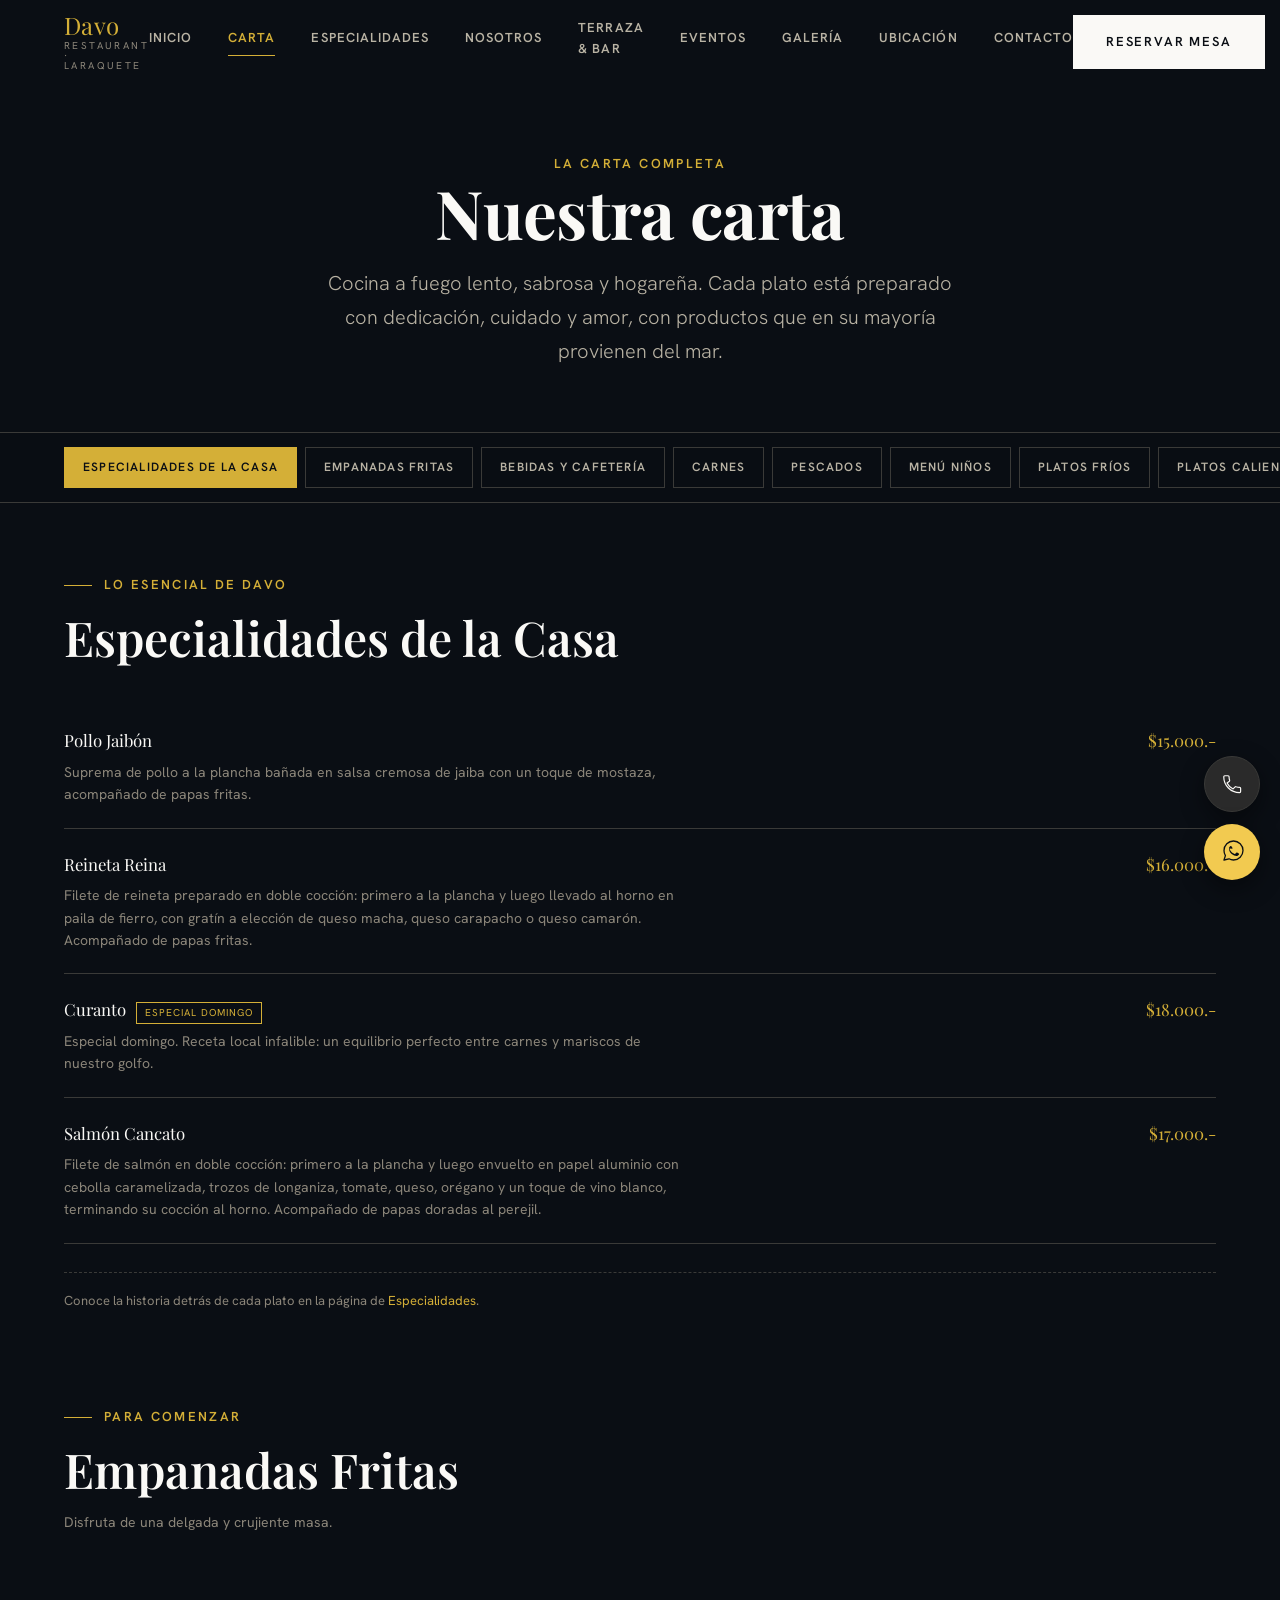
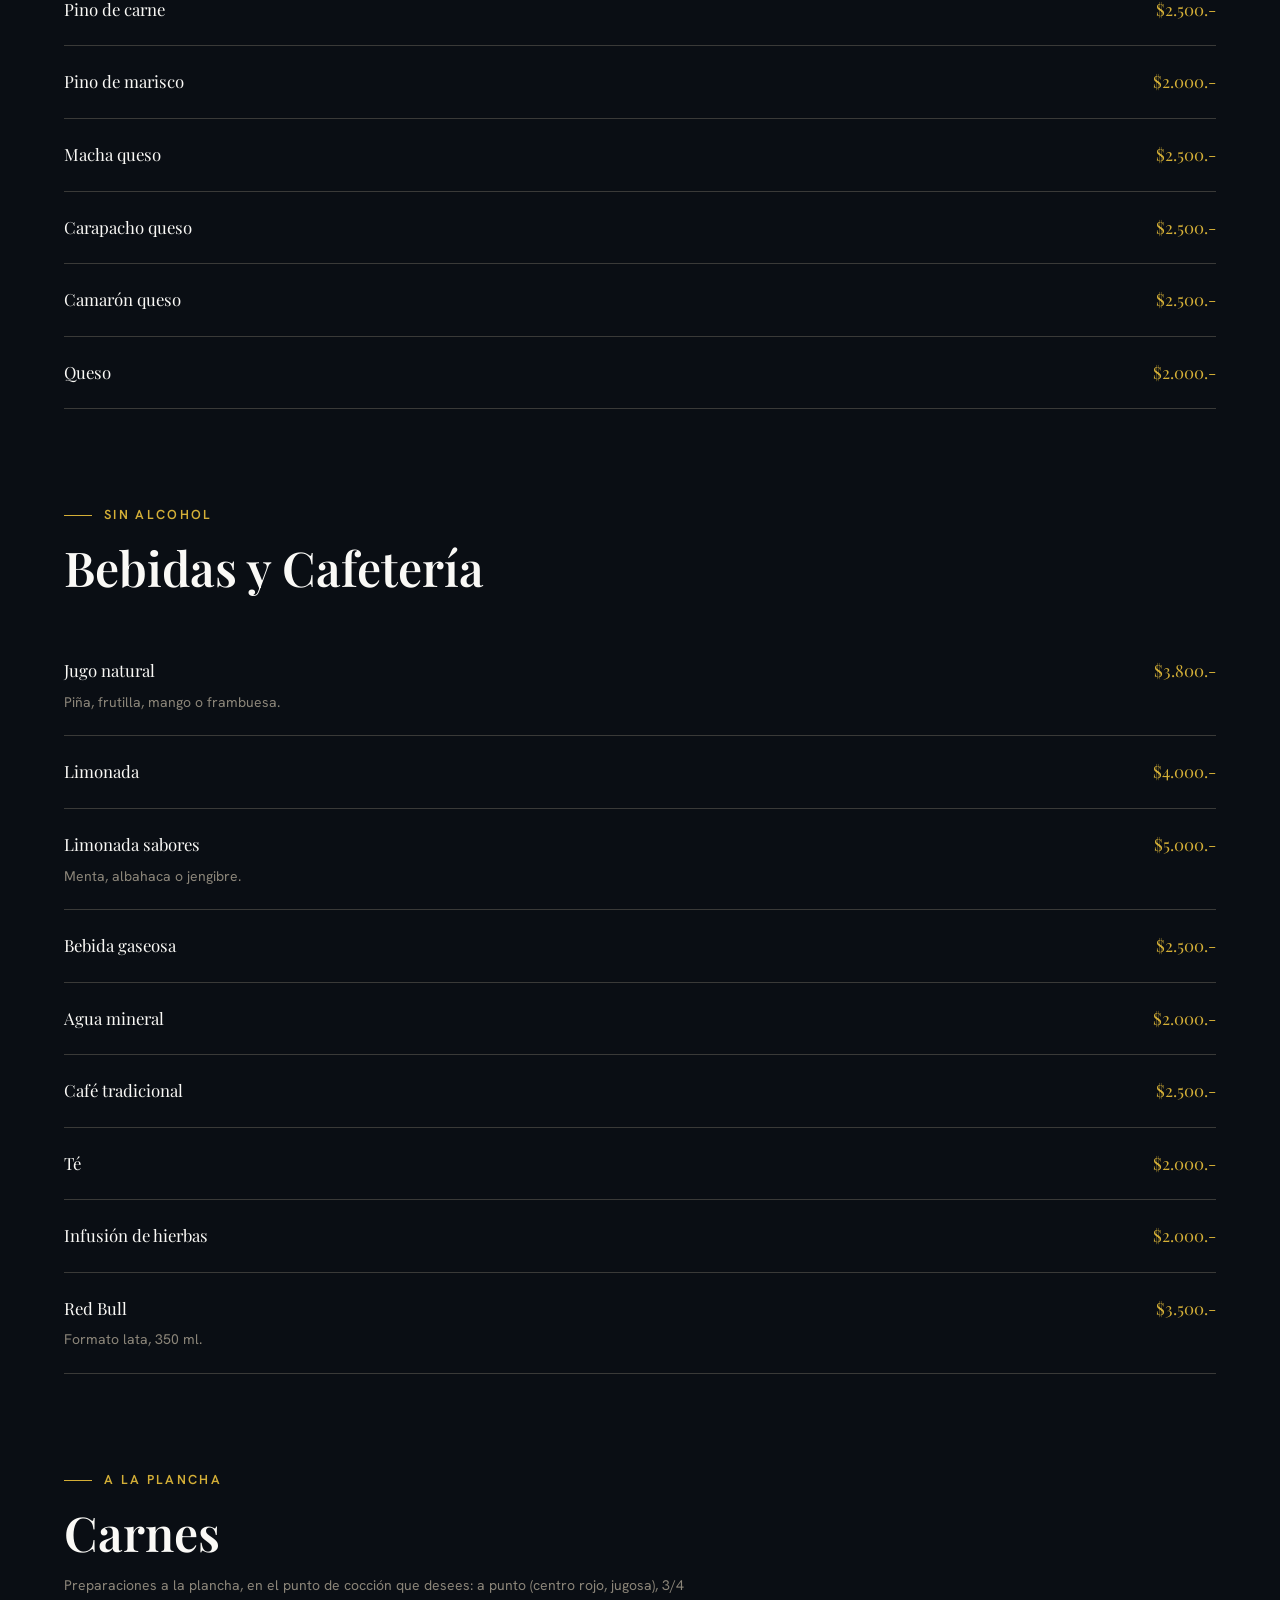
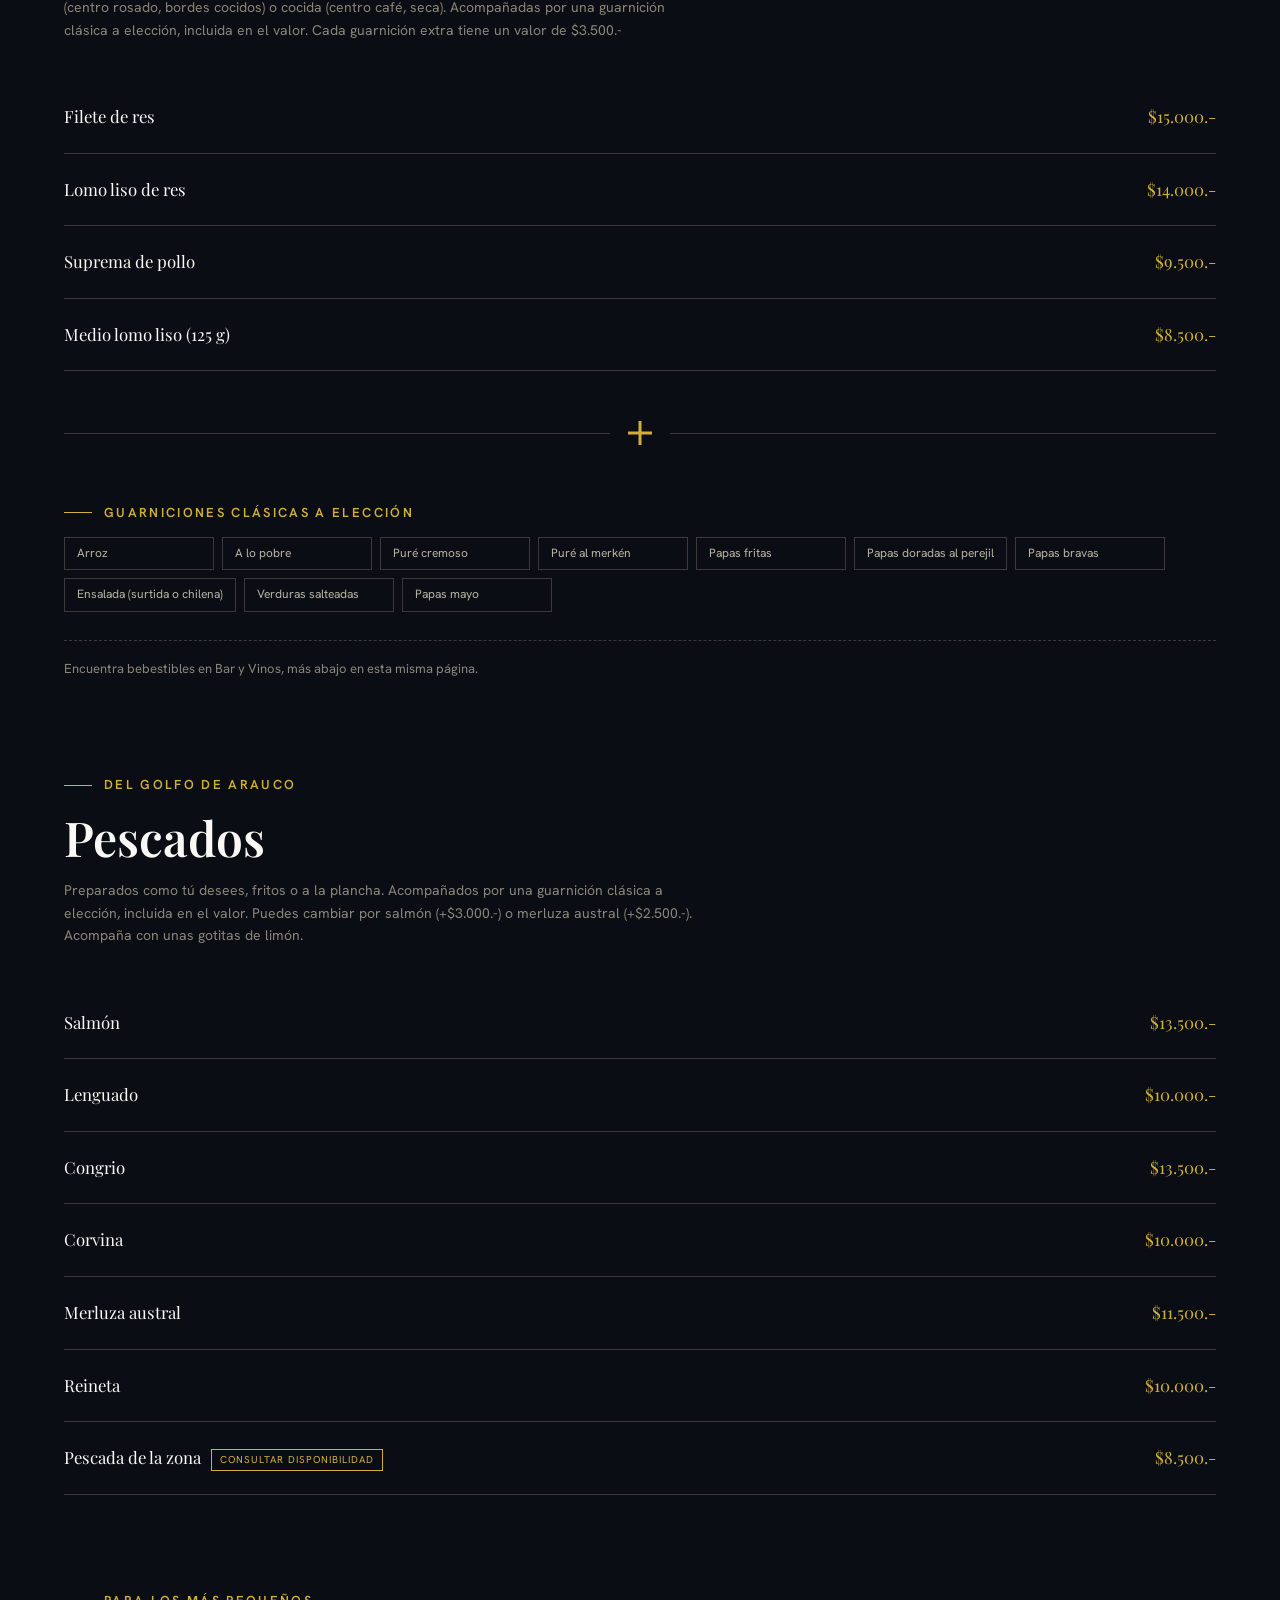
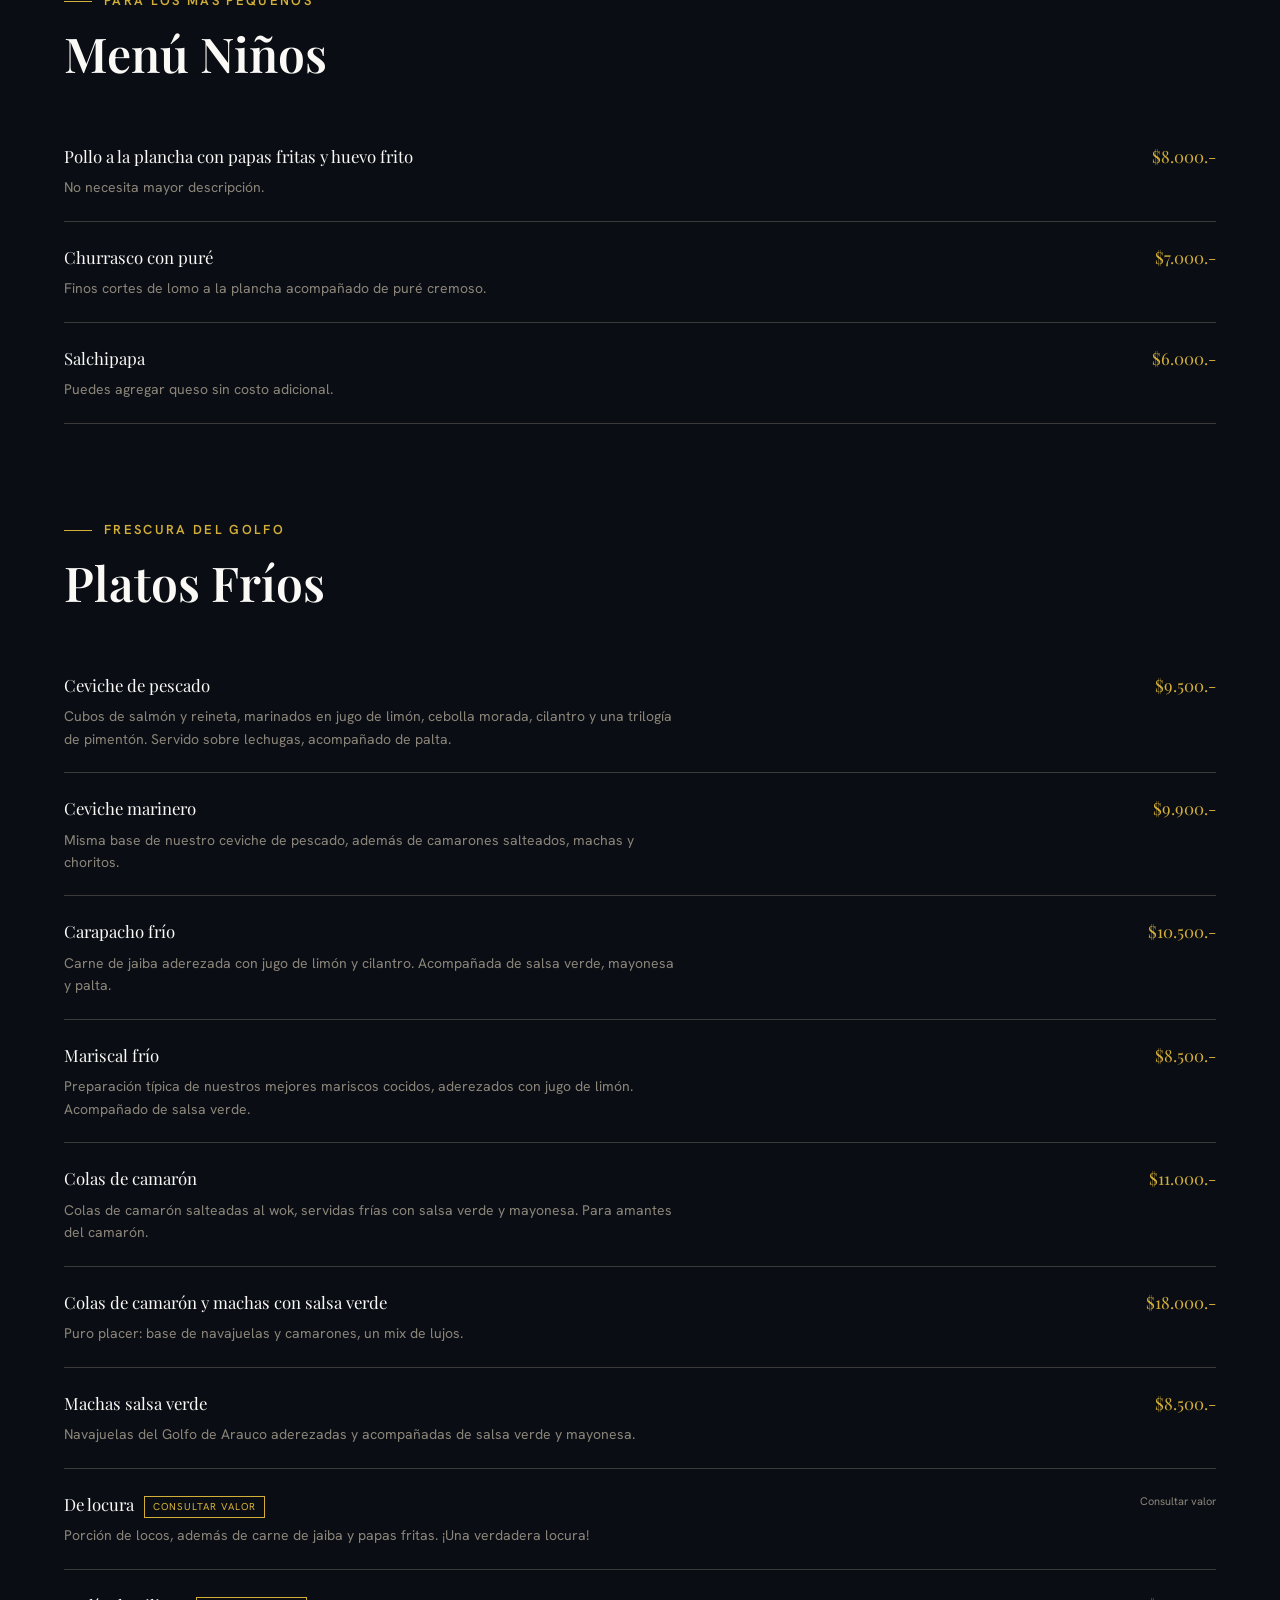
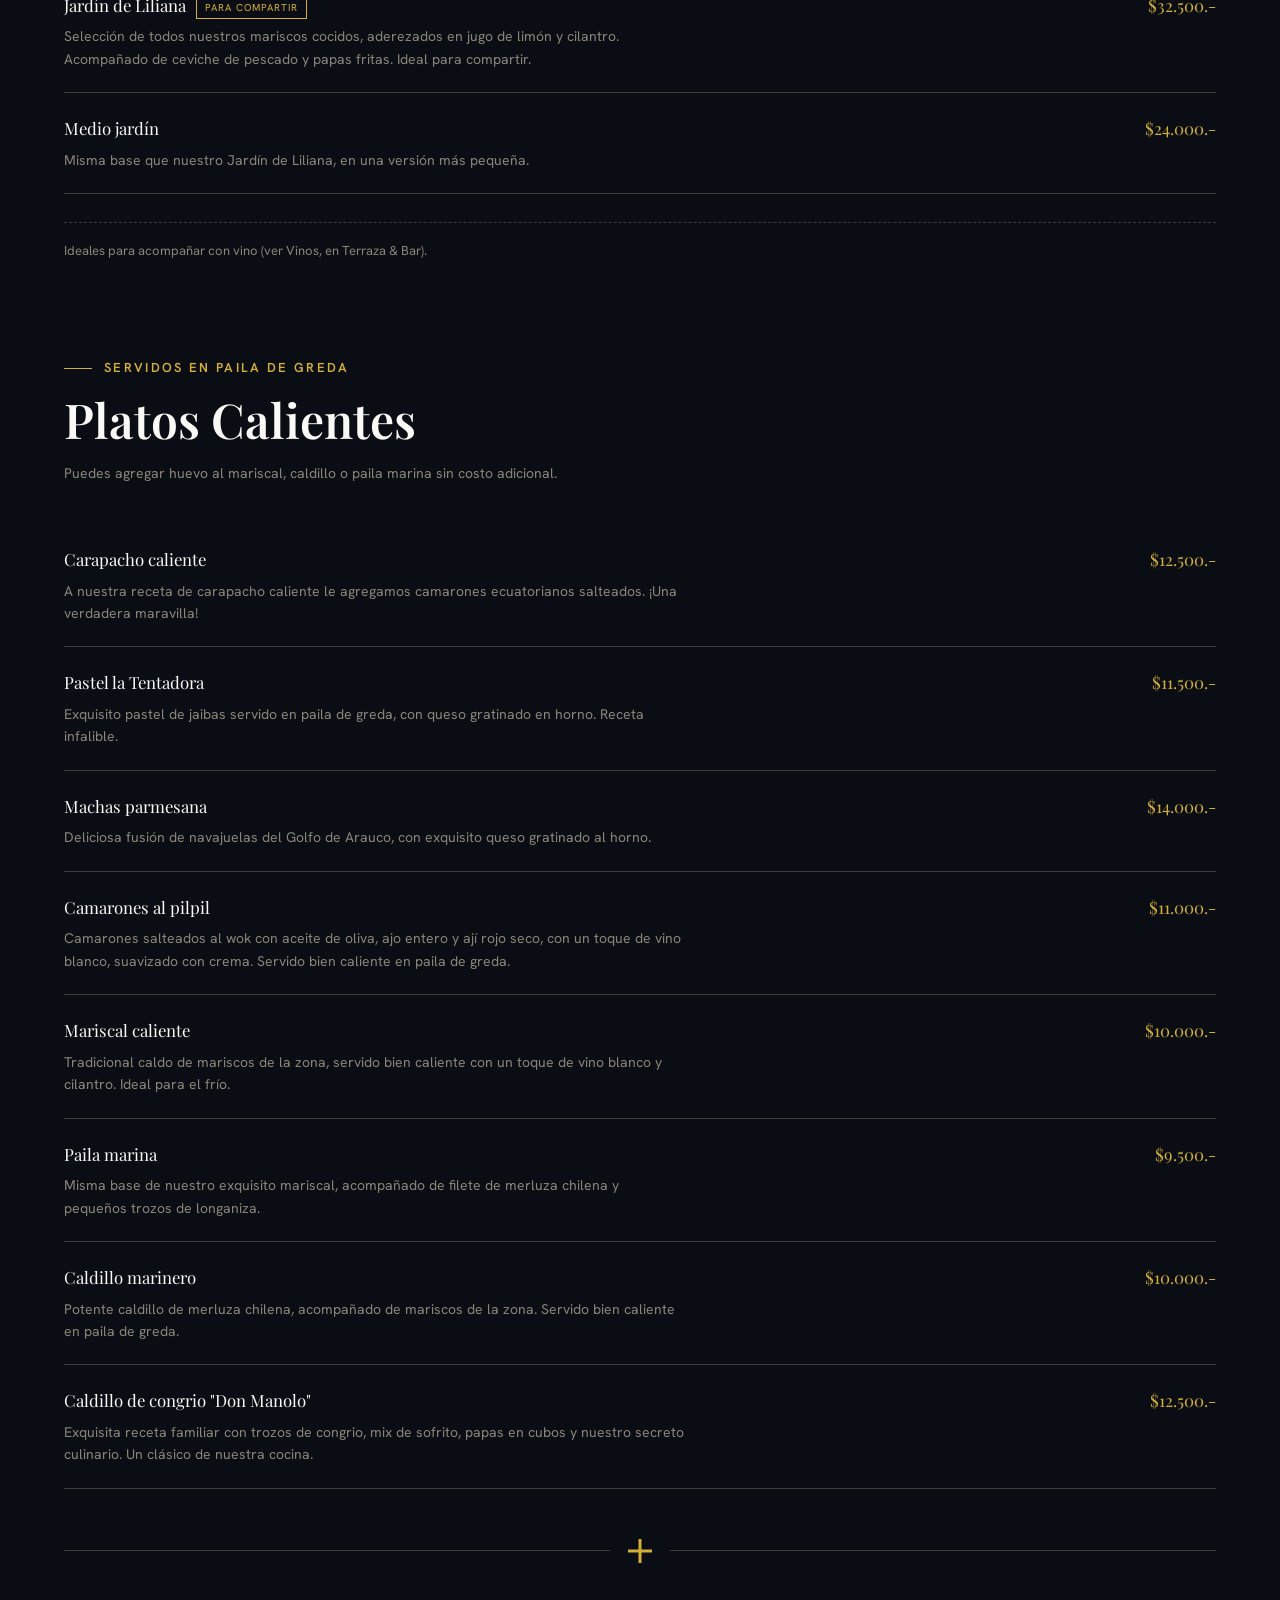
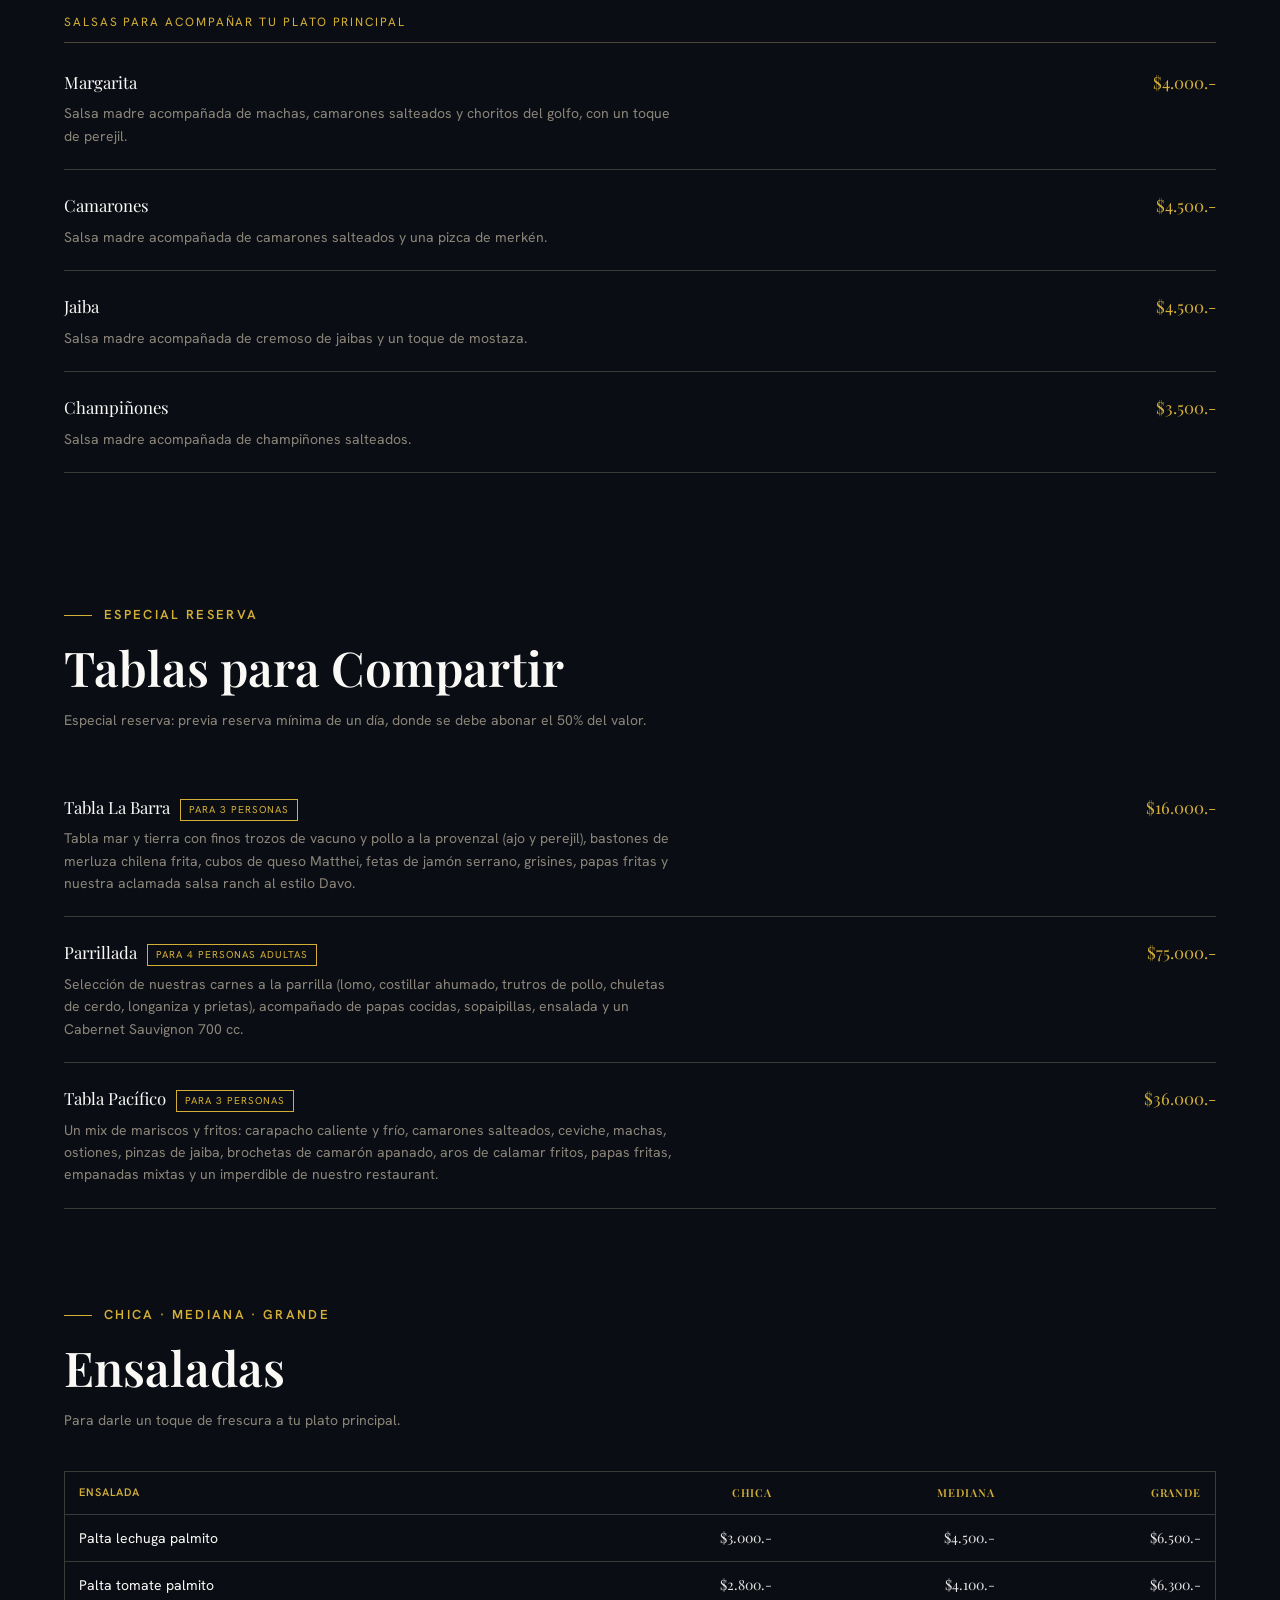
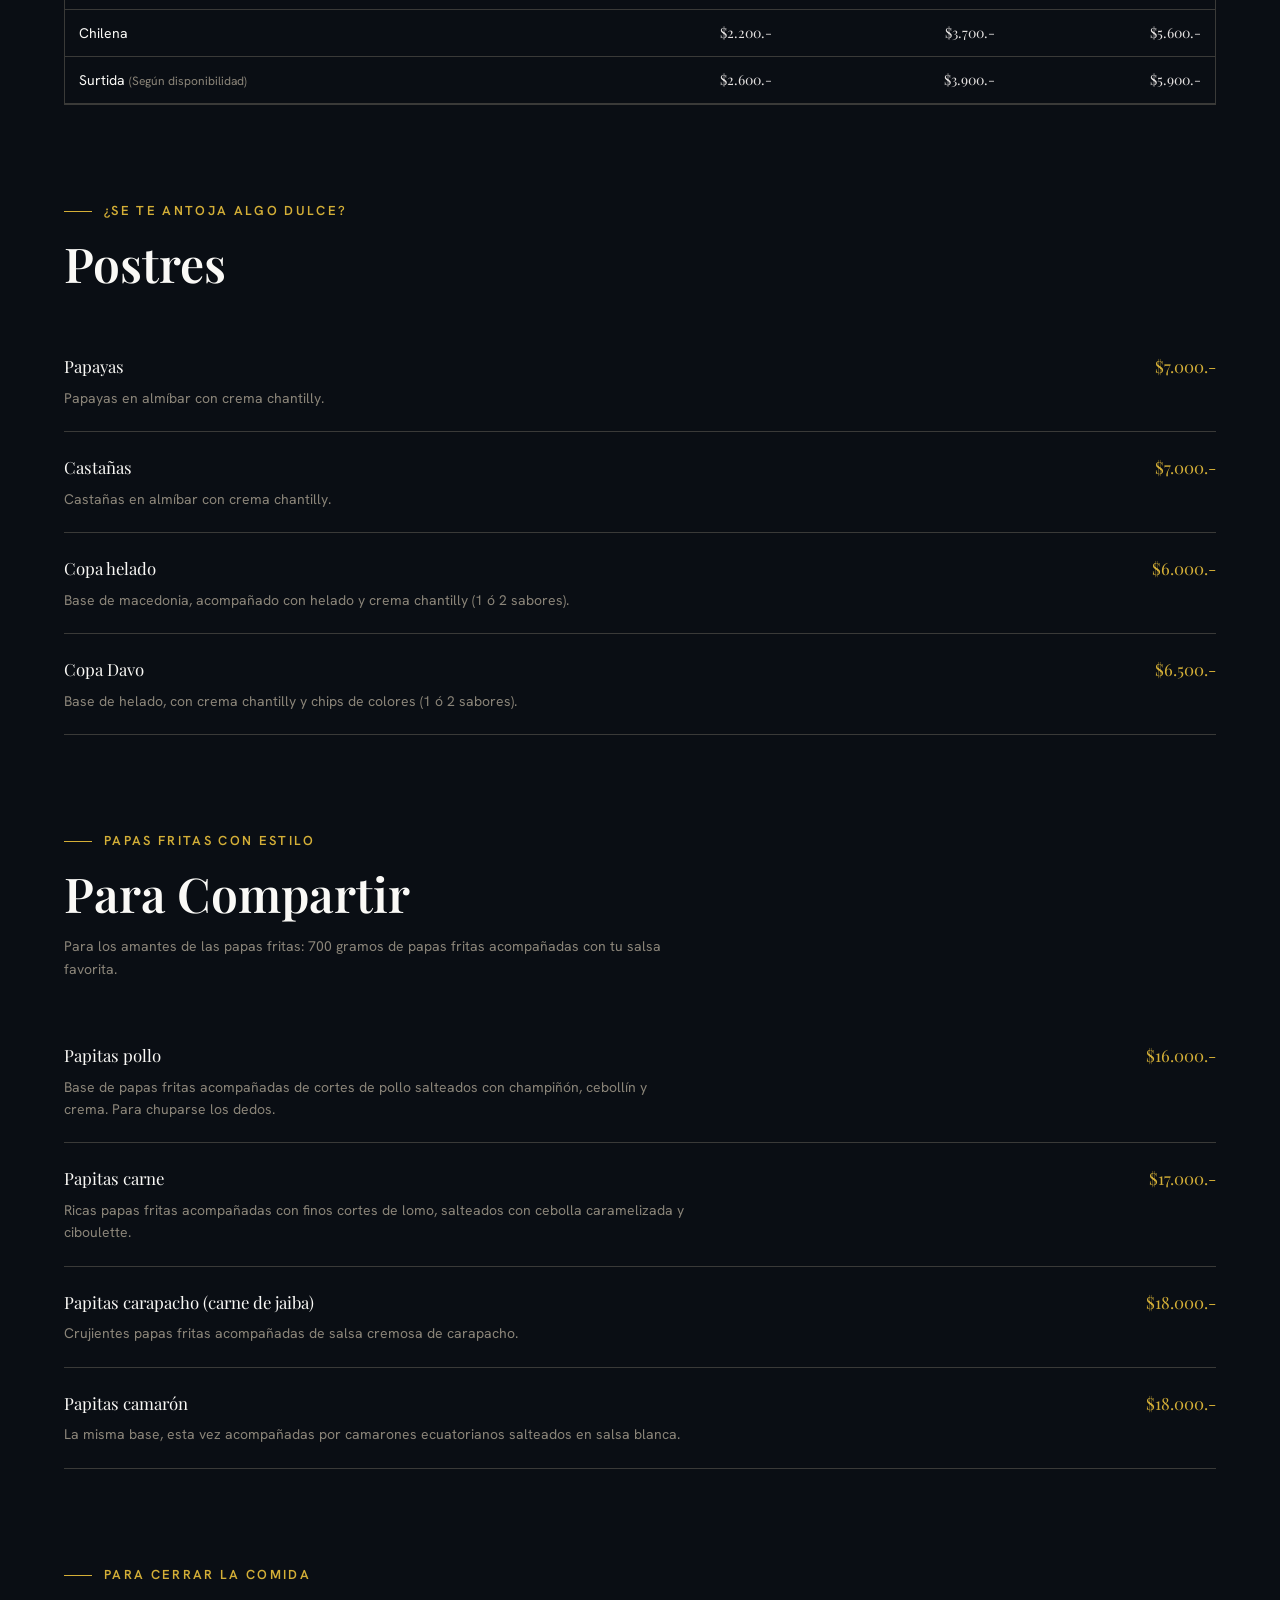
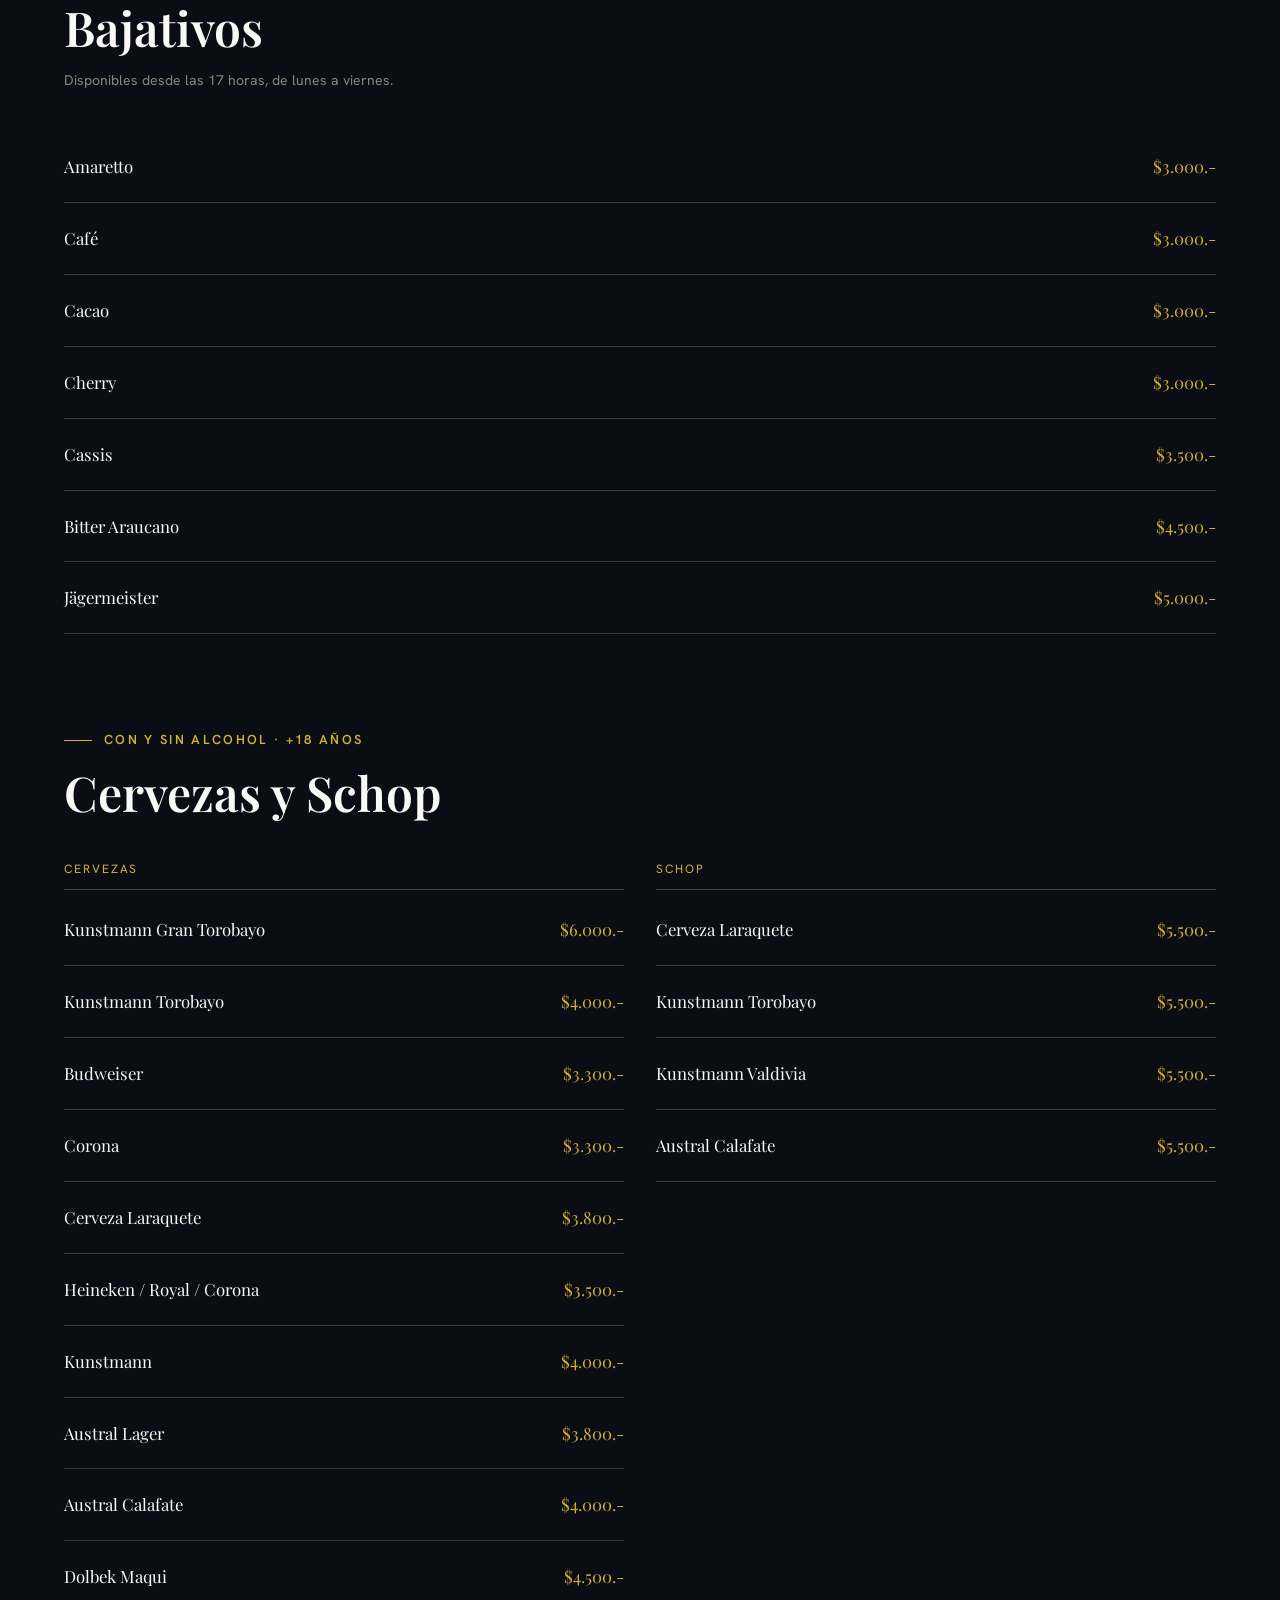
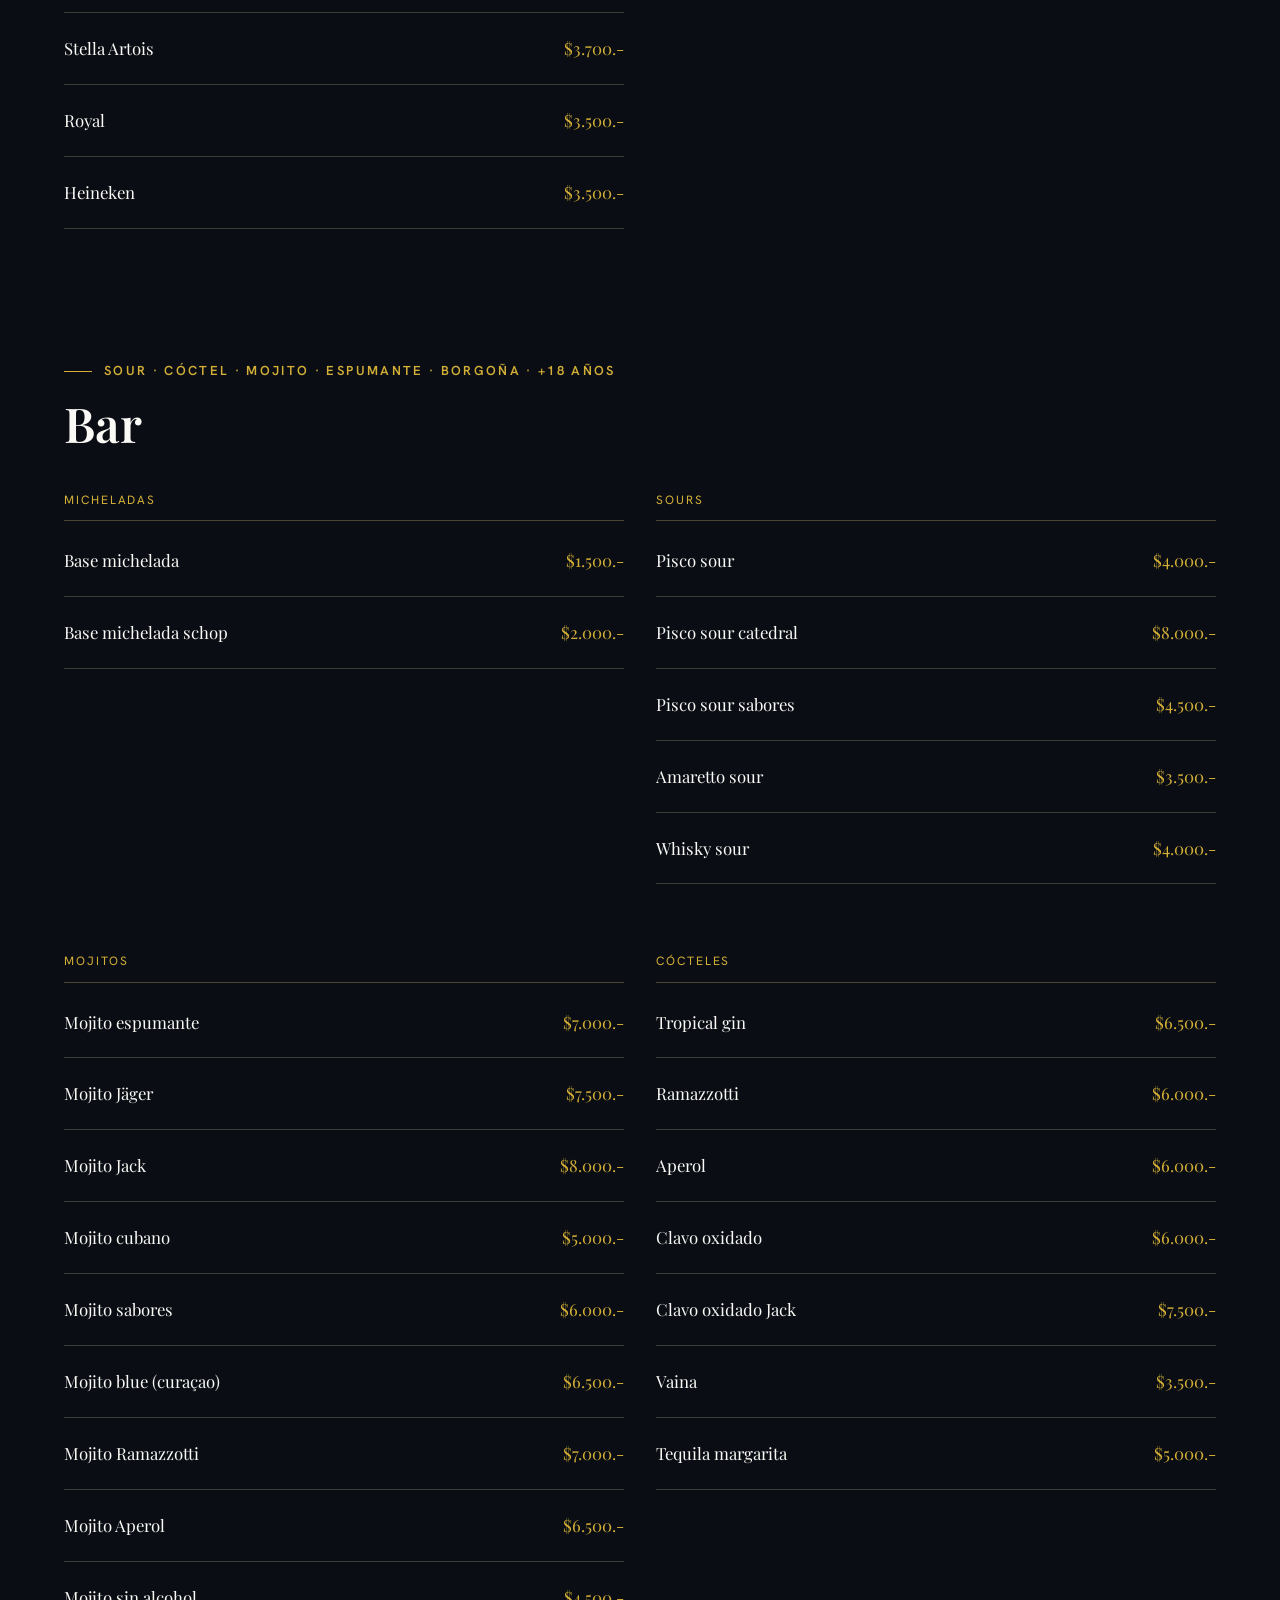
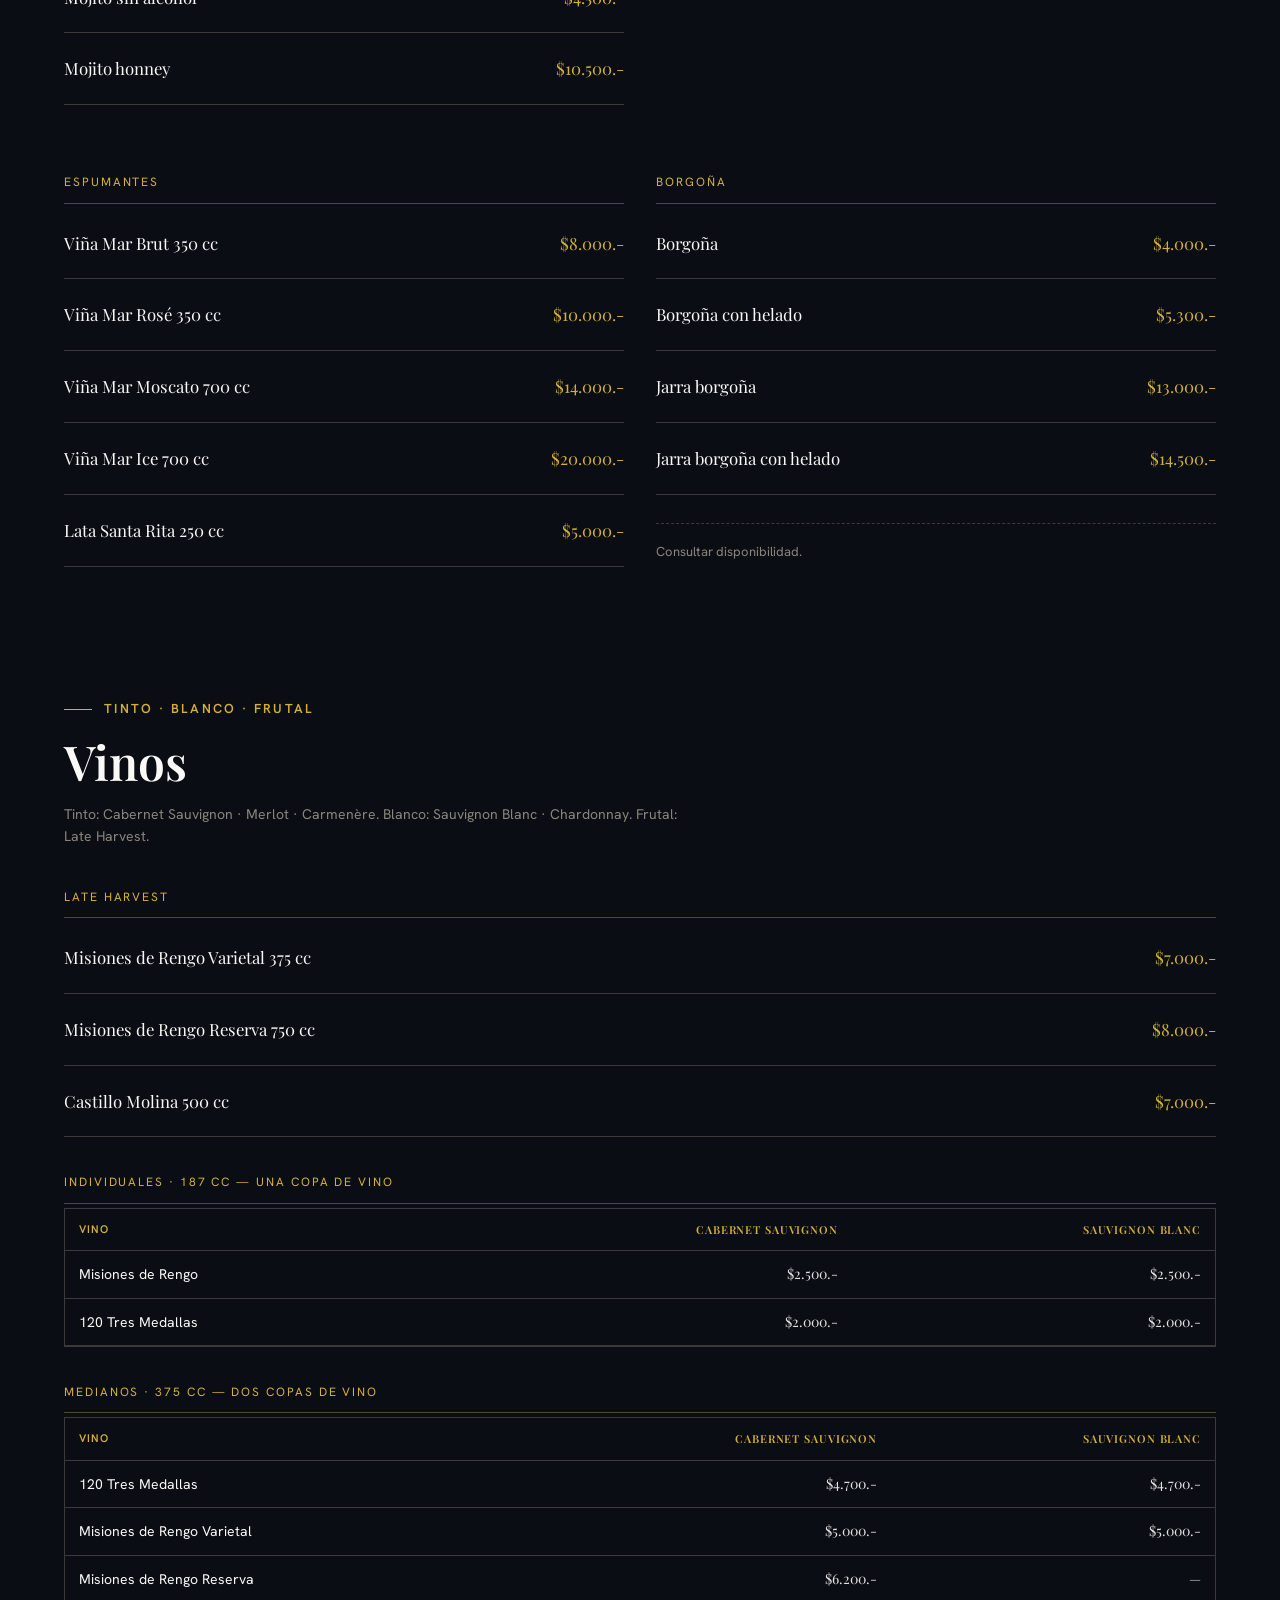
==== carta/index.html @ 9bf5bda5 "Add files via upload" ====
<!DOCTYPE html>
<html lang="es">
<head>
<meta charset="UTF-8">
<meta name="viewport" content="width=device-width, initial-scale=1.0">
<title>Carta Completa | Restaurant Davo — Laraquete</title>
<meta name="description" content="Carta oficial de Restaurant Davo: especialidades, empanadas, carnes, pescados, platos fríos y calientes, ensaladas, postres, bar, cervezas, vinos y destilados en Laraquete.">
<link rel="canonical" href="https://www.restaurantdavo.cl/carta/">
<meta name="theme-color" content="#0A0E14">
<link rel="icon" type="image/svg+xml" href="../favicon.svg">
<link rel="apple-touch-icon" href="../favicon.svg">

<meta property="og:type" content="website">
<meta property="og:site_name" content="Restaurant Davo">
<meta property="og:title" content="Carta Completa | Restaurant Davo — Laraquete">
<meta property="og:description" content="Carta oficial de Restaurant Davo: especialidades, empanadas, carnes, pescados, platos fríos y calientes, ensaladas, postres, bar, cervezas, vinos y destilados en Laraquete.">
<meta property="og:url" content="https://www.restaurantdavo.cl/carta/">
<meta property="og:image" content="https://www.restaurantdavo.cl/assets/img/og-cover.png">
<meta property="og:locale" content="es_CL">

<meta name="twitter:card" content="summary_large_image">
<meta name="twitter:title" content="Carta Completa | Restaurant Davo — Laraquete">
<meta name="twitter:description" content="Carta oficial de Restaurant Davo: especialidades, empanadas, carnes, pescados, platos fríos y calientes, ensaladas, postres, bar, cervezas, vinos y destilados en Laraquete.">
<meta name="twitter:image" content="https://www.restaurantdavo.cl/assets/img/og-cover.png">

<link rel="preconnect" href="https://fonts.googleapis.com">
<link rel="preconnect" href="https://fonts.gstatic.com" crossorigin>
<link href="https://fonts.googleapis.com/css2?family=Playfair+Display:wght@500;600;700&family=Hanken+Grotesk:wght@300;400;500;600;700&display=swap" rel="stylesheet">
<link rel="stylesheet" href="../assets/css/style.css">

</head>
<body>
<a class="skip-link" href="#main">Saltar al contenido</a>
<header class="site-header" id="siteHeader">
<div class="container nav-row">
<a href="../" class="brand">Davo<span>Restaurant · Laraquete</span></a>
<nav class="nav-links" aria-label="Navegación principal">
<a href="../">Inicio</a>
<a href="../carta/" aria-current="page">Carta</a>
<a href="../especialidades/">Especialidades</a>
<a href="../nosotros/">Nosotros</a>
<a href="../terraza/">Terraza & Bar</a>
<a href="../eventos/">Eventos</a>
<a href="../galeria/">Galería</a>
<a href="../ubicacion/">Ubicación</a>
<a href="../contacto/">Contacto</a>
</nav>
<div class="nav-actions">
<a class="btn btn-primary nav-cta" href="https://wa.me/56973603573?text=Hola%20Restaurant%20Davo%2C%20quisiera%20reservar%20una%20mesa" target="_blank" rel="noopener">Reservar mesa</a>
<button class="nav-toggle" aria-label="Abrir menú" aria-expanded="false" aria-controls="mobileMenu">
<svg width="20" height="14" viewBox="0 0 20 14" fill="none" xmlns="http://www.w3.org/2000/svg" aria-hidden="true"><path d="M0 1H20M0 7H20M0 13H20" stroke="currentColor" stroke-width="1.4"/></svg>
</button>
</div>
</div>
</header>
<div class="mobile-menu" id="mobileMenu">
<a href="../">Inicio</a>
<a href="../carta/" aria-current="page">Carta</a>
<a href="../especialidades/">Especialidades</a>
<a href="../nosotros/">Nosotros</a>
<a href="../terraza/">Terraza & Bar</a>
<a href="../eventos/">Eventos</a>
<a href="../galeria/">Galería</a>
<a href="../ubicacion/">Ubicación</a>
<a href="../contacto/">Contacto</a>
<a class="btn btn-primary" href="https://wa.me/56973603573?text=Hola%20Restaurant%20Davo%2C%20quisiera%20reservar%20una%20mesa" target="_blank" rel="noopener">Reservar mesa por WhatsApp</a>
<div class="mobile-menu__foot">
<span>+56 9 7360 3573</span>
<span>Ruta 160, Laraquete, Región del Biobío, Chile</span>
<span>Lunes a domingo, desde el mediodía</span>
</div>
</div>
<main id="main">
<div class="page-hero section-line-bottom">
<div class="container">
<span class="eyebrow center">La carta completa</span>
<h1>Nuestra carta</h1>
<p class="lede" style="max-width:640px;margin:18px auto 0;">Cocina a fuego lento, sabrosa y hogareña. Cada plato está preparado con dedicación, cuidado y amor, con productos que en su mayoría provienen del mar.</p>
</div>
</div>
<nav class="menu-nav" aria-label="Categorías de la carta"><div class="menu-nav__row"><a href="#especialidades">Especialidades de la Casa</a><a href="#empanadas">Empanadas Fritas</a><a href="#bebidas">Bebidas y Cafetería</a><a href="#carnes">Carnes</a><a href="#pescados">Pescados</a><a href="#menu-ninos">Menú Niños</a><a href="#platos-frios">Platos Fríos</a><a href="#platos-calientes">Platos Calientes y Salsas</a><a href="#tablas">Tablas para Compartir</a><a href="#ensaladas">Ensaladas</a><a href="#postres">Postres</a><a href="#para-compartir">Para Compartir</a><a href="#bajativos">Bajativos</a><a href="#cervezas">Cervezas y Schop</a><a href="#bar">Bar y Cócteles</a><a href="#vinos">Vinos</a><a href="#destilados">Destilados</a></div></nav>
<div id="especialidades" class="menu-category">
<div class="container">
<div class="menu-category__head reveal">
<span class="eyebrow">Lo esencial de Davo</span>
<h2>Especialidades de la Casa</h2>

</div>
<ul class="menu-list">
<li class="menu-item">
<div><span class="menu-item__name">Pollo Jaibón</span><p class="menu-item__desc">Suprema de pollo a la plancha bañada en salsa cremosa de jaiba con un toque de mostaza, acompañado de papas fritas.</p></div>
<div class="menu-item__price">$15.000.-</div>
</li>
<li class="menu-item">
<div><span class="menu-item__name">Reineta Reina</span><p class="menu-item__desc">Filete de reineta preparado en doble cocción: primero a la plancha y luego llevado al horno en paila de fierro, con gratín a elección de queso macha, queso carapacho o queso camarón. Acompañado de papas fritas.</p></div>
<div class="menu-item__price">$16.000.-</div>
</li>
<li class="menu-item">
<div><span class="menu-item__name">Curanto</span><span class="menu-item__tag">Especial domingo</span><p class="menu-item__desc">Especial domingo. Receta local infalible: un equilibrio perfecto entre carnes y mariscos de nuestro golfo.</p></div>
<div class="menu-item__price">$18.000.-</div>
</li>
<li class="menu-item">
<div><span class="menu-item__name">Salmón Cancato</span><p class="menu-item__desc">Filete de salmón en doble cocción: primero a la plancha y luego envuelto en papel aluminio con cebolla caramelizada, trozos de longaniza, tomate, queso, orégano y un toque de vino blanco, terminando su cocción al horno. Acompañado de papas doradas al perejil.</p></div>
<div class="menu-item__price">$17.000.-</div>
</li>
</ul>
<p class="availability-note">Conoce la historia detrás de cada plato en la página de <a href="../especialidades/" style="color:var(--gold);">Especialidades</a>.</p>
</div>
</div><div id="empanadas" class="menu-category">
<div class="container">
<div class="menu-category__head reveal">
<span class="eyebrow">Para comenzar</span>
<h2>Empanadas Fritas</h2>
<p class="menu-category__note">Disfruta de una delgada y crujiente masa.</p>
</div>
<ul class="menu-list">
<li class="menu-item">
<div><span class="menu-item__name">Pino de carne</span></div>
<div class="menu-item__price">$2.500.-</div>
</li>
<li class="menu-item">
<div><span class="menu-item__name">Pino de marisco</span></div>
<div class="menu-item__price">$2.000.-</div>
</li>
<li class="menu-item">
<div><span class="menu-item__name">Macha queso</span></div>
<div class="menu-item__price">$2.500.-</div>
</li>
<li class="menu-item">
<div><span class="menu-item__name">Carapacho queso</span></div>
<div class="menu-item__price">$2.500.-</div>
</li>
<li class="menu-item">
<div><span class="menu-item__name">Camarón queso</span></div>
<div class="menu-item__price">$2.500.-</div>
</li>
<li class="menu-item">
<div><span class="menu-item__name">Queso</span></div>
<div class="menu-item__price">$2.000.-</div>
</li>
</ul>
</div>
</div><div id="bebidas" class="menu-category">
<div class="container">
<div class="menu-category__head reveal">
<span class="eyebrow">Sin alcohol</span>
<h2>Bebidas y Cafetería</h2>

</div>
<ul class="menu-list">
<li class="menu-item">
<div><span class="menu-item__name">Jugo natural</span><p class="menu-item__desc">Piña, frutilla, mango o frambuesa.</p></div>
<div class="menu-item__price">$3.800.-</div>
</li>
<li class="menu-item">
<div><span class="menu-item__name">Limonada</span></div>
<div class="menu-item__price">$4.000.-</div>
</li>
<li class="menu-item">
<div><span class="menu-item__name">Limonada sabores</span><p class="menu-item__desc">Menta, albahaca o jengibre.</p></div>
<div class="menu-item__price">$5.000.-</div>
</li>
<li class="menu-item">
<div><span class="menu-item__name">Bebida gaseosa</span></div>
<div class="menu-item__price">$2.500.-</div>
</li>
<li class="menu-item">
<div><span class="menu-item__name">Agua mineral</span></div>
<div class="menu-item__price">$2.000.-</div>
</li>
<li class="menu-item">
<div><span class="menu-item__name">Café tradicional</span></div>
<div class="menu-item__price">$2.500.-</div>
</li>
<li class="menu-item">
<div><span class="menu-item__name">Té</span></div>
<div class="menu-item__price">$2.000.-</div>
</li>
<li class="menu-item">
<div><span class="menu-item__name">Infusión de hierbas</span></div>
<div class="menu-item__price">$2.000.-</div>
</li>
<li class="menu-item">
<div><span class="menu-item__name">Red Bull</span><p class="menu-item__desc">Formato lata, 350 ml.</p></div>
<div class="menu-item__price">$3.500.-</div>
</li>
</ul>
</div>
</div><div id="carnes" class="menu-category">
<div class="container">
<div class="menu-category__head reveal">
<span class="eyebrow">A la plancha</span>
<h2>Carnes</h2>
<p class="menu-category__note">Preparaciones a la plancha, en el punto de cocción que desees: a punto (centro rojo, jugosa), 3/4 (centro rosado, bordes cocidos) o cocida (centro café, seca). Acompañadas por una guarnición clásica a elección, incluida en el valor. Cada guarnición extra tiene un valor de $3.500.-</p>
</div>
<ul class="menu-list">
<li class="menu-item">
<div><span class="menu-item__name">Filete de res</span></div>
<div class="menu-item__price">$15.000.-</div>
</li>
<li class="menu-item">
<div><span class="menu-item__name">Lomo liso de res</span></div>
<div class="menu-item__price">$14.000.-</div>
</li>
<li class="menu-item">
<div><span class="menu-item__name">Suprema de pollo</span></div>
<div class="menu-item__price">$9.500.-</div>
</li>
<li class="menu-item">
<div><span class="menu-item__name">Medio lomo liso (125 g)</span></div>
<div class="menu-item__price">$8.500.-</div>
</li>
</ul>
<div class="divider"><span class="divider__mark"><svg class="" width="28" height="28" viewBox="0 0 28 28" fill="none" xmlns="http://www.w3.org/2000/svg" aria-hidden="true">
<rect x="12.5" y="2" width="3" height="24" fill="#D4AF37"/>
<rect x="2" y="12.5" width="24" height="3" fill="#D4AF37"/>
</svg></span></div>
<p class="eyebrow" style="margin-bottom:14px;">Guarniciones clásicas a elección</p>
<div class="size-row"><span class="size-chip">Arroz</span><span class="size-chip">A lo pobre</span><span class="size-chip">Puré cremoso</span><span class="size-chip">Puré al merkén</span><span class="size-chip">Papas fritas</span><span class="size-chip">Papas doradas al perejil</span><span class="size-chip">Papas bravas</span><span class="size-chip">Ensalada (surtida o chilena)</span><span class="size-chip">Verduras salteadas</span><span class="size-chip">Papas mayo</span></div>
<p class="availability-note">Encuentra bebestibles en Bar y Vinos, más abajo en esta misma página.</p>
</div>
</div><div id="pescados" class="menu-category">
<div class="container">
<div class="menu-category__head reveal">
<span class="eyebrow">Del golfo de Arauco</span>
<h2>Pescados</h2>
<p class="menu-category__note">Preparados como tú desees, fritos o a la plancha. Acompañados por una guarnición clásica a elección, incluida en el valor. Puedes cambiar por salmón (+$3.000.-) o merluza austral (+$2.500.-). Acompaña con unas gotitas de limón.</p>
</div>
<ul class="menu-list">
<li class="menu-item">
<div><span class="menu-item__name">Salmón</span></div>
<div class="menu-item__price">$13.500.-</div>
</li>
<li class="menu-item">
<div><span class="menu-item__name">Lenguado</span></div>
<div class="menu-item__price">$10.000.-</div>
</li>
<li class="menu-item">
<div><span class="menu-item__name">Congrio</span></div>
<div class="menu-item__price">$13.500.-</div>
</li>
<li class="menu-item">
<div><span class="menu-item__name">Corvina</span></div>
<div class="menu-item__price">$10.000.-</div>
</li>
<li class="menu-item">
<div><span class="menu-item__name">Merluza austral</span></div>
<div class="menu-item__price">$11.500.-</div>
</li>
<li class="menu-item">
<div><span class="menu-item__name">Reineta</span></div>
<div class="menu-item__price">$10.000.-</div>
</li>
<li class="menu-item">
<div><span class="menu-item__name">Pescada de la zona</span><span class="menu-item__tag">Consultar disponibilidad</span></div>
<div class="menu-item__price">$8.500.-</div>
</li>
</ul>
</div>
</div><div id="menu-ninos" class="menu-category">
<div class="container">
<div class="menu-category__head reveal">
<span class="eyebrow">Para los más pequeños</span>
<h2>Menú Niños</h2>

</div>
<ul class="menu-list">
<li class="menu-item">
<div><span class="menu-item__name">Pollo a la plancha con papas fritas y huevo frito</span><p class="menu-item__desc">No necesita mayor descripción.</p></div>
<div class="menu-item__price">$8.000.-</div>
</li>
<li class="menu-item">
<div><span class="menu-item__name">Churrasco con puré</span><p class="menu-item__desc">Finos cortes de lomo a la plancha acompañado de puré cremoso.</p></div>
<div class="menu-item__price">$7.000.-</div>
</li>
<li class="menu-item">
<div><span class="menu-item__name">Salchipapa</span><p class="menu-item__desc">Puedes agregar queso sin costo adicional.</p></div>
<div class="menu-item__price">$6.000.-</div>
</li>
</ul>
</div>
</div><div id="platos-frios" class="menu-category">
<div class="container">
<div class="menu-category__head reveal">
<span class="eyebrow">Frescura del golfo</span>
<h2>Platos Fríos</h2>

</div>
<ul class="menu-list">
<li class="menu-item">
<div><span class="menu-item__name">Ceviche de pescado</span><p class="menu-item__desc">Cubos de salmón y reineta, marinados en jugo de limón, cebolla morada, cilantro y una trilogía de pimentón. Servido sobre lechugas, acompañado de palta.</p></div>
<div class="menu-item__price">$9.500.-</div>
</li>
<li class="menu-item">
<div><span class="menu-item__name">Ceviche marinero</span><p class="menu-item__desc">Misma base de nuestro ceviche de pescado, además de camarones salteados, machas y choritos.</p></div>
<div class="menu-item__price">$9.900.-</div>
</li>
<li class="menu-item">
<div><span class="menu-item__name">Carapacho frío</span><p class="menu-item__desc">Carne de jaiba aderezada con jugo de limón y cilantro. Acompañada de salsa verde, mayonesa y palta.</p></div>
<div class="menu-item__price">$10.500.-</div>
</li>
<li class="menu-item">
<div><span class="menu-item__name">Mariscal frío</span><p class="menu-item__desc">Preparación típica de nuestros mejores mariscos cocidos, aderezados con jugo de limón. Acompañado de salsa verde.</p></div>
<div class="menu-item__price">$8.500.-</div>
</li>
<li class="menu-item">
<div><span class="menu-item__name">Colas de camarón</span><p class="menu-item__desc">Colas de camarón salteadas al wok, servidas frías con salsa verde y mayonesa. Para amantes del camarón.</p></div>
<div class="menu-item__price">$11.000.-</div>
</li>
<li class="menu-item">
<div><span class="menu-item__name">Colas de camarón y machas con salsa verde</span><p class="menu-item__desc">Puro placer: base de navajuelas y camarones, un mix de lujos.</p></div>
<div class="menu-item__price">$18.000.-</div>
</li>
<li class="menu-item">
<div><span class="menu-item__name">Machas salsa verde</span><p class="menu-item__desc">Navajuelas del Golfo de Arauco aderezadas y acompañadas de salsa verde y mayonesa.</p></div>
<div class="menu-item__price">$8.500.-</div>
</li>
<li class="menu-item">
<div><span class="menu-item__name">De locura</span><span class="menu-item__tag">Consultar valor</span><p class="menu-item__desc">Porción de locos, además de carne de jaiba y papas fritas. ¡Una verdadera locura!</p></div>
<div class="menu-item__price"><small>Consultar valor</small></div>
</li>
<li class="menu-item">
<div><span class="menu-item__name">Jardín de Liliana</span><span class="menu-item__tag">Para compartir</span><p class="menu-item__desc">Selección de todos nuestros mariscos cocidos, aderezados en jugo de limón y cilantro. Acompañado de ceviche de pescado y papas fritas. Ideal para compartir.</p></div>
<div class="menu-item__price">$32.500.-</div>
</li>
<li class="menu-item">
<div><span class="menu-item__name">Medio jardín</span><p class="menu-item__desc">Misma base que nuestro Jardín de Liliana, en una versión más pequeña.</p></div>
<div class="menu-item__price">$24.000.-</div>
</li>
</ul>
<p class="availability-note">Ideales para acompañar con vino (ver Vinos, en Terraza &amp; Bar).</p>
</div>
</div><div id="platos-calientes" class="menu-category">
<div class="container">
<div class="menu-category__head reveal">
<span class="eyebrow">Servidos en paila de greda</span>
<h2>Platos Calientes</h2>
<p class="menu-category__note">Puedes agregar huevo al mariscal, caldillo o paila marina sin costo adicional.</p>
</div>
<ul class="menu-list">
<li class="menu-item">
<div><span class="menu-item__name">Carapacho caliente</span><p class="menu-item__desc">A nuestra receta de carapacho caliente le agregamos camarones ecuatorianos salteados. ¡Una verdadera maravilla!</p></div>
<div class="menu-item__price">$12.500.-</div>
</li>
<li class="menu-item">
<div><span class="menu-item__name">Pastel la Tentadora</span><p class="menu-item__desc">Exquisito pastel de jaibas servido en paila de greda, con queso gratinado en horno. Receta infalible.</p></div>
<div class="menu-item__price">$11.500.-</div>
</li>
<li class="menu-item">
<div><span class="menu-item__name">Machas parmesana</span><p class="menu-item__desc">Deliciosa fusión de navajuelas del Golfo de Arauco, con exquisito queso gratinado al horno.</p></div>
<div class="menu-item__price">$14.000.-</div>
</li>
<li class="menu-item">
<div><span class="menu-item__name">Camarones al pilpil</span><p class="menu-item__desc">Camarones salteados al wok con aceite de oliva, ajo entero y ají rojo seco, con un toque de vino blanco, suavizado con crema. Servido bien caliente en paila de greda.</p></div>
<div class="menu-item__price">$11.000.-</div>
</li>
<li class="menu-item">
<div><span class="menu-item__name">Mariscal caliente</span><p class="menu-item__desc">Tradicional caldo de mariscos de la zona, servido bien caliente con un toque de vino blanco y cilantro. Ideal para el frío.</p></div>
<div class="menu-item__price">$10.000.-</div>
</li>
<li class="menu-item">
<div><span class="menu-item__name">Paila marina</span><p class="menu-item__desc">Misma base de nuestro exquisito mariscal, acompañado de filete de merluza chilena y pequeños trozos de longaniza.</p></div>
<div class="menu-item__price">$9.500.-</div>
</li>
<li class="menu-item">
<div><span class="menu-item__name">Caldillo marinero</span><p class="menu-item__desc">Potente caldillo de merluza chilena, acompañado de mariscos de la zona. Servido bien caliente en paila de greda.</p></div>
<div class="menu-item__price">$10.000.-</div>
</li>
<li class="menu-item">
<div><span class="menu-item__name">Caldillo de congrio "Don Manolo"</span><p class="menu-item__desc">Exquisita receta familiar con trozos de congrio, mix de sofrito, papas en cubos y nuestro secreto culinario. Un clásico de nuestra cocina.</p></div>
<div class="menu-item__price">$12.500.-</div>
</li>
</ul>
<div class="divider"><span class="divider__mark"><svg class="" width="28" height="28" viewBox="0 0 28 28" fill="none" xmlns="http://www.w3.org/2000/svg" aria-hidden="true">
<rect x="12.5" y="2" width="3" height="24" fill="#D4AF37"/>
<rect x="2" y="12.5" width="24" height="3" fill="#D4AF37"/>
</svg></span></div>
<div class="menu-subgroup">
<p class="menu-subgroup__title">Salsas para acompañar tu plato principal</p>
<ul class="menu-list">
<li class="menu-item">
<div><span class="menu-item__name">Margarita</span><p class="menu-item__desc">Salsa madre acompañada de machas, camarones salteados y choritos del golfo, con un toque de perejil.</p></div>
<div class="menu-item__price">$4.000.-</div>
</li>
<li class="menu-item">
<div><span class="menu-item__name">Camarones</span><p class="menu-item__desc">Salsa madre acompañada de camarones salteados y una pizca de merkén.</p></div>
<div class="menu-item__price">$4.500.-</div>
</li>
<li class="menu-item">
<div><span class="menu-item__name">Jaiba</span><p class="menu-item__desc">Salsa madre acompañada de cremoso de jaibas y un toque de mostaza.</p></div>
<div class="menu-item__price">$4.500.-</div>
</li>
<li class="menu-item">
<div><span class="menu-item__name">Champiñones</span><p class="menu-item__desc">Salsa madre acompañada de champiñones salteados.</p></div>
<div class="menu-item__price">$3.500.-</div>
</li>
</ul>
</div>
</div>
</div><div id="tablas" class="menu-category">
<div class="container">
<div class="menu-category__head reveal">
<span class="eyebrow">Especial reserva</span>
<h2>Tablas para Compartir</h2>
<p class="menu-category__note">Especial reserva: previa reserva mínima de un día, donde se debe abonar el 50% del valor.</p>
</div>
<ul class="menu-list">
<li class="menu-item">
<div><span class="menu-item__name">Tabla La Barra</span><span class="menu-item__tag">Para 3 personas</span><p class="menu-item__desc">Tabla mar y tierra con finos trozos de vacuno y pollo a la provenzal (ajo y perejil), bastones de merluza chilena frita, cubos de queso Matthei, fetas de jamón serrano, grisines, papas fritas y nuestra aclamada salsa ranch al estilo Davo.</p></div>
<div class="menu-item__price">$16.000.-</div>
</li>
<li class="menu-item">
<div><span class="menu-item__name">Parrillada</span><span class="menu-item__tag">Para 4 personas adultas</span><p class="menu-item__desc">Selección de nuestras carnes a la parrilla (lomo, costillar ahumado, trutros de pollo, chuletas de cerdo, longaniza y prietas), acompañado de papas cocidas, sopaipillas, ensalada y un Cabernet Sauvignon 700 cc.</p></div>
<div class="menu-item__price">$75.000.-</div>
</li>
<li class="menu-item">
<div><span class="menu-item__name">Tabla Pacífico</span><span class="menu-item__tag">Para 3 personas</span><p class="menu-item__desc">Un mix de mariscos y fritos: carapacho caliente y frío, camarones salteados, ceviche, machas, ostiones, pinzas de jaiba, brochetas de camarón apanado, aros de calamar fritos, papas fritas, empanadas mixtas y un imperdible de nuestro restaurant.</p></div>
<div class="menu-item__price">$36.000.-</div>
</li>
</ul>
</div>
</div><div id="ensaladas" class="menu-category">
<div class="container">
<div class="menu-category__head reveal">
<span class="eyebrow">Chica · mediana · grande</span>
<h2>Ensaladas</h2>
<p class="menu-category__note">Para darle un toque de frescura a tu plato principal.</p>
</div>
<div class="table-scroll">
<table class="price-table">
<thead><tr><th>Ensalada</th><th class="num">Chica</th><th class="num">Mediana</th><th class="num">Grande</th></tr></thead>
<tbody>
<tr><td>Palta lechuga palmito</td><td class='num'>$3.000.-</td><td class='num'>$4.500.-</td><td class='num'>$6.500.-</td></tr>
<tr><td>Palta tomate palmito</td><td class='num'>$2.800.-</td><td class='num'>$4.100.-</td><td class='num'>$6.300.-</td></tr>
<tr><td>Chilena</td><td class='num'>$2.200.-</td><td class='num'>$3.700.-</td><td class='num'>$5.600.-</td></tr>
<tr><td>Surtida <span style='color:var(--ink-faint);font-size:12px;'>(Según disponibilidad)</span></td><td class='num'>$2.600.-</td><td class='num'>$3.900.-</td><td class='num'>$5.900.-</td></tr>
</tbody>
</table>
</div>
</div>
</div><div id="postres" class="menu-category">
<div class="container">
<div class="menu-category__head reveal">
<span class="eyebrow">¿Se te antoja algo dulce?</span>
<h2>Postres</h2>

</div>
<ul class="menu-list">
<li class="menu-item">
<div><span class="menu-item__name">Papayas</span><p class="menu-item__desc">Papayas en almíbar con crema chantilly.</p></div>
<div class="menu-item__price">$7.000.-</div>
</li>
<li class="menu-item">
<div><span class="menu-item__name">Castañas</span><p class="menu-item__desc">Castañas en almíbar con crema chantilly.</p></div>
<div class="menu-item__price">$7.000.-</div>
</li>
<li class="menu-item">
<div><span class="menu-item__name">Copa helado</span><p class="menu-item__desc">Base de macedonia, acompañado con helado y crema chantilly (1 ó 2 sabores).</p></div>
<div class="menu-item__price">$6.000.-</div>
</li>
<li class="menu-item">
<div><span class="menu-item__name">Copa Davo</span><p class="menu-item__desc">Base de helado, con crema chantilly y chips de colores (1 ó 2 sabores).</p></div>
<div class="menu-item__price">$6.500.-</div>
</li>
</ul>
</div>
</div><div id="para-compartir" class="menu-category">
<div class="container">
<div class="menu-category__head reveal">
<span class="eyebrow">Papas fritas con estilo</span>
<h2>Para Compartir</h2>
<p class="menu-category__note">Para los amantes de las papas fritas: 700 gramos de papas fritas acompañadas con tu salsa favorita.</p>
</div>
<ul class="menu-list">
<li class="menu-item">
<div><span class="menu-item__name">Papitas pollo</span><p class="menu-item__desc">Base de papas fritas acompañadas de cortes de pollo salteados con champiñón, cebollín y crema. Para chuparse los dedos.</p></div>
<div class="menu-item__price">$16.000.-</div>
</li>
<li class="menu-item">
<div><span class="menu-item__name">Papitas carne</span><p class="menu-item__desc">Ricas papas fritas acompañadas con finos cortes de lomo, salteados con cebolla caramelizada y ciboulette.</p></div>
<div class="menu-item__price">$17.000.-</div>
</li>
<li class="menu-item">
<div><span class="menu-item__name">Papitas carapacho (carne de jaiba)</span><p class="menu-item__desc">Crujientes papas fritas acompañadas de salsa cremosa de carapacho.</p></div>
<div class="menu-item__price">$18.000.-</div>
</li>
<li class="menu-item">
<div><span class="menu-item__name">Papitas camarón</span><p class="menu-item__desc">La misma base, esta vez acompañadas por camarones ecuatorianos salteados en salsa blanca.</p></div>
<div class="menu-item__price">$18.000.-</div>
</li>
</ul>
</div>
</div><div id="bajativos" class="menu-category">
<div class="container">
<div class="menu-category__head reveal">
<span class="eyebrow">Para cerrar la comida</span>
<h2>Bajativos</h2>
<p class="menu-category__note">Disponibles desde las 17 horas, de lunes a viernes.</p>
</div>
<ul class="menu-list">
<li class="menu-item"><span class="menu-item__name">Amaretto</span><div class="menu-item__price">$3.000.-</div></li>
<li class="menu-item"><span class="menu-item__name">Café</span><div class="menu-item__price">$3.000.-</div></li>
<li class="menu-item"><span class="menu-item__name">Cacao</span><div class="menu-item__price">$3.000.-</div></li>
<li class="menu-item"><span class="menu-item__name">Cherry</span><div class="menu-item__price">$3.000.-</div></li>
<li class="menu-item"><span class="menu-item__name">Cassis</span><div class="menu-item__price">$3.500.-</div></li>
<li class="menu-item"><span class="menu-item__name">Bitter Araucano</span><div class="menu-item__price">$4.500.-</div></li>
<li class="menu-item"><span class="menu-item__name">Jägermeister</span><div class="menu-item__price">$5.000.-</div></li>
</ul>
</div>
</div><div id="cervezas" class="menu-category">
<div class="container">
<div class="menu-category__head reveal">
<span class="eyebrow">Con y sin alcohol · +18 años</span>
<h2>Cervezas y Schop</h2>

</div>
<div class="grid grid-2">
<div class="menu-subgroup">
<p class="menu-subgroup__title">Cervezas</p>
<ul class="menu-list">
<li class="menu-item"><span class="menu-item__name">Kunstmann Gran Torobayo</span><div class="menu-item__price">$6.000.-</div></li>
<li class="menu-item"><span class="menu-item__name">Kunstmann Torobayo</span><div class="menu-item__price">$4.000.-</div></li>
<li class="menu-item"><span class="menu-item__name">Budweiser</span><div class="menu-item__price">$3.300.-</div></li>
<li class="menu-item"><span class="menu-item__name">Corona</span><div class="menu-item__price">$3.300.-</div></li>
<li class="menu-item"><span class="menu-item__name">Cerveza Laraquete</span><div class="menu-item__price">$3.800.-</div></li>
<li class="menu-item"><span class="menu-item__name">Heineken / Royal / Corona</span><div class="menu-item__price">$3.500.-</div></li>
<li class="menu-item"><span class="menu-item__name">Kunstmann</span><div class="menu-item__price">$4.000.-</div></li>
<li class="menu-item"><span class="menu-item__name">Austral Lager</span><div class="menu-item__price">$3.800.-</div></li>
<li class="menu-item"><span class="menu-item__name">Austral Calafate</span><div class="menu-item__price">$4.000.-</div></li>
<li class="menu-item"><span class="menu-item__name">Dolbek Maqui</span><div class="menu-item__price">$4.500.-</div></li>
<li class="menu-item"><span class="menu-item__name">Stella Artois</span><div class="menu-item__price">$3.700.-</div></li>
<li class="menu-item"><span class="menu-item__name">Royal</span><div class="menu-item__price">$3.500.-</div></li>
<li class="menu-item"><span class="menu-item__name">Heineken</span><div class="menu-item__price">$3.500.-</div></li>
</ul>
</div>
<div class="menu-subgroup">
<p class="menu-subgroup__title">Schop</p>
<ul class="menu-list">
<li class="menu-item"><span class="menu-item__name">Cerveza Laraquete</span><div class="menu-item__price">$5.500.-</div></li>
<li class="menu-item"><span class="menu-item__name">Kunstmann Torobayo</span><div class="menu-item__price">$5.500.-</div></li>
<li class="menu-item"><span class="menu-item__name">Kunstmann Valdivia</span><div class="menu-item__price">$5.500.-</div></li>
<li class="menu-item"><span class="menu-item__name">Austral Calafate</span><div class="menu-item__price">$5.500.-</div></li>
</ul>
</div>
</div>
</div>
</div><div id="bar" class="menu-category">
<div class="container">
<div class="menu-category__head reveal">
<span class="eyebrow">Sour · cóctel · mojito · espumante · borgoña · +18 años</span>
<h2>Bar</h2>

</div>
<div class="grid grid-2">
<div class="menu-subgroup">
<p class="menu-subgroup__title">Micheladas</p>
<ul class="menu-list">
<li class="menu-item"><span class="menu-item__name">Base michelada</span><div class="menu-item__price">$1.500.-</div></li>
<li class="menu-item"><span class="menu-item__name">Base michelada schop</span><div class="menu-item__price">$2.000.-</div></li>
</ul>
</div>
<div class="menu-subgroup">
<p class="menu-subgroup__title">Sours</p>
<ul class="menu-list">
<li class="menu-item"><span class="menu-item__name">Pisco sour</span><div class="menu-item__price">$4.000.-</div></li>
<li class="menu-item"><span class="menu-item__name">Pisco sour catedral</span><div class="menu-item__price">$8.000.-</div></li>
<li class="menu-item"><span class="menu-item__name">Pisco sour sabores</span><div class="menu-item__price">$4.500.-</div></li>
<li class="menu-item"><span class="menu-item__name">Amaretto sour</span><div class="menu-item__price">$3.500.-</div></li>
<li class="menu-item"><span class="menu-item__name">Whisky sour</span><div class="menu-item__price">$4.000.-</div></li>
</ul>
</div>
<div class="menu-subgroup">
<p class="menu-subgroup__title">Mojitos</p>
<ul class="menu-list">
<li class="menu-item"><span class="menu-item__name">Mojito espumante</span><div class="menu-item__price">$7.000.-</div></li>
<li class="menu-item"><span class="menu-item__name">Mojito Jäger</span><div class="menu-item__price">$7.500.-</div></li>
<li class="menu-item"><span class="menu-item__name">Mojito Jack</span><div class="menu-item__price">$8.000.-</div></li>
<li class="menu-item"><span class="menu-item__name">Mojito cubano</span><div class="menu-item__price">$5.000.-</div></li>
<li class="menu-item"><span class="menu-item__name">Mojito sabores</span><div class="menu-item__price">$6.000.-</div></li>
<li class="menu-item"><span class="menu-item__name">Mojito blue (curaçao)</span><div class="menu-item__price">$6.500.-</div></li>
<li class="menu-item"><span class="menu-item__name">Mojito Ramazzotti</span><div class="menu-item__price">$7.000.-</div></li>
<li class="menu-item"><span class="menu-item__name">Mojito Aperol</span><div class="menu-item__price">$6.500.-</div></li>
<li class="menu-item"><span class="menu-item__name">Mojito sin alcohol</span><div class="menu-item__price">$4.500.-</div></li>
<li class="menu-item"><span class="menu-item__name">Mojito honney</span><div class="menu-item__price">$10.500.-</div></li>
</ul>
</div>
<div class="menu-subgroup">
<p class="menu-subgroup__title">Cócteles</p>
<ul class="menu-list">
<li class="menu-item"><span class="menu-item__name">Tropical gin</span><div class="menu-item__price">$6.500.-</div></li>
<li class="menu-item"><span class="menu-item__name">Ramazzotti</span><div class="menu-item__price">$6.000.-</div></li>
<li class="menu-item"><span class="menu-item__name">Aperol</span><div class="menu-item__price">$6.000.-</div></li>
<li class="menu-item"><span class="menu-item__name">Clavo oxidado</span><div class="menu-item__price">$6.000.-</div></li>
<li class="menu-item"><span class="menu-item__name">Clavo oxidado Jack</span><div class="menu-item__price">$7.500.-</div></li>
<li class="menu-item"><span class="menu-item__name">Vaina</span><div class="menu-item__price">$3.500.-</div></li>
<li class="menu-item"><span class="menu-item__name">Tequila margarita</span><div class="menu-item__price">$5.000.-</div></li>
</ul>
</div>
<div class="menu-subgroup">
<p class="menu-subgroup__title">Espumantes</p>
<ul class="menu-list">
<li class="menu-item"><span class="menu-item__name">Viña Mar Brut 350 cc</span><div class="menu-item__price">$8.000.-</div></li>
<li class="menu-item"><span class="menu-item__name">Viña Mar Rosé 350 cc</span><div class="menu-item__price">$10.000.-</div></li>
<li class="menu-item"><span class="menu-item__name">Viña Mar Moscato 700 cc</span><div class="menu-item__price">$14.000.-</div></li>
<li class="menu-item"><span class="menu-item__name">Viña Mar Ice 700 cc</span><div class="menu-item__price">$20.000.-</div></li>
<li class="menu-item"><span class="menu-item__name">Lata Santa Rita 250 cc</span><div class="menu-item__price">$5.000.-</div></li>
</ul>
</div>
<div class="menu-subgroup">
<p class="menu-subgroup__title">Borgoña</p>
<ul class="menu-list">
<li class="menu-item"><span class="menu-item__name">Borgoña</span><div class="menu-item__price">$4.000.-</div></li>
<li class="menu-item"><span class="menu-item__name">Borgoña con helado</span><div class="menu-item__price">$5.300.-</div></li>
<li class="menu-item"><span class="menu-item__name">Jarra borgoña</span><div class="menu-item__price">$13.000.-</div></li>
<li class="menu-item"><span class="menu-item__name">Jarra borgoña con helado</span><div class="menu-item__price">$14.500.-</div></li>
</ul>
<p class="availability-note">Consultar disponibilidad.</p>
</div>
</div>
</div>
</div><div id="vinos" class="menu-category">
<div class="container">
<div class="menu-category__head reveal">
<span class="eyebrow">Tinto · blanco · frutal</span>
<h2>Vinos</h2>
<p class="menu-category__note">Tinto: Cabernet Sauvignon · Merlot · Carmenère. Blanco: Sauvignon Blanc · Chardonnay. Frutal: Late Harvest.</p>
</div>
<div class="menu-subgroup">
<p class="menu-subgroup__title">Late Harvest</p>
<ul class="menu-list">
<li class="menu-item"><span class="menu-item__name">Misiones de Rengo Varietal 375 cc</span><div class="menu-item__price">$7.000.-</div></li>
<li class="menu-item"><span class="menu-item__name">Misiones de Rengo Reserva 750 cc</span><div class="menu-item__price">$8.000.-</div></li>
<li class="menu-item"><span class="menu-item__name">Castillo Molina 500 cc</span><div class="menu-item__price">$7.000.-</div></li>
</ul>
</div>
<div class="menu-subgroup">
<p class="menu-subgroup__title">Individuales &middot; 187 cc — una copa de vino</p>
<div class="table-scroll">
<table class="price-table">
<thead><tr><th>Vino</th><th class="num">Cabernet Sauvignon</th><th class="num">Sauvignon Blanc</th></tr></thead>
<tbody>
<tr><td>Misiones de Rengo</td><td class="num">$2.500.-</td><td class="num">$2.500.-</td></tr>
<tr><td>120 Tres Medallas</td><td class="num">$2.000.-</td><td class="num">$2.000.-</td></tr>
</tbody>
</table>
</div>
</div>
<div class="menu-subgroup">
<p class="menu-subgroup__title">Medianos &middot; 375 cc — dos copas de vino</p>
<div class="table-scroll">
<table class="price-table">
<thead><tr><th>Vino</th><th class="num">Cabernet Sauvignon</th><th class="num">Sauvignon Blanc</th></tr></thead>
<tbody>
<tr><td>120 Tres Medallas</td><td class="num">$4.700.-</td><td class="num">$4.700.-</td></tr>
<tr><td>Misiones de Rengo Varietal</td><td class="num">$5.000.-</td><td class="num">$5.000.-</td></tr>
<tr><td>Misiones de Rengo Reserva</td><td class="num">$6.200.-</td><td class="num">—</td></tr>
<tr><td>Casa Real</td><td class="num">$14.000.-</td><td class="num">—</td></tr>
</tbody>
</table>
</div>
</div>
<div class="menu-subgroup">
<p class="menu-subgroup__title">Grandes &middot; 700 cc — cuatro copas de vino</p>
<div class="table-scroll">
<table class="price-table">
<thead><tr><th>Vino</th><th class="num">Cabernet Sauvignon</th><th class="num">Merlot</th><th class="num">Carmenère</th><th class="num">Sauvignon Blanc</th><th class="num">Chardonnay</th></tr></thead>
<tbody>
<tr><td>Santa Emiliana</td><td class="num">$7.000.-</td><td class="num">$7.000.-</td><td class="num">$7.000.-</td><td class="num">$7.000.-</td><td class="num">$7.000.-</td></tr>
<tr><td>120 Tres Medallas</td><td class="num">$7.000.-</td><td class="num">$7.000.-</td><td class="num">$7.000.-</td><td class="num">$7.000.-</td><td class="num">$7.000.-</td></tr>
<tr><td>Misiones de Rengo Varietal</td><td class="num">$7.500.-</td><td class="num">$7.500.-</td><td class="num">$7.500.-</td><td class="num">$7.500.-</td><td class="num">$8.000.-</td></tr>
<tr><td>Misiones de Rengo Reserva</td><td class="num">$11.000.-</td><td class="num">$11.000.-</td><td class="num">$11.000.-</td><td class="num">—</td><td class="num">—</td></tr>
<tr><td>Misiones de Rengo Cuvée</td><td class="num">$16.000.-</td><td class="num">$16.000.-</td><td class="num">—</td><td class="num">—</td><td class="num">—</td></tr>
<tr><td>Castillo Molina</td><td class="num">$18.000.-</td><td class="num">$19.000.-</td><td class="num">$16.000.-</td><td class="num">$17.000.-</td><td class="num">$17.000.-</td></tr>
<tr><td>Casa Real</td><td class="num">$26.000.-</td><td class="num">$26.000.-</td><td class="num">$26.000.-</td><td class="num">—</td><td class="num">—</td></tr>
<tr><td>Las Encinas</td><td class="num">—</td><td class="num">—</td><td class="num">—</td><td class="num">$12.000.-</td><td class="num">—</td></tr>
</tbody>
</table>
</div>
</div>
</div>
</div><div id="destilados" class="menu-category">
<div class="container">
<div class="menu-category__head reveal">
<span class="eyebrow">Whisky · pisco · ron · vodka</span>
<h2>Destilados</h2>
<p class="menu-category__note">Incluyen gaseosa. Venta exclusiva para mayores de 18 años.</p>
</div>
<div class="grid grid-2">
<div class="menu-subgroup">
<p class="menu-subgroup__title">Pisco</p>
<ul class="menu-list">
<li class="menu-item"><span class="menu-item__name">Mistral 35</span><div class="menu-item__price">$4.000.-</div></li>
<li class="menu-item"><span class="menu-item__name">Mistral Nobel</span><div class="menu-item__price">$5.000.-</div></li>
</ul>
</div><div class="menu-subgroup">
<p class="menu-subgroup__title">Ron</p>
<ul class="menu-list">
<li class="menu-item"><span class="menu-item__name">Havana</span><div class="menu-item__price">$4.800.-</div></li>
<li class="menu-item"><span class="menu-item__name">Bacardi</span><div class="menu-item__price">$4.500.-</div></li>
</ul>
</div><div class="menu-subgroup">
<p class="menu-subgroup__title">Whisky</p>
<ul class="menu-list">
<li class="menu-item"><span class="menu-item__name">Ballantine's</span><div class="menu-item__price">$4.500.-</div></li>
<li class="menu-item"><span class="menu-item__name">Johnnie Walker Red</span><div class="menu-item__price">$5.500.-</div></li>
<li class="menu-item"><span class="menu-item__name">Jack Daniel's</span><div class="menu-item__price">$8.000.-</div></li>
</ul>
</div><div class="menu-subgroup">
<p class="menu-subgroup__title">Vodka</p>
<ul class="menu-list">
<li class="menu-item"><span class="menu-item__name">Eristoff</span><div class="menu-item__price">$4.500.-</div></li>
<li class="menu-item"><span class="menu-item__name">Stolichnaya</span><div class="menu-item__price">$5.000.-</div></li>
<li class="menu-item"><span class="menu-item__name">Absolut</span><div class="menu-item__price">$6.000.-</div></li>
<li class="menu-item"><span class="menu-item__name">Absolut sabores</span><div class="menu-item__price">$7.000.-</div></li>
</ul>
</div>
</div>
</div>
</div>
<div class="section section-alt section-line-top">
<div class="container text-center">
<p class="lede" style="max-width:680px;margin:0 auto;">Los productos del mar están sujetos a disponibilidad según temporada, clima y abastecimiento de caletas locales.</p>
<div style="margin-top:32px;">
<a class="btn btn-primary" href="https://wa.me/56973603573?text=Hola%20Restaurant%20Davo%2C%20quisiera%20reservar%20una%20mesa" target="_blank" rel="noopener">Reservar mesa</a>
</div>
</div>
</div>

</main>
<footer class="site-footer">
<div class="container">
<div class="footer-grid">
<div class="footer-col">
<a href="../" class="brand" style="margin-bottom:16px;display:inline-flex;">Davo<span>Restaurant · Laraquete</span></a>
<p>Sabores del mar preparados con tradición, dedicación y pasión. Cocina a fuego lento, familiar y hogareña frente a la costa de Laraquete.</p>
</div>
<div class="footer-col">
<h4>Explorar</h4>
<ul>
<li><a href="../carta/">Carta completa</a></li>
<li><a href="../especialidades/">Especialidades</a></li>
<li><a href="../terraza/">Terraza &amp; Bar</a></li>
<li><a href="../eventos/">Eventos y reservas</a></li>
<li><a href="../galeria/">Galería</a></li>
</ul>
</div>
<div class="footer-col">
<h4>Restaurant</h4>
<ul>
<li><a href="../nosotros/">Nuestra historia</a></li>
<li><a href="../ubicacion/">Ubicación</a></li>
<li><a href="../contacto/">Contacto</a></li>
</ul>
</div>
<div class="footer-col">
<h4>Visítanos</h4>
<ul>
<li><a href="https://www.google.com/maps/dir/?api=1&destination=Restaurant+Davo%2C+Ruta+160%2C+Laraquete%2C+Biob%C3%ADo%2C+Chile" target="_blank" rel="noopener">Ruta 160, Laraquete, Región del Biobío, Chile</a></li>
<li><a href="tel:+56973603573">+56 9 7360 3573</a></li>
<li><a href="https://www.instagram.com/_restaurant_davo/" target="_blank" rel="noopener">@_restaurant_davo</a></li>
<li>Lunes a domingo, desde el mediodía</li>
</ul>
</div>
</div>
<div class="footer-bottom">
<span>© <span data-year>2026</span> Restaurant Davo, Laraquete. Todos los derechos reservados.</span>
<div class="footer-social">
<a href="https://www.instagram.com/_restaurant_davo/" target="_blank" rel="noopener" aria-label="Instagram de Restaurant Davo">Instagram</a>
<a href="https://wa.me/56973603573?text=Hola%20Restaurant%20Davo%2C%20quisiera%20reservar%20una%20mesa" target="_blank" rel="noopener" aria-label="WhatsApp de Restaurant Davo">WhatsApp</a>
</div>
</div>
</div>
</footer>
<div class="floating-actions">
<a class="fab" href="tel:+56973603573" aria-label="Llamar a Restaurant Davo">
<svg width="22" height="22" viewBox="0 0 24 24" fill="none" xmlns="http://www.w3.org/2000/svg" aria-hidden="true"><path d="M6.6 10.8C8 13.6 10.4 16 13.2 17.4L15.4 15.2C15.7 14.9 16.1 14.8 16.5 15C17.7 15.4 19 15.6 20.3 15.6C20.9 15.6 21.4 16.1 21.4 16.7V20.3C21.4 20.9 20.9 21.4 20.3 21.4C10.7 21.4 3 13.7 3 4.1C3 3.5 3.5 3 4.1 3H7.7C8.3 3 8.8 3.5 8.8 4.1C8.8 5.4 9 6.7 9.4 7.9C9.5 8.3 9.4 8.7 9.2 9L6.6 10.8Z" stroke="currentColor" stroke-width="1.3" stroke-linejoin="round"/></svg>
</a>
<a class="fab fab--primary" href="https://wa.me/56973603573?text=Hola%20Restaurant%20Davo%2C%20quisiera%20reservar%20una%20mesa" target="_blank" rel="noopener" aria-label="Reservar por WhatsApp">
<svg width="24" height="24" viewBox="0 0 24 24" fill="none" xmlns="http://www.w3.org/2000/svg" aria-hidden="true"><path d="M4 20L5.4 15.6C4.5 14.1 4 12.3 4 10.5C4 5.3 8.3 1 13.5 1C18.7 1 23 5.3 23 10.5C23 15.7 18.7 20 13.5 20C11.9 20 10.3 19.6 9 18.8L4 20Z" stroke="currentColor" stroke-width="1.3" stroke-linejoin="round"/><path d="M9.5 8.5C9.5 8.5 10 10.5 11.5 12C13 13.5 15 14 15 14L16.3 12.7C16.5 12.5 16.9 12.4 17.2 12.6L18.8 13.6C19.1 13.8 19.2 14.2 19 14.5C18.5 15.3 17.6 16 16.5 16C13.8 16 9 13.2 9 8.5C9 7.4 9.7 6.5 10.5 6C10.8 5.8 11.2 5.9 11.4 6.2L12.4 7.8C12.6 8.1 12.5 8.5 12.3 8.7L9.5 8.5Z" fill="currentColor"/></svg>
</a>
</div>
<script src="../assets/js/main.js" defer></script>
</body>
</html>
---- assets/css/style.css ----
/* ==========================================================================
   RESTAURANT DAVO — Sistema de diseño "Coastal Noir"
   Laraquete, Región del Biobío, Chile
   ========================================================================== */

:root{
  /* --- Color --- */
  --navy:            #0A0E14;
  --charcoal:         #131313;
  --charcoal-2:        #1c1b1b;
  --charcoal-3:        #201f1f;
  --charcoal-4:        #2a2a2a;
  --slate:            #2C2C2E;
  --line:             #3a3a38;
  --gold:             #D4AF37;
  --gold-bright:       #f2ca50;
  --gold-pale:         #e9c349;
  --cream:            #FAF9F6;
  --ink:              #e5e2e1;
  --ink-dim:           #b9b3a4;
  --ink-faint:         #8b8579;

  /* --- Type --- */
  --font-display: 'Playfair Display', Georgia, serif;
  --font-body: 'Hanken Grotesk', -apple-system, BlinkMacSystemFont, 'Segoe UI', sans-serif;

  /* --- Layout --- */
  --container-max: 1280px;
  --gutter: 32px;
  --margin-mobile: 24px;
  --margin-desktop: 64px;
  --section-pad: clamp(64px, 10vw, 120px);

  /* --- Motion --- */
  --ease: cubic-bezier(.22,.61,.36,1);
  --dur: .5s;
}

/* ---------- Reset ---------- */
*, *::before, *::after{ box-sizing: border-box; }
html{ scroll-behavior: smooth; }
@media (prefers-reduced-motion: reduce){
  html{ scroll-behavior: auto; }
  *, *::before, *::after{
    animation-duration: 0.001ms !important;
    animation-iteration-count: 1 !important;
    transition-duration: 0.001ms !important;
    scroll-behavior: auto !important;
  }
}
body{
  margin:0;
  background: var(--navy);
  color: var(--ink);
  font-family: var(--font-body);
  font-size: 16px;
  line-height: 1.6;
  -webkit-font-smoothing: antialiased;
  overflow-x: hidden;
}
img{ max-width:100%; display:block; }
a{ color: inherit; text-decoration: none; }
ul{ margin:0; padding:0; list-style:none; }
h1,h2,h3,h4,p,figure{ margin:0; }
button{ font-family: inherit; cursor:pointer; }
input, textarea, select{ font-family: inherit; font-size: 1rem; }
svg{ display:block; }

::selection{ background: var(--gold); color: var(--navy); }

:focus-visible{
  outline: 2px solid var(--gold-bright);
  outline-offset: 3px;
}

/* ---------- Skip link ---------- */
.skip-link{
  position:absolute; left:-9999px; top:0; z-index:200;
  background: var(--gold-bright); color:var(--navy);
  padding: 12px 20px; font-weight:600;
}
.skip-link:focus{ left: 16px; top: 16px; }

/* ---------- Typography ---------- */
.eyebrow{
  font-family: var(--font-body);
  font-size: 13px;
  font-weight: 600;
  letter-spacing: 0.18em;
  text-transform: uppercase;
  color: var(--gold);
  display:inline-flex; align-items:center; gap:12px;
}
.eyebrow::before{
  content:"";
  width: 28px; height:1px; background: var(--gold);
  display:inline-block;
}
.eyebrow.center{ justify-content:center; }
.eyebrow.center::before{ display:none; }

h1, .h1{
  font-family: var(--font-display);
  font-weight: 700;
  font-size: clamp(2.4rem, 6vw, 4.2rem);
  line-height: 1.08;
  letter-spacing: -0.01em;
  color: var(--cream);
}
h2, .h2{
  font-family: var(--font-display);
  font-weight: 600;
  font-size: clamp(1.9rem, 4.2vw, 3rem);
  line-height: 1.15;
  color: var(--cream);
}
h3, .h3{
  font-family: var(--font-display);
  font-weight: 500;
  font-size: clamp(1.35rem, 2.6vw, 1.75rem);
  line-height: 1.3;
  color: var(--cream);
}
h4, .h4{
  font-family: var(--font-display);
  font-weight: 500;
  font-size: 1.15rem;
  letter-spacing: 0.03em;
  color: var(--cream);
}
.lede{
  font-size: clamp(1.05rem, 1.6vw, 1.25rem);
  font-weight: 300;
  color: var(--ink-dim);
  line-height: 1.7;
}
.section-intro{
  max-width: 680px;
  margin: 0 auto;
  text-align:center;
  display:flex; flex-direction:column; gap:18px; align-items:center;
}
.section-intro.left{ text-align:left; align-items:flex-start; margin:0; }

/* ---------- Layout ---------- */
.container{
  max-width: var(--container-max);
  margin: 0 auto;
  padding-left: var(--margin-mobile);
  padding-right: var(--margin-mobile);
}
@media (min-width: 900px){
  .container{ padding-left: var(--margin-desktop); padding-right: var(--margin-desktop); }
}
.section{ padding: var(--section-pad) 0; position:relative; }
.section-tight{ padding: clamp(48px,6vw,72px) 0; }
.section-alt{ background: var(--charcoal); }
.section-line-top{ border-top: 1px solid var(--line); }
.section-line-bottom{ border-bottom: 1px solid var(--line); }

.divider{
  width: 100%;
  display:flex; align-items:center; justify-content:center; gap:16px;
  margin: 48px 0;
}
.divider::before, .divider::after{
  content:""; height:1px; background: var(--line); flex:1;
}
.divider__mark{ color: var(--gold); flex-shrink:0; }

.grid{ display:grid; gap: var(--gutter); }
.grid-2{ grid-template-columns: 1fr; }
.grid-3{ grid-template-columns: 1fr; }
.grid-4{ grid-template-columns: 1fr; }
@media (min-width: 700px){
  .grid-2{ grid-template-columns: 1fr 1fr; }
  .grid-4{ grid-template-columns: 1fr 1fr; }
}
@media (min-width: 900px){
  .grid-3{ grid-template-columns: repeat(3,1fr); }
  .grid-4{ grid-template-columns: repeat(4,1fr); }
}

/* ---------- Buttons ---------- */
.btn{
  display:inline-flex; align-items:center; justify-content:center; gap:10px;
  padding: 16px 32px;
  font-family: var(--font-body);
  font-size: 13px;
  font-weight: 600;
  letter-spacing: 0.14em;
  text-transform: uppercase;
  border: 1px solid transparent;
  border-radius: 0;
  white-space: nowrap;
  transition: background var(--dur) var(--ease), color var(--dur) var(--ease), border-color var(--dur) var(--ease), transform var(--dur) var(--ease);
}
.btn-primary{ background: var(--cream); color: var(--navy); }
.btn-primary:hover{ background: var(--gold); color: var(--navy); transform: translateY(-2px); }
.btn-outline{ background: transparent; color: var(--gold); border-color: var(--gold); }
.btn-outline:hover{ background: rgba(212,175,55,0.12); transform: translateY(-2px); }
.btn-ghost{ background: transparent; color: var(--ink); border-color: var(--line); }
.btn-ghost:hover{ border-color: var(--gold); color: var(--gold); }
.btn-lg{ padding: 18px 40px; font-size: 14px; }
.btn-block{ width:100%; }
.btn[disabled]{ opacity:.5; cursor:not-allowed; }

/* ---------- Header / Nav ---------- */
.site-header{
  position: fixed; top:0; left:0; right:0; z-index: 100;
  background: transparent;
  transition: background var(--dur) var(--ease), border-color var(--dur) var(--ease), backdrop-filter var(--dur) var(--ease);
  border-bottom: 1px solid transparent;
}
.site-header.is-scrolled,
.site-header.is-solid{
  background: rgba(10,14,20,0.92);
  backdrop-filter: blur(10px);
  border-bottom-color: var(--line);
}
.nav-row{
  display:flex; align-items:center; justify-content:space-between;
  height: 84px;
}
.brand{
  font-family: var(--font-display);
  font-size: 1.5rem;
  color: var(--gold);
  letter-spacing: 0.02em;
  display:flex; flex-direction:column; line-height:1;
}
.brand span{
  font-family: var(--font-body);
  font-size: 10px;
  letter-spacing: 0.24em;
  color: var(--ink-faint);
  text-transform: uppercase;
  margin-top:4px;
}
.nav-links{
  display:none;
  align-items:center;
  gap: 36px;
}
.nav-links a{
  font-size: 13px;
  font-weight: 600;
  letter-spacing: 0.08em;
  text-transform: uppercase;
  color: var(--ink-dim);
  padding-bottom: 6px;
  border-bottom: 1px solid transparent;
  transition: color var(--dur) var(--ease), border-color var(--dur) var(--ease);
}
.nav-links a:hover{ color: var(--gold-bright); }
.nav-links a[aria-current="page"]{ color: var(--gold); border-color: var(--gold); }
.nav-actions{ display:flex; align-items:center; gap:16px; }
.nav-cta{ display:none; }
.nav-toggle{
  background:none; border:1px solid var(--line); color: var(--gold);
  width: 46px; height:46px;
  display:flex; align-items:center; justify-content:center;
}
@media (min-width: 1020px){
  .nav-links{ display:flex; }
  .nav-cta{ display:inline-flex; }
  .nav-toggle{ display:none; }
}

/* Mobile menu panel */
.mobile-menu{
  position: fixed; inset:0; z-index: 99;
  background: var(--navy);
  display:flex; flex-direction:column;
  padding: 110px var(--margin-mobile) 40px;
  gap: 8px;
  transform: translateY(-8px);
  opacity: 0;
  pointer-events: none;
  transition: opacity var(--dur) var(--ease), transform var(--dur) var(--ease);
}
.mobile-menu.is-open{ opacity:1; transform:translateY(0); pointer-events:auto; }
.mobile-menu a{
  font-family: var(--font-display);
  font-size: 1.65rem;
  color: var(--ink);
  padding: 14px 0;
  border-bottom: 1px solid var(--line);
}
.mobile-menu a[aria-current="page"]{ color: var(--gold); }
.mobile-menu .btn{ margin-top: 24px; }
.mobile-menu__foot{
  margin-top:auto; display:flex; flex-direction:column; gap:6px;
  color: var(--ink-faint); font-size: 13px;
}
body.menu-open{ overflow:hidden; }

/* ---------- Hero ---------- */
.hero{
  position: relative;
  min-height: 100svh;
  display:flex; align-items:center; justify-content:center;
  overflow:hidden;
  background: radial-gradient(ellipse at 50% 20%, #161c26 0%, var(--navy) 65%);
  padding-top: 84px;
}
.hero__motif{ position:absolute; inset:0; opacity:.55; }
.hero__content{
  position:relative; z-index:2;
  text-align:center;
  max-width: 760px;
  margin: 0 auto;
  padding: 0 var(--margin-mobile);
  display:flex; flex-direction:column; align-items:center; gap: 26px;
}
.hero__actions{ display:flex; flex-wrap:wrap; gap:16px; justify-content:center; margin-top:12px; }
.hero-sm{ min-height: 62vh; }
.hero-sm .hero__content{ gap:18px; }

.scroll-cue{
  position:absolute; bottom: 32px; left:50%; transform:translateX(-50%);
  display:flex; flex-direction:column; align-items:center; gap:8px;
  color: var(--ink-faint); font-size:11px; letter-spacing:.2em; text-transform:uppercase;
  z-index:2;
}
.scroll-cue__line{ width:1px; height:36px; background: linear-gradient(var(--gold), transparent); animation: scrollpulse 2.2s ease infinite; }
@keyframes scrollpulse{ 0%,100%{ opacity:.3 } 50%{ opacity:1 } }

/* ---------- Photo placeholder plates (no external photography available) ---------- */
.plate{
  position: relative;
  overflow: hidden;
  background:
    radial-gradient(circle at 20% 20%, rgba(212,175,55,0.16), transparent 55%),
    linear-gradient(155deg, var(--charcoal-3) 0%, var(--navy) 100%);
  border: 1px solid var(--line);
  display:flex; align-items:flex-end;
  min-height: 260px;
}
.plate::before{
  content:"";
  position:absolute; inset:0;
  background-image: repeating-linear-gradient(115deg, rgba(255,255,255,0.025) 0 1px, transparent 1px 26px);
}
.plate__motif{ position:absolute; opacity:.5; }
.plate__label{
  position:relative; z-index:1; padding: 22px;
  font-family: var(--font-body); font-size:11px; letter-spacing:.14em; text-transform:uppercase;
  color: var(--ink-faint);
}
.plate--tall{ min-height: 420px; }
.plate--square{ aspect-ratio: 1/1; min-height: 0; }
.plate--wide{ aspect-ratio: 16/10; min-height:0; }

/* ---------- Cards ---------- */
.card{
  background: var(--charcoal-3);
  border: 1px solid var(--line);
  padding: 40px 32px;
  transition: border-color var(--dur) var(--ease), transform var(--dur) var(--ease);
}
.card:hover{ border-color: var(--gold); }

.specialty-card{
  border: 1px solid var(--line);
  background: var(--charcoal-2);
  display:flex; flex-direction:column;
  transition: border-color var(--dur) var(--ease);
}
.specialty-card:hover{ border-color: var(--gold); }
.specialty-card__body{ padding: 28px 28px 32px; display:flex; flex-direction:column; gap:12px; flex:1; }
.specialty-card__top{ display:flex; justify-content:space-between; align-items:baseline; gap:16px; }
.specialty-card__price{ font-family: var(--font-display); color: var(--gold); font-size:1.2rem; white-space:nowrap; }

.value-card{ text-align:center; display:flex; flex-direction:column; align-items:center; gap:16px; padding: 12px; }
.value-card__icon{ color: var(--gold); }

/* ---------- Menu (Carta) ---------- */
.menu-nav{
  position: sticky; top: 84px; z-index: 40;
  background: rgba(10,14,20,0.96);
  backdrop-filter: blur(8px);
  border-bottom: 1px solid var(--line);
  overflow-x: auto;
  scrollbar-width: thin;
}
.menu-nav__row{
  display:flex; gap: 8px; padding: 14px var(--margin-mobile);
  max-width: var(--container-max); margin:0 auto;
}
@media (min-width:900px){ .menu-nav__row{ padding: 14px var(--margin-desktop); } }
.menu-nav__row a{
  flex-shrink:0;
  font-size: 12px; letter-spacing:.1em; text-transform:uppercase; font-weight:600;
  color: var(--ink-dim);
  padding: 10px 18px;
  border: 1px solid var(--line);
}
.menu-nav__row a.is-active, .menu-nav__row a:hover{ color: var(--navy); background: var(--gold); border-color:var(--gold); }

.menu-category{ padding: 72px 0 24px; scroll-margin-top: 150px; }
.menu-category__head{ margin-bottom: 40px; display:flex; flex-direction:column; gap:14px; }
.menu-category__note{ color: var(--ink-faint); font-size: 14px; max-width: 640px; }

.menu-list{ display:flex; flex-direction:column; }
.menu-item{
  display:flex; justify-content:space-between; gap: 24px;
  padding: 22px 0;
  border-bottom: 1px solid var(--line);
}
.menu-item__name{ font-family: var(--font-display); font-size: 1.05rem; color: var(--cream); }
.menu-item__desc{ color: var(--ink-faint); font-size: 14px; margin-top:6px; max-width: 620px; }
.menu-item__tag{
  display:inline-block; margin-left:10px;
  font-size:10px; letter-spacing:.1em; text-transform:uppercase;
  color: var(--gold); border:1px solid var(--gold); padding:2px 8px; vertical-align:middle;
}
.menu-item__price{
  font-family: var(--font-display); color: var(--gold); font-size:1.05rem; white-space:nowrap; flex-shrink:0;
  align-self:flex-start;
}
.menu-item__price small{ display:block; color:var(--ink-faint); font-family:var(--font-body); font-size:11px; text-align:right; margin-top:2px; }

.menu-subgroup{ margin-bottom: 36px; }
.menu-subgroup__title{
  font-size: 12px; letter-spacing:.16em; text-transform:uppercase; color: var(--gold);
  margin-bottom: 4px; padding-bottom:10px; border-bottom: 1px solid var(--outline-variant, #4d4635);
}

.price-table{ width:100%; border-collapse: collapse; font-size: 14px; }
.price-table th, .price-table td{ padding: 12px 14px; border-bottom: 1px solid var(--line); text-align:left; }
.price-table th{ color: var(--gold); font-weight:600; text-transform:uppercase; font-size:11px; letter-spacing:.08em; }
.price-table td.num, .price-table th.num{ text-align:right; font-family: var(--font-display); }
.price-table tr td:first-child{ color: var(--cream); }
.table-scroll{ overflow-x:auto; border:1px solid var(--line); }
.table-scroll .price-table{ min-width: 560px; }

/* ---------- Sizes chips ---------- */
.size-row{ display:flex; gap:8px; flex-wrap:wrap; }
.size-chip{
  border:1px solid var(--line); padding:6px 12px; font-size:12px; color:var(--ink-dim);
  display:flex; justify-content:space-between; gap:10px; min-width:150px;
}
.size-chip b{ color:var(--gold); font-weight:600; }

/* ---------- Testimonials ---------- */
.testimonial{
  border-left: 2px solid var(--gold);
  padding-left: 28px;
  display:flex; flex-direction:column; gap:16px;
}
.testimonial p{ font-family: var(--font-display); font-style: italic; font-size:1.15rem; color: var(--cream); line-height:1.5; }
.testimonial cite{ font-style:normal; color: var(--ink-faint); font-size:13px; letter-spacing:.05em; }

/* ---------- Timeline (Nosotros) ---------- */
.timeline{ display:flex; flex-direction:column; }
.timeline__item{ display:grid; grid-template-columns: 90px 1fr; gap: 24px; padding: 28px 0; border-bottom:1px solid var(--line); }
.timeline__year{ font-family:var(--font-display); color:var(--gold); font-size:1.1rem; }

/* ---------- Forms ---------- */
.field{ display:flex; flex-direction:column; gap:8px; margin-bottom: 24px; }
.field label{ font-size:12px; letter-spacing:.08em; text-transform:uppercase; color: var(--ink-dim); }
.field input, .field select, .field textarea{
  background: transparent;
  border: none;
  border-bottom: 1px solid var(--line);
  color: var(--cream);
  padding: 12px 2px;
  transition: border-color var(--dur) var(--ease);
}
.field input:focus, .field select:focus, .field textarea:focus{ border-color: var(--gold); outline:none; }
.field textarea{ resize: vertical; min-height:110px; }
.field select{ appearance:none; -webkit-appearance:none; background-image: url("data:image/svg+xml,%3Csvg xmlns='http://www.w3.org/2000/svg' width='14' height='9'%3E%3Cpath d='M1 1l6 6 6-6' stroke='%23D4AF37' stroke-width='1.5' fill='none'/%3E%3C/svg%3E"); background-repeat:no-repeat; background-position: right 4px center; }
.field-row{ display:grid; grid-template-columns: 1fr; gap: 0 24px; }
@media (min-width:640px){ .field-row{ grid-template-columns: 1fr 1fr; } }
.field-hint{ font-size:12px; color: var(--ink-faint); }
.form-note{
  border:1px solid var(--line); padding:18px 20px; font-size:13px; color:var(--ink-dim);
  display:flex; gap:12px; align-items:flex-start;
}
.form-status{ font-size:14px; padding-top:8px; min-height: 1.4em; }
.form-status.is-success{ color: var(--gold-bright); }
.form-status.is-error{ color:#ffb4ab; }

/* ---------- Contact blocks ---------- */
.contact-tile{
  border:1px solid var(--line); padding: 32px; display:flex; flex-direction:column; gap:14px;
  transition: border-color var(--dur) var(--ease);
}
.contact-tile:hover{ border-color: var(--gold); }
.contact-tile__icon{ color: var(--gold); }

/* ---------- Gallery ---------- */
.masonry{
  columns: 1; column-gap: var(--gutter);
}
@media (min-width:640px){ .masonry{ columns:2; } }
@media (min-width:1020px){ .masonry{ columns:3; } }
.masonry__item{ break-inside: avoid; margin-bottom: var(--gutter); }

/* ---------- Footer ---------- */
.site-footer{ background: var(--charcoal-2); border-top: 1px solid var(--line); padding: var(--section-pad) 0 32px; }
.footer-grid{ display:grid; gap: 48px; grid-template-columns: 1fr; margin-bottom: 64px; }
@media (min-width:900px){ .footer-grid{ grid-template-columns: 1.4fr 1fr 1fr 1fr; } }
.footer-col h4{ color: var(--gold); font-size: 13px; letter-spacing: .1em; text-transform:uppercase; font-family:var(--font-body); font-weight:600; margin-bottom: 18px; }
.footer-col ul{ display:flex; flex-direction:column; gap:12px; }
.footer-col a, .footer-col p{ color: var(--ink-dim); font-size: 14px; }
.footer-col a:hover{ color: var(--gold); }
.footer-bottom{
  border-top: 1px solid var(--line); padding-top: 28px;
  display:flex; flex-direction:column; gap:12px;
  font-size: 12px; color: var(--ink-faint);
}
@media (min-width:700px){ .footer-bottom{ flex-direction:row; justify-content:space-between; } }
.footer-social{ display:flex; gap:16px; }
.footer-social a{ color: var(--ink-dim); }
.footer-social a:hover{ color: var(--gold); }

/* ---------- Floating actions ---------- */
.floating-actions{ position: fixed; right: 20px; bottom: 20px; z-index: 90; display:flex; flex-direction:column; gap:12px; align-items:flex-end; }
.fab{
  width: 56px; height:56px; border-radius:50%;
  display:flex; align-items:center; justify-content:center;
  border: 1px solid var(--line);
  background: var(--charcoal-4); color: var(--cream);
  box-shadow: 0 8px 24px rgba(0,0,0,.45);
  transition: transform var(--dur) var(--ease), background var(--dur) var(--ease);
}
.fab:hover{ transform: scale(1.08); }
.fab--primary{ background: var(--gold-bright); color: var(--navy); border-color: transparent; }

/* ---------- Reveal on scroll ---------- */
.reveal{ opacity:0; transform: translateY(24px); transition: opacity .8s var(--ease), transform .8s var(--ease); }
.reveal.is-visible{ opacity:1; transform:none; }
@media (prefers-reduced-motion: reduce){
  .reveal{ opacity:1; transform:none; transition:none; }
}

/* ---------- Utility ---------- */
.sr-only{
  position:absolute; width:1px; height:1px; padding:0; margin:-1px; overflow:hidden;
  clip:rect(0,0,0,0); white-space:nowrap; border:0;
}
.mt-0{ margin-top:0 !important; }
.text-center{ text-align:center; }
.stack{ display:flex; flex-direction:column; gap:16px; }
.center-col{ display:flex; flex-direction:column; align-items:center; }
.badge{
  display:inline-flex; align-items:center; gap:8px;
  border:1px solid var(--gold); color:var(--gold);
  padding: 6px 14px; font-size:11px; letter-spacing:.12em; text-transform:uppercase;
}
.availability-note{
  font-size: 13px; color: var(--ink-faint); border-top:1px dashed var(--line); padding-top:18px; margin-top:28px;
}
.crumbs{ padding-top: 108px; padding-bottom: 8px; font-size:12px; color: var(--ink-faint); letter-spacing:.04em; }
.crumbs a:hover{ color: var(--gold); }
.crumbs span{ margin: 0 8px; color: var(--line); }

.page-hero{
  padding: 150px 0 64px;
  text-align:center;
  position:relative;
  overflow:hidden;
}
.page-hero .container{ position:relative; z-index:1; }

/* ---------- Map block ---------- */
.map-frame{ border:1px solid var(--line); overflow:hidden; aspect-ratio: 16/10; }
.map-frame iframe{ width:100%; height:100%; border:0; filter: grayscale(0.4) invert(0.92) contrast(0.9); }

/* ---------- Marquee strip ---------- */
.strip{
  border-top:1px solid var(--line); border-bottom:1px solid var(--line);
  padding: 22px 0; overflow:hidden; white-space:nowrap;
}
.strip__track{ display:inline-flex; gap:48px; animation: marquee 32s linear infinite; }
.strip:hover .strip__track{ animation-play-state: paused; }
.strip__track span{ font-family: var(--font-display); font-size:1.1rem; color: var(--ink-faint); letter-spacing:.03em; }
.strip__track span em{ color:var(--gold); font-style:normal; margin:0 10px; }
@keyframes marquee{ from{ transform:translateX(0);} to{ transform:translateX(-50%);} }
@media (prefers-reduced-motion: reduce){ .strip__track{ animation:none; } }
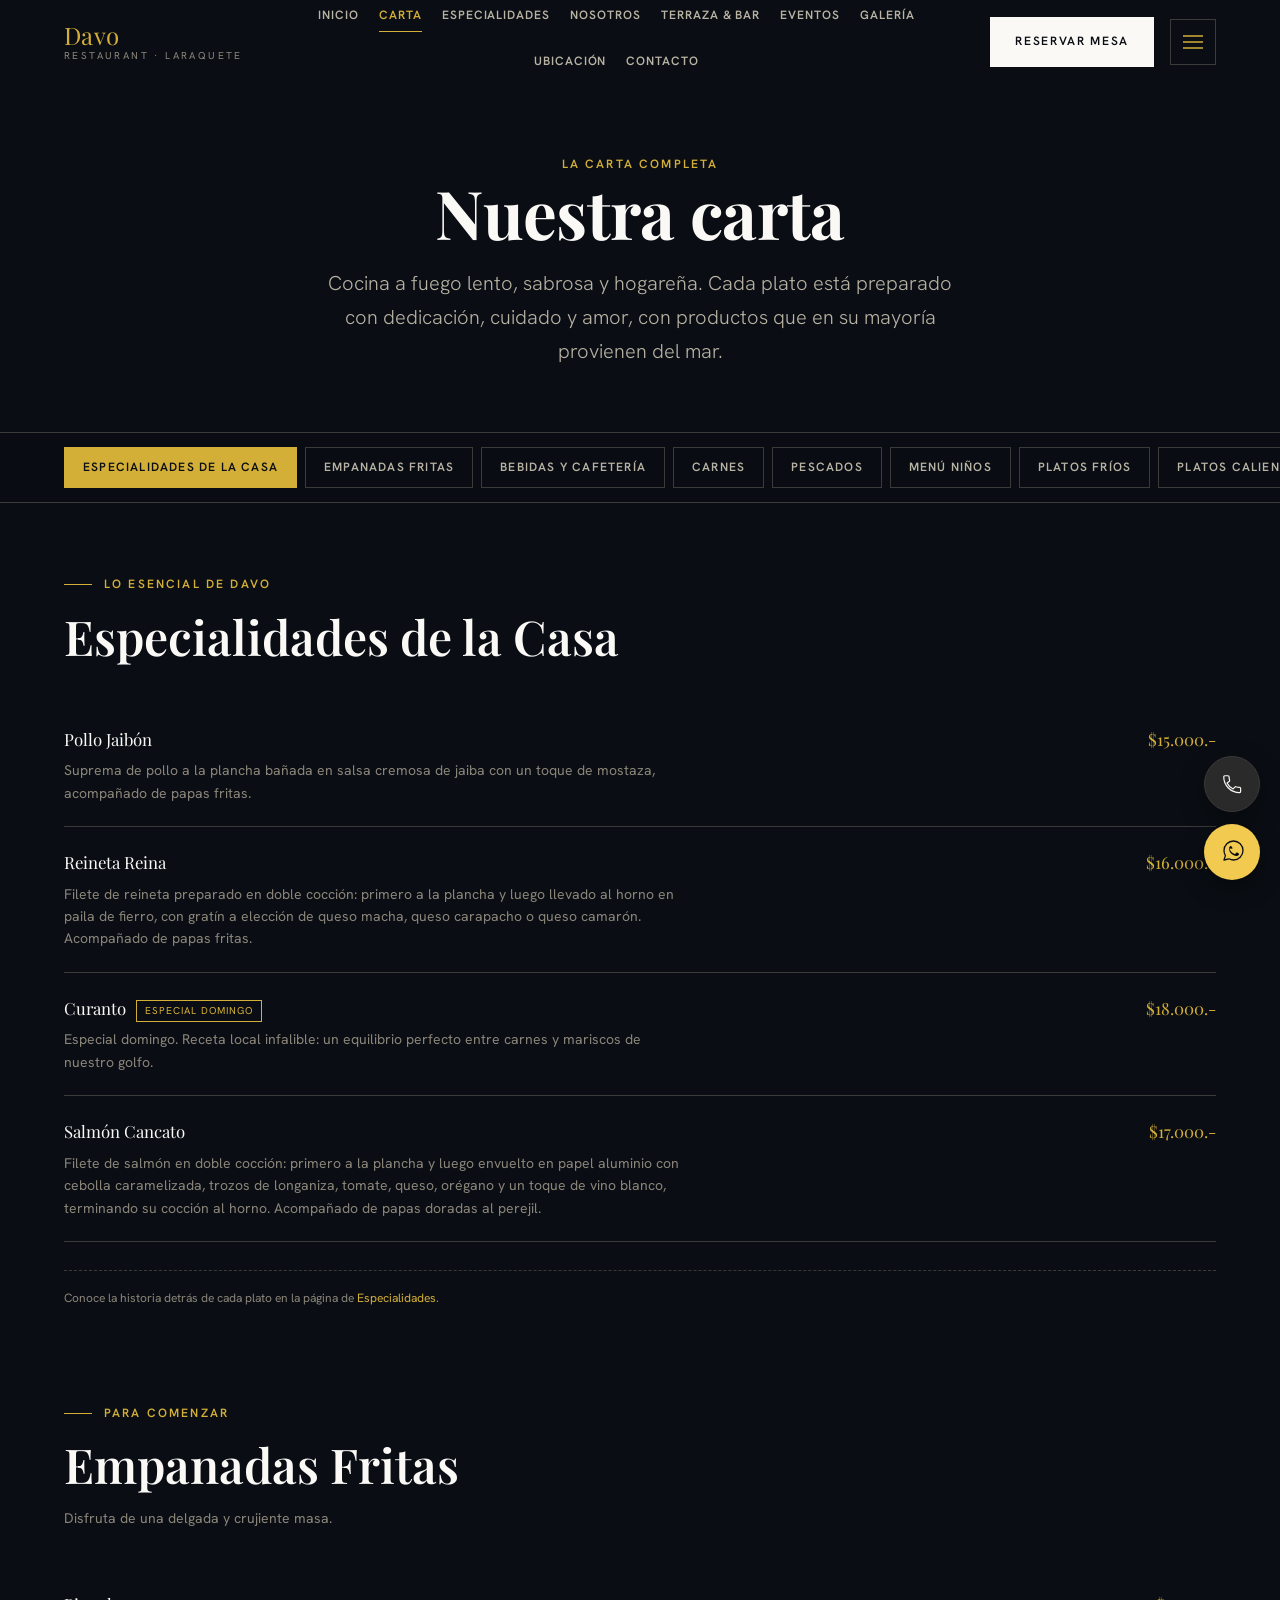
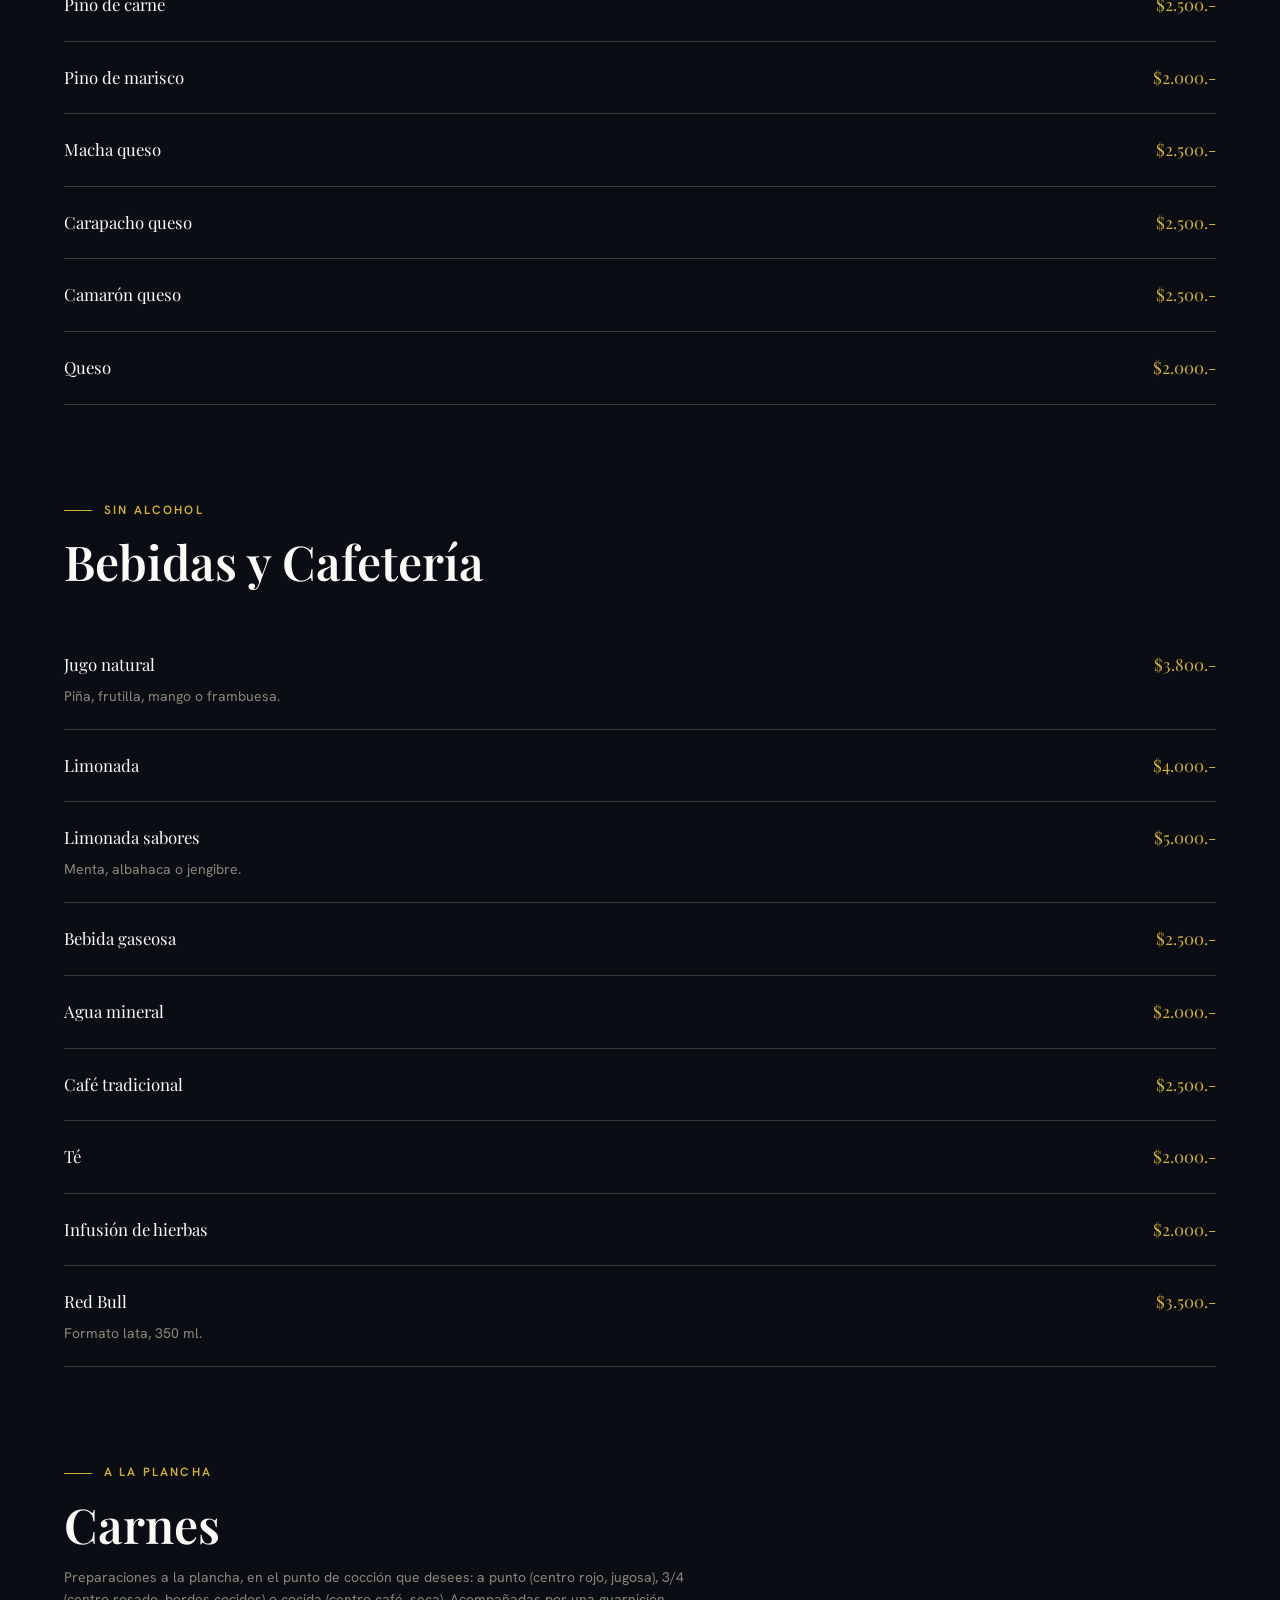
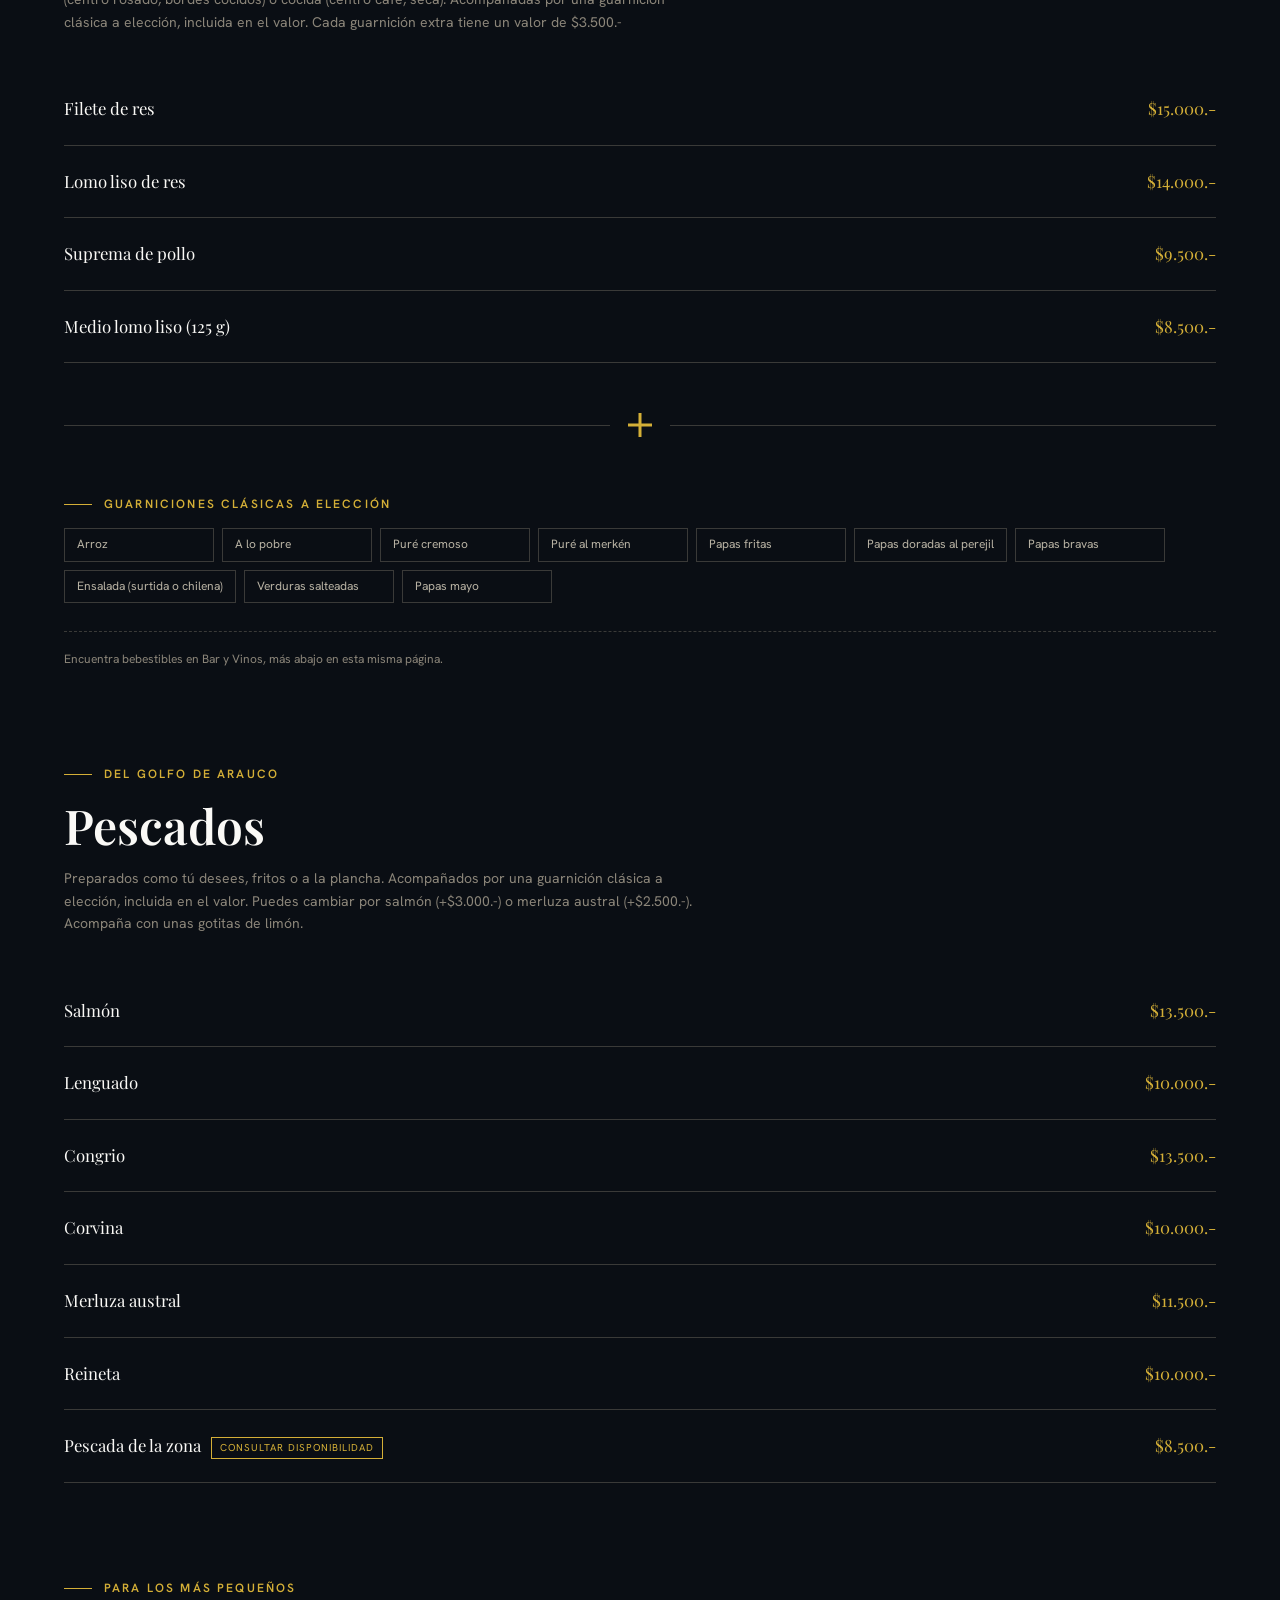
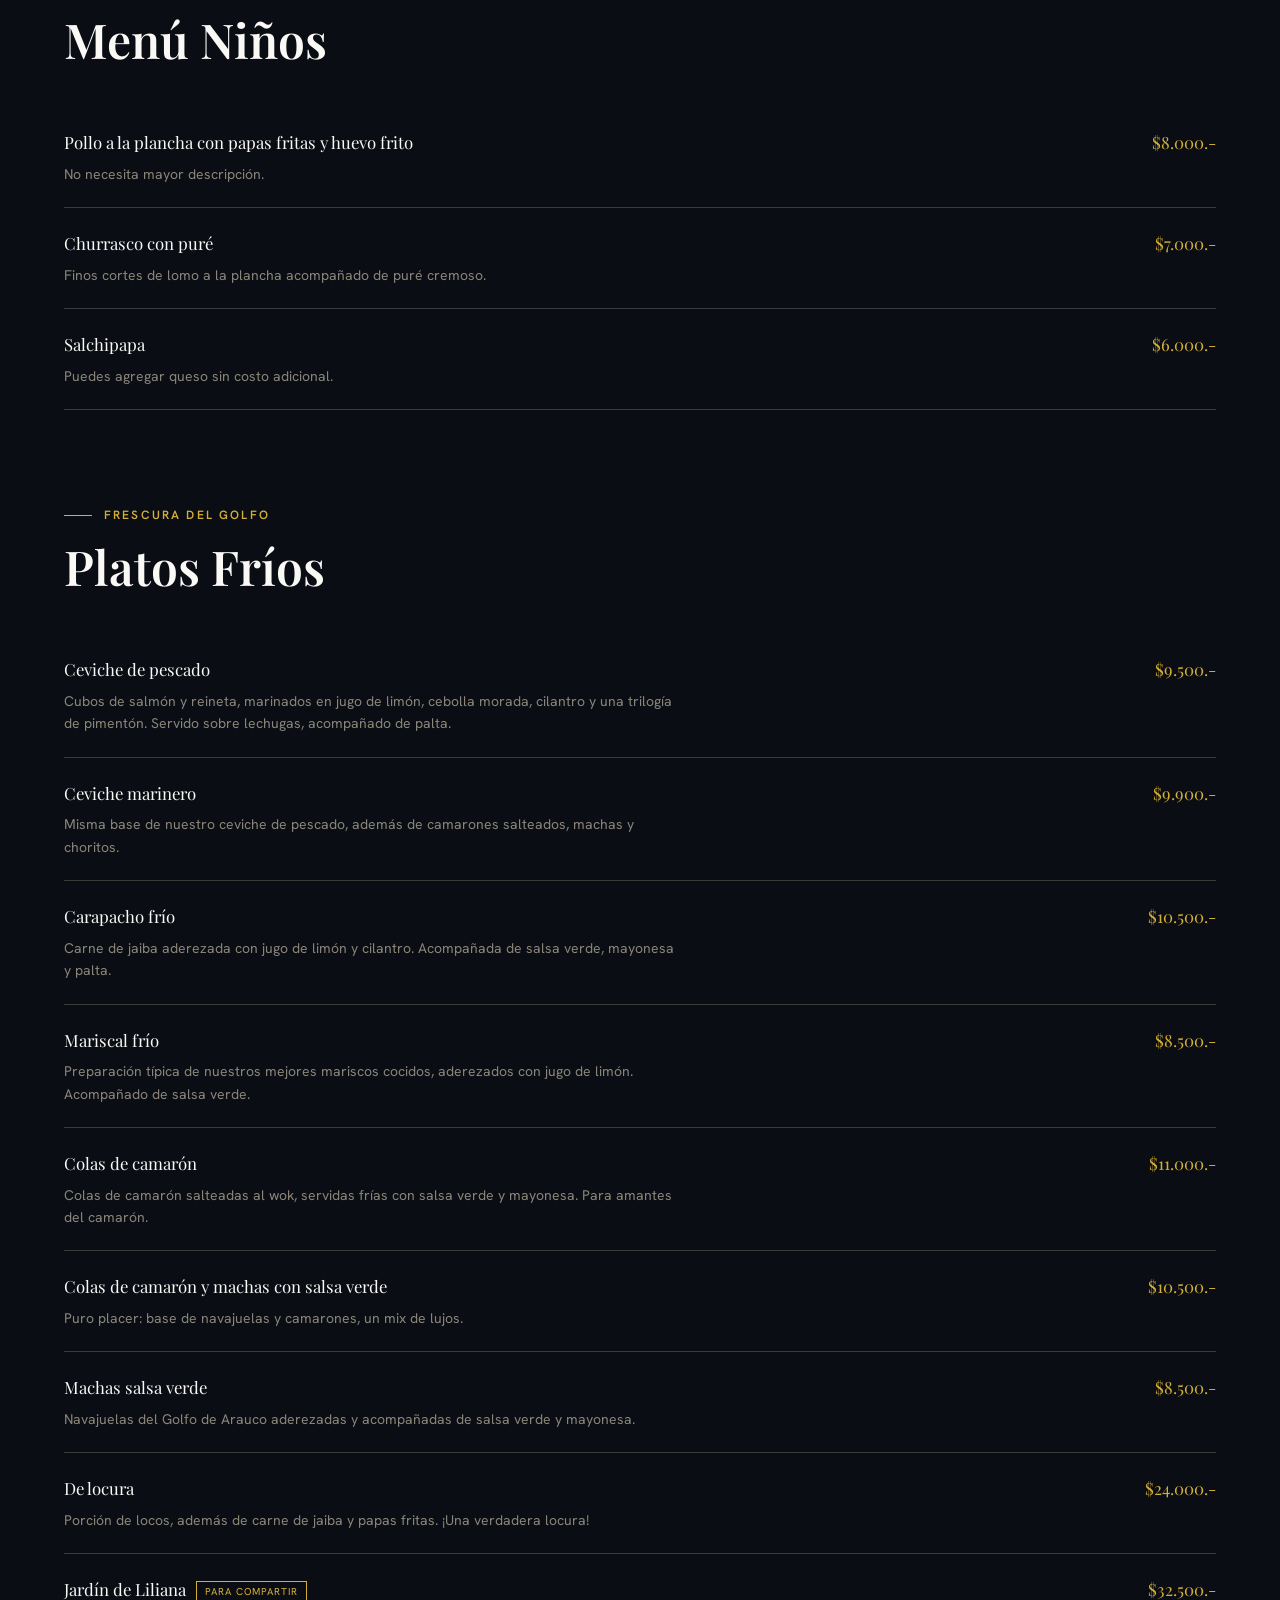
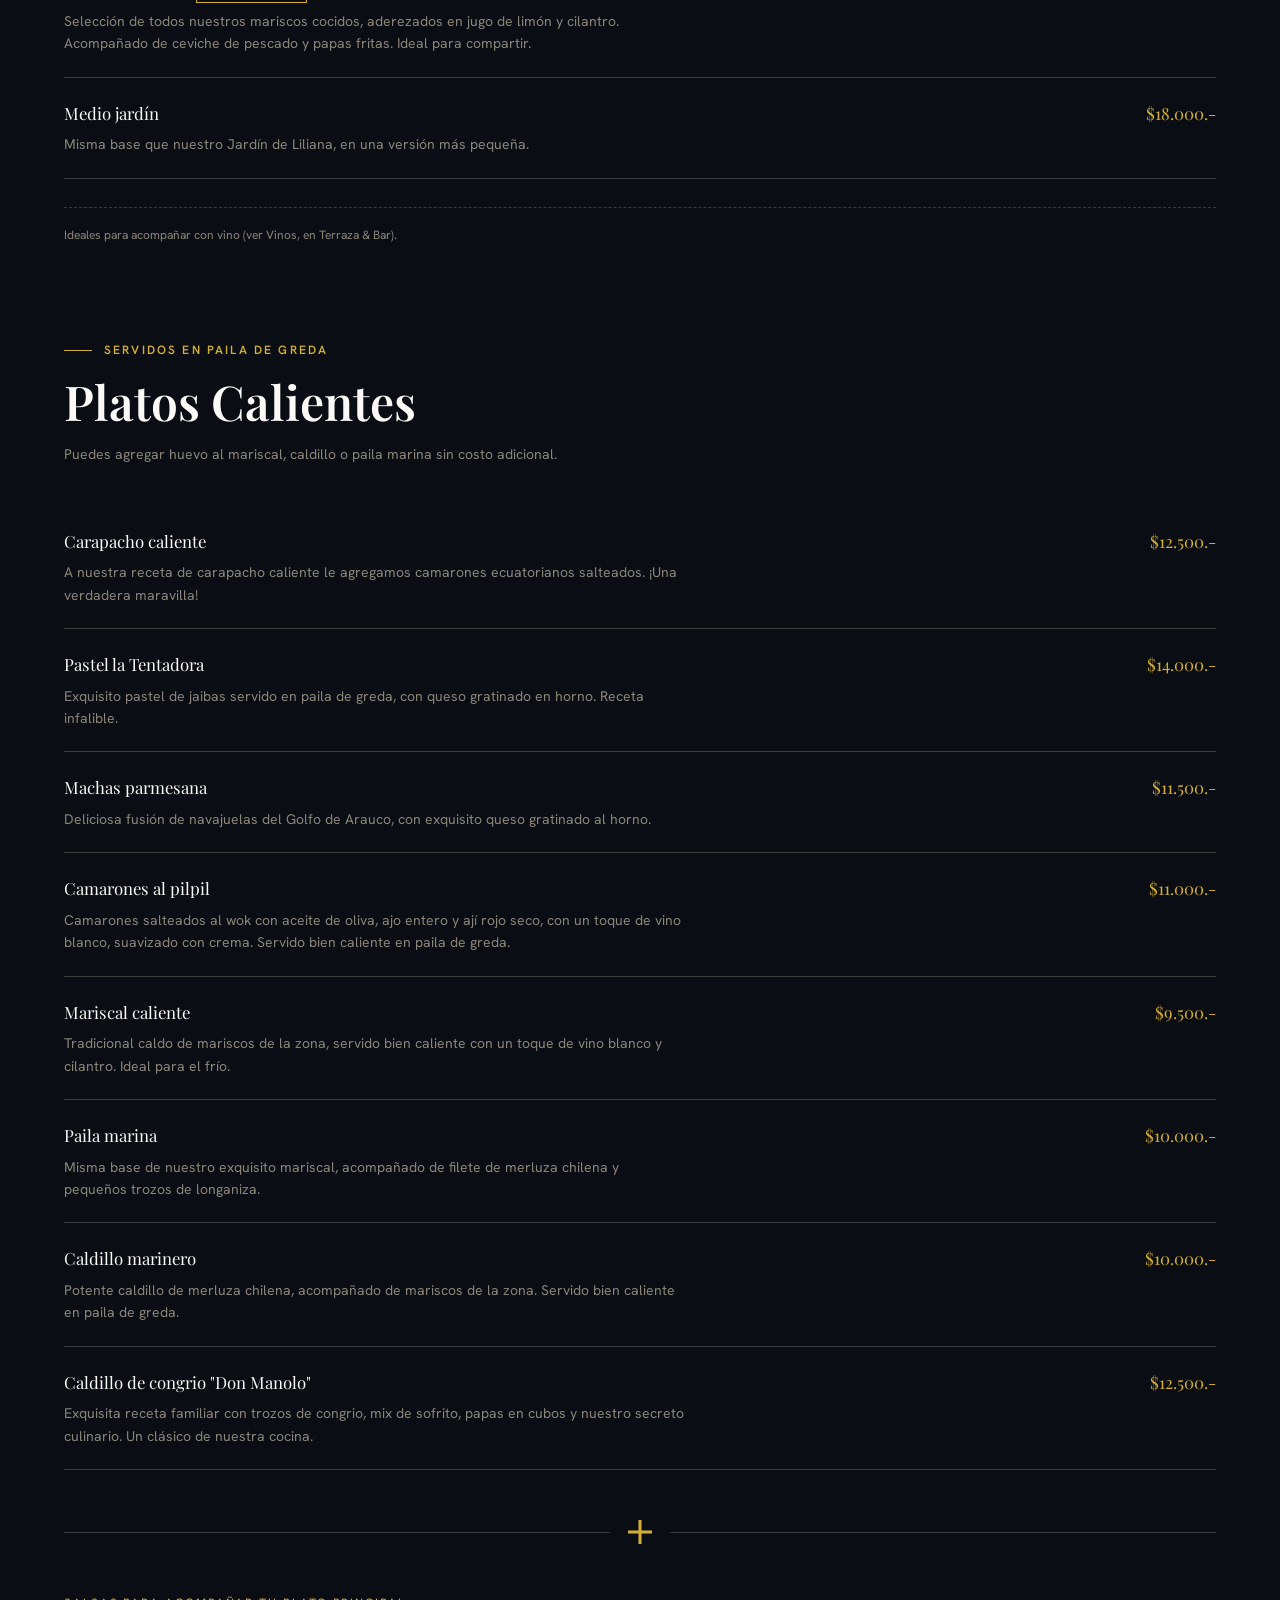
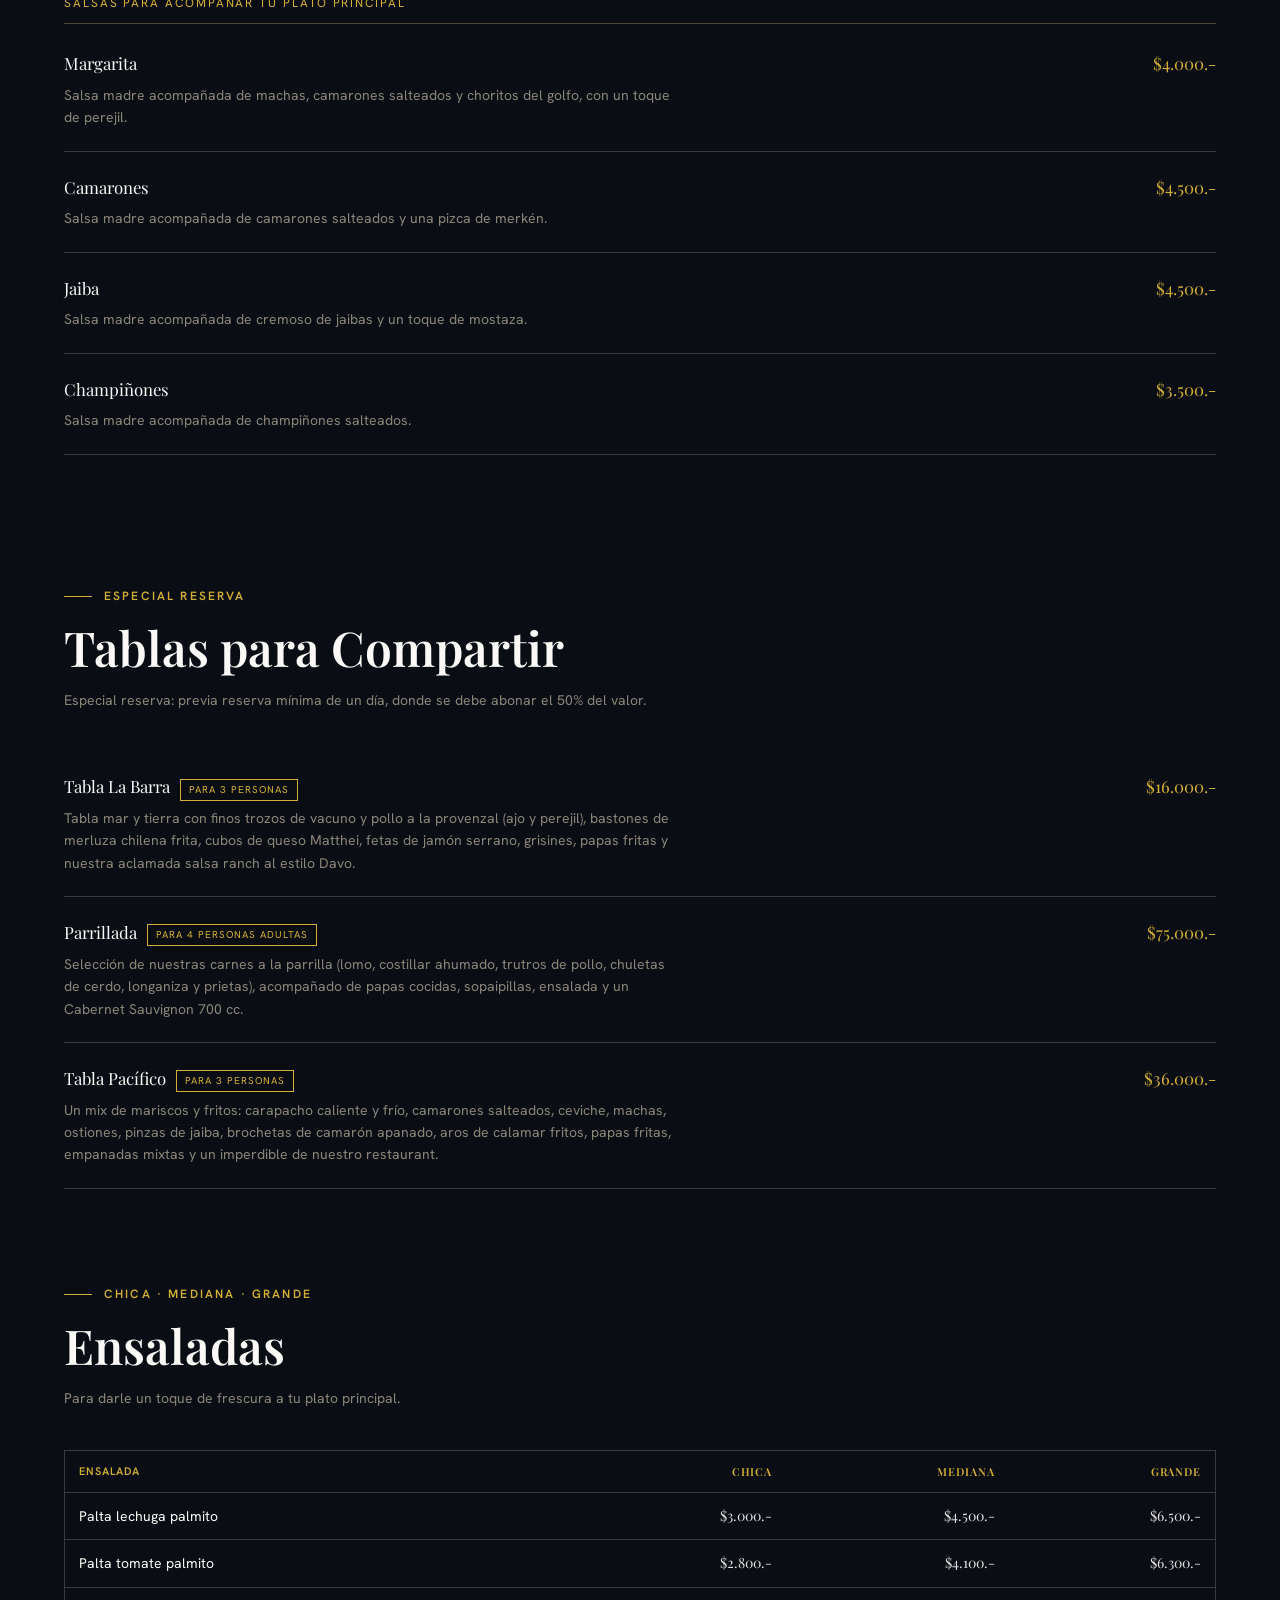
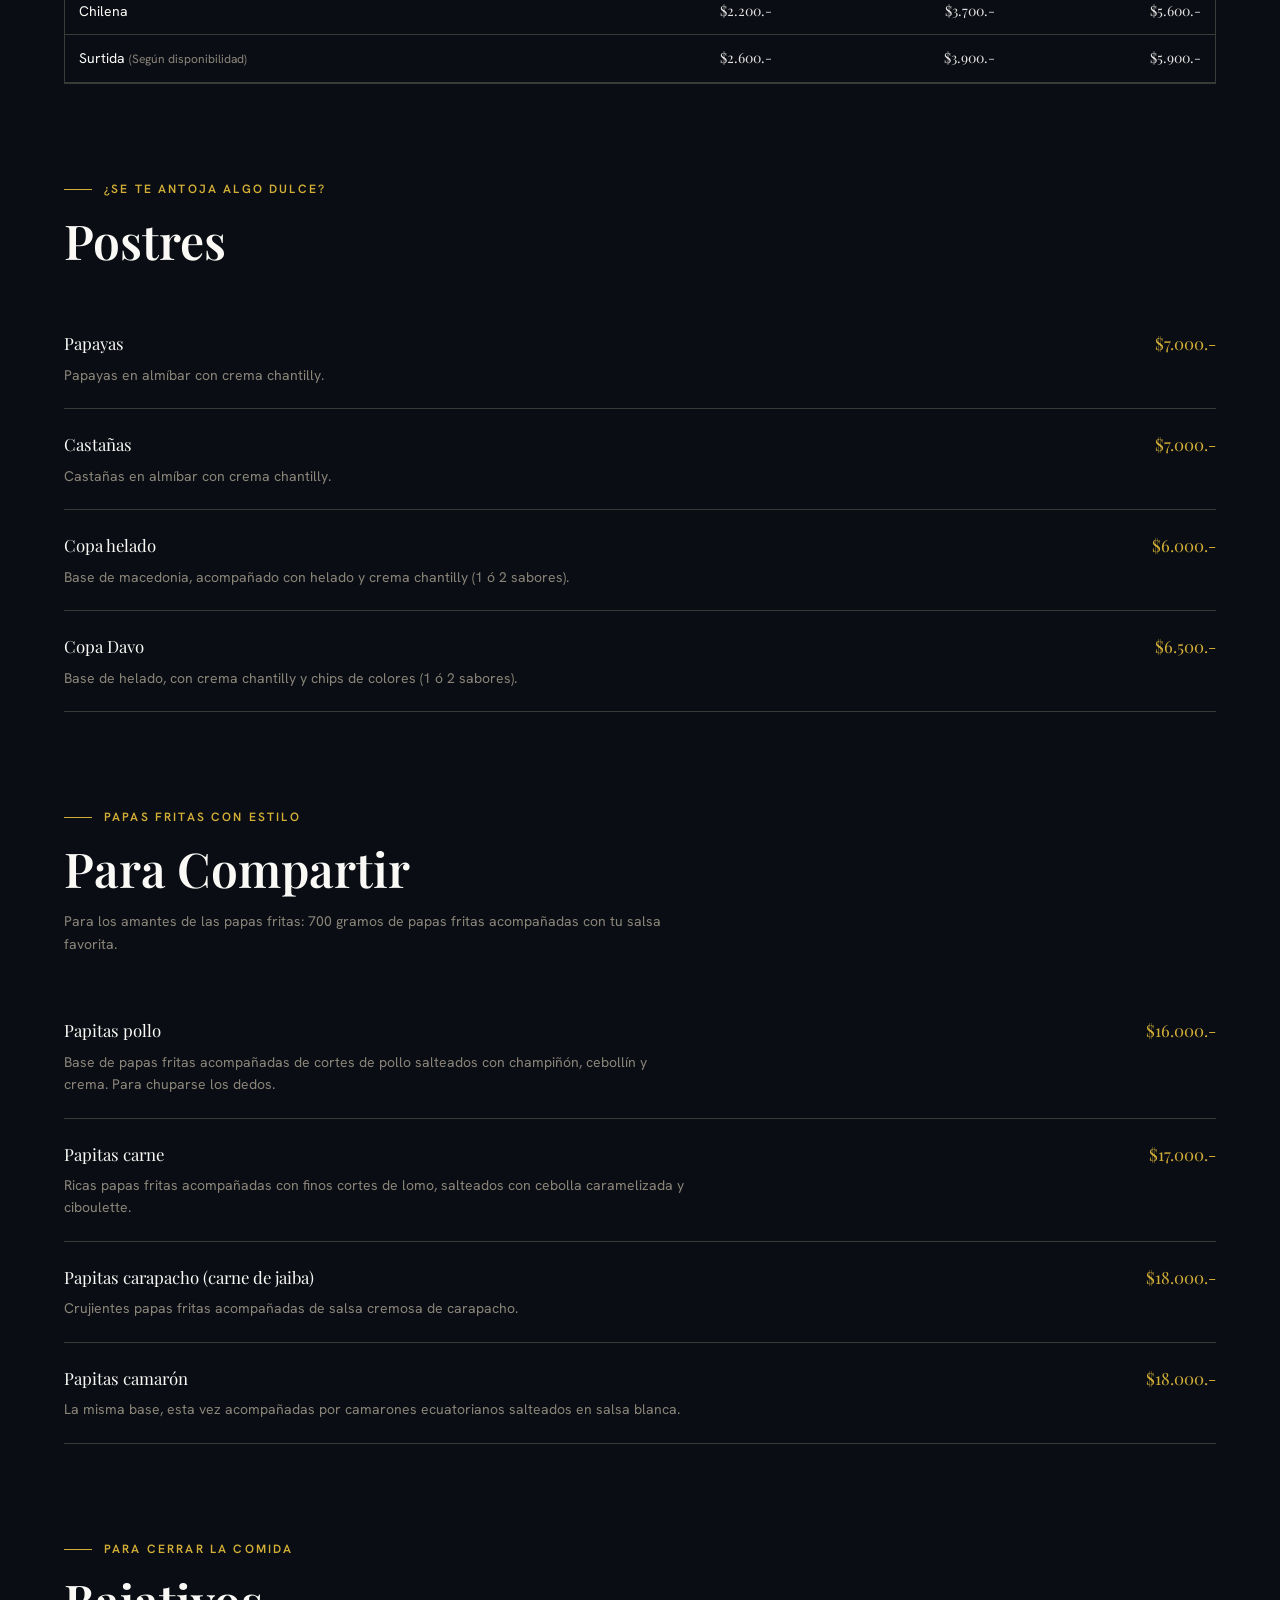
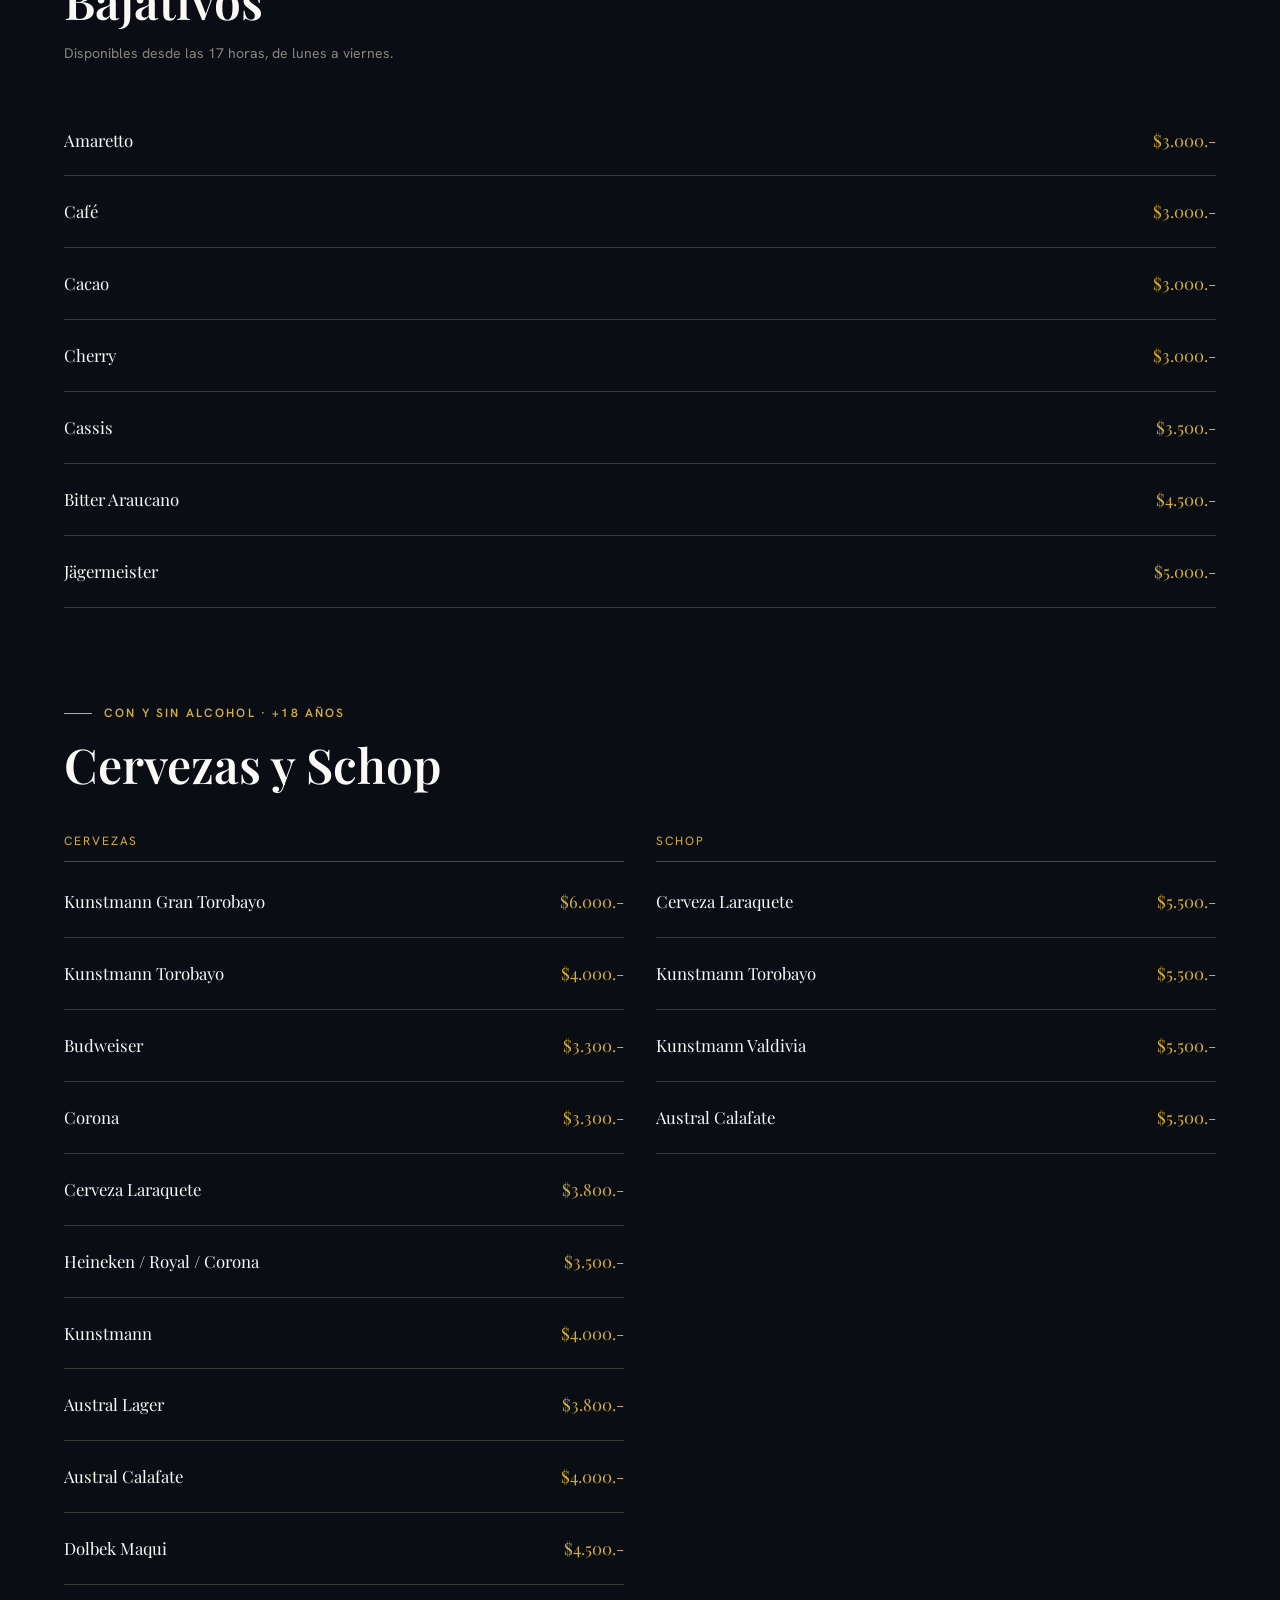
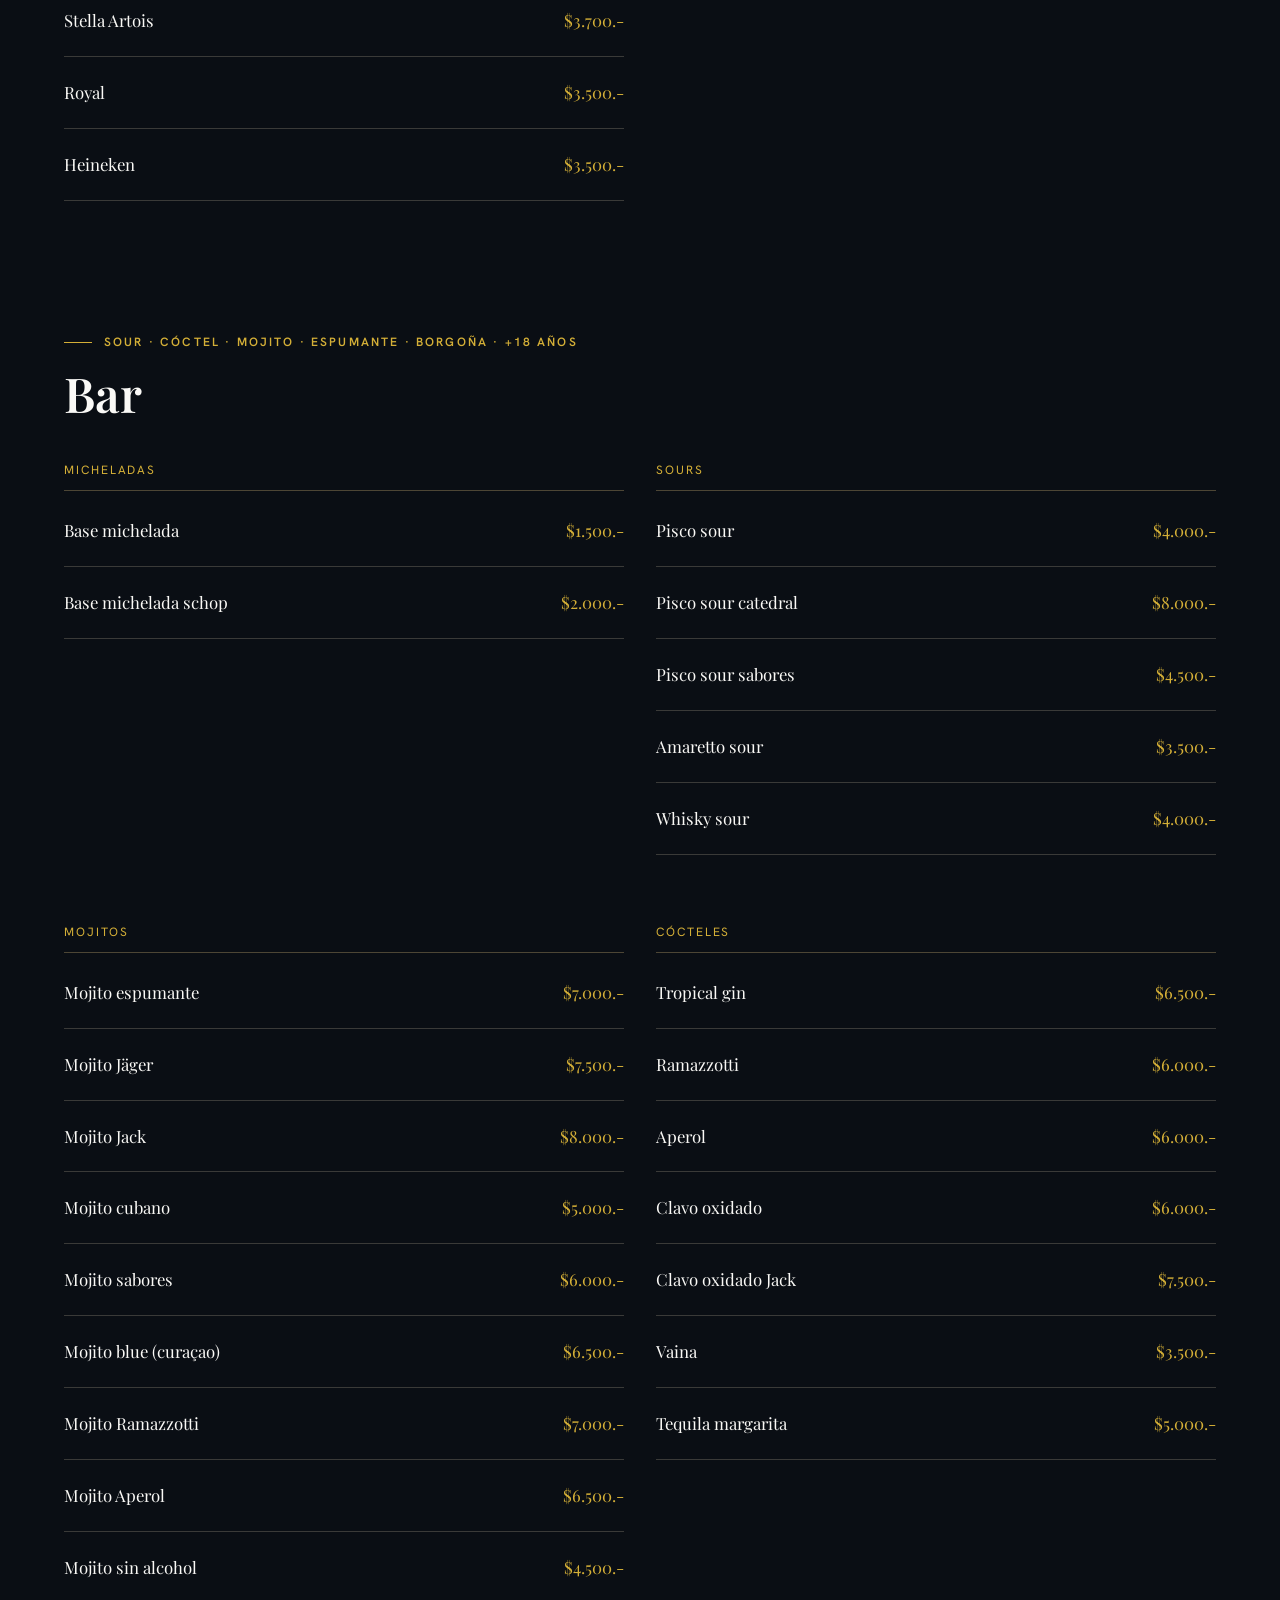
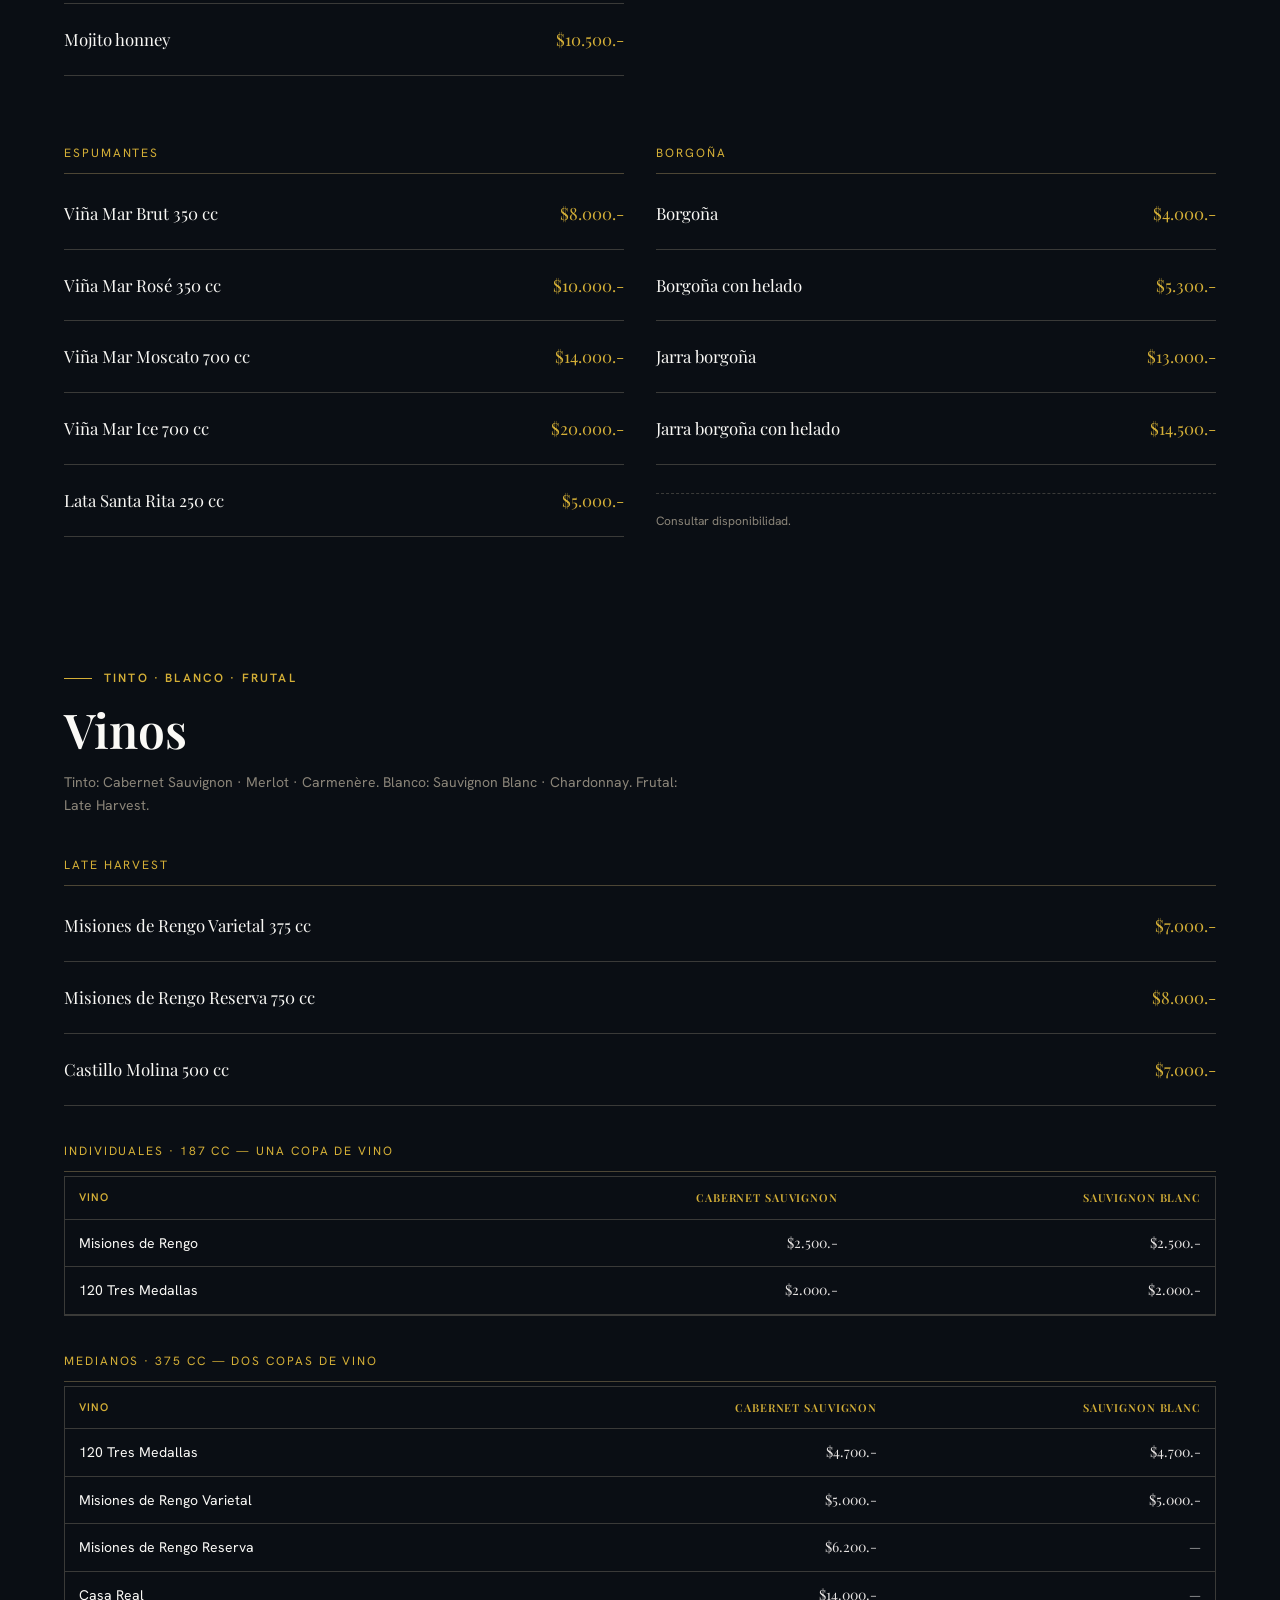
==== commit 24631a9a: "Add files via upload" ====
--- a/carta/index.html
+++ b/carta/index.html
@@ -309,15 +309,15 @@
 </li>
 <li class="menu-item">
 <div><span class="menu-item__name">Colas de camarón y machas con salsa verde</span><p class="menu-item__desc">Puro placer: base de navajuelas y camarones, un mix de lujos.</p></div>
-<div class="menu-item__price">$18.000.-</div>
+<div class="menu-item__price">$10.500.-</div>
 </li>
 <li class="menu-item">
 <div><span class="menu-item__name">Machas salsa verde</span><p class="menu-item__desc">Navajuelas del Golfo de Arauco aderezadas y acompañadas de salsa verde y mayonesa.</p></div>
 <div class="menu-item__price">$8.500.-</div>
 </li>
 <li class="menu-item">
-<div><span class="menu-item__name">De locura</span><span class="menu-item__tag">Consultar valor</span><p class="menu-item__desc">Porción de locos, además de carne de jaiba y papas fritas. ¡Una verdadera locura!</p></div>
-<div class="menu-item__price"><small>Consultar valor</small></div>
+<div><span class="menu-item__name">De locura</span><p class="menu-item__desc">Porción de locos, además de carne de jaiba y papas fritas. ¡Una verdadera locura!</p></div>
+<div class="menu-item__price">$24.000.-</div>
 </li>
 <li class="menu-item">
 <div><span class="menu-item__name">Jardín de Liliana</span><span class="menu-item__tag">Para compartir</span><p class="menu-item__desc">Selección de todos nuestros mariscos cocidos, aderezados en jugo de limón y cilantro. Acompañado de ceviche de pescado y papas fritas. Ideal para compartir.</p></div>
@@ -325,7 +325,7 @@
 </li>
 <li class="menu-item">
 <div><span class="menu-item__name">Medio jardín</span><p class="menu-item__desc">Misma base que nuestro Jardín de Liliana, en una versión más pequeña.</p></div>
-<div class="menu-item__price">$24.000.-</div>
+<div class="menu-item__price">$18.000.-</div>
 </li>
 </ul>
 <p class="availability-note">Ideales para acompañar con vino (ver Vinos, en Terraza &amp; Bar).</p>
@@ -344,11 +344,11 @@
 </li>
 <li class="menu-item">
 <div><span class="menu-item__name">Pastel la Tentadora</span><p class="menu-item__desc">Exquisito pastel de jaibas servido en paila de greda, con queso gratinado en horno. Receta infalible.</p></div>
+<div class="menu-item__price">$14.000.-</div>
+</li>
+<li class="menu-item">
+<div><span class="menu-item__name">Machas parmesana</span><p class="menu-item__desc">Deliciosa fusión de navajuelas del Golfo de Arauco, con exquisito queso gratinado al horno.</p></div>
 <div class="menu-item__price">$11.500.-</div>
-</li>
-<li class="menu-item">
-<div><span class="menu-item__name">Machas parmesana</span><p class="menu-item__desc">Deliciosa fusión de navajuelas del Golfo de Arauco, con exquisito queso gratinado al horno.</p></div>
-<div class="menu-item__price">$14.000.-</div>
 </li>
 <li class="menu-item">
 <div><span class="menu-item__name">Camarones al pilpil</span><p class="menu-item__desc">Camarones salteados al wok con aceite de oliva, ajo entero y ají rojo seco, con un toque de vino blanco, suavizado con crema. Servido bien caliente en paila de greda.</p></div>
@@ -356,11 +356,11 @@
 </li>
 <li class="menu-item">
 <div><span class="menu-item__name">Mariscal caliente</span><p class="menu-item__desc">Tradicional caldo de mariscos de la zona, servido bien caliente con un toque de vino blanco y cilantro. Ideal para el frío.</p></div>
+<div class="menu-item__price">$9.500.-</div>
+</li>
+<li class="menu-item">
+<div><span class="menu-item__name">Paila marina</span><p class="menu-item__desc">Misma base de nuestro exquisito mariscal, acompañado de filete de merluza chilena y pequeños trozos de longaniza.</p></div>
 <div class="menu-item__price">$10.000.-</div>
-</li>
-<li class="menu-item">
-<div><span class="menu-item__name">Paila marina</span><p class="menu-item__desc">Misma base de nuestro exquisito mariscal, acompañado de filete de merluza chilena y pequeños trozos de longaniza.</p></div>
-<div class="menu-item__price">$9.500.-</div>
 </li>
 <li class="menu-item">
 <div><span class="menu-item__name">Caldillo marinero</span><p class="menu-item__desc">Potente caldillo de merluza chilena, acompañado de mariscos de la zona. Servido bien caliente en paila de greda.</p></div>
--- a/assets/css/style.css
+++ b/assets/css/style.css
@@ -84,7 +84,7 @@
 /* ---------- Typography ---------- */
 .eyebrow{
   font-family: var(--font-body);
-  font-size: 13px;
+  font-size: 12px;
   font-weight: 600;
   letter-spacing: 0.18em;
   text-transform: uppercase;
@@ -186,7 +186,7 @@
   display:inline-flex; align-items:center; justify-content:center; gap:10px;
   padding: 16px 32px;
   font-family: var(--font-body);
-  font-size: 13px;
+  font-size: 12px;
   font-weight: 600;
   letter-spacing: 0.14em;
   text-transform: uppercase;
@@ -221,6 +221,7 @@
 .nav-row{
   display:flex; align-items:center; justify-content:space-between;
   height: 84px;
+  gap: 32px;
 }
 .brand{
   font-family: var(--font-display);
@@ -228,6 +229,7 @@
   color: var(--gold);
   letter-spacing: 0.02em;
   display:flex; flex-direction:column; line-height:1;
+  flex-shrink: 0;
 }
 .brand span{
   font-family: var(--font-body);
@@ -240,10 +242,12 @@
 .nav-links{
   display:none;
   align-items:center;
-  gap: 36px;
+  gap: 20px;
+  flex-wrap: wrap;
+  justify-content: center;
 }
 .nav-links a{
-  font-size: 13px;
+  font-size: 12px;
   font-weight: 600;
   letter-spacing: 0.08em;
   text-transform: uppercase;
@@ -254,17 +258,19 @@
 }
 .nav-links a:hover{ color: var(--gold-bright); }
 .nav-links a[aria-current="page"]{ color: var(--gold); border-color: var(--gold); }
-.nav-actions{ display:flex; align-items:center; gap:16px; }
+.nav-actions{ display:flex; align-items:center; gap:16px; flex-shrink:0; }
 .nav-cta{ display:none; }
 .nav-toggle{
   background:none; border:1px solid var(--line); color: var(--gold);
   width: 46px; height:46px;
   display:flex; align-items:center; justify-content:center;
 }
-@media (min-width: 1020px){
+@media (min-width: 860px){
   .nav-links{ display:flex; }
-  .nav-cta{ display:inline-flex; }
-  .nav-toggle{ display:none; }
+  .nav-cta{
+    display:inline-flex;
+    padding: 14px 24px;
+  }
 }
 
 /* Mobile menu panel */
@@ -291,7 +297,7 @@
 .mobile-menu .btn{ margin-top: 24px; }
 .mobile-menu__foot{
   margin-top:auto; display:flex; flex-direction:column; gap:6px;
-  color: var(--ink-faint); font-size: 13px;
+  color: var(--ink-faint); font-size: 12px;
 }
 body.menu-open{ overflow:hidden; }
 
@@ -301,10 +307,16 @@
   min-height: 100svh;
   display:flex; align-items:center; justify-content:center;
   overflow:hidden;
-  background: radial-gradient(ellipse at 50% 20%, #161c26 0%, var(--navy) 65%);
+  background: url("../img/hero-restaurante-dia.jpg") center/cover no-repeat;
   padding-top: 84px;
 }
-.hero__motif{ position:absolute; inset:0; opacity:.55; }
+.hero::before{
+  content:"";
+  position:absolute; inset:0;
+  background: linear-gradient(180deg, rgba(10,14,20,.55) 0%, rgba(10,14,20,.7) 55%, rgba(10,14,20,.92) 100%);
+  z-index:1;
+}
+.hero__motif{ display:none; }
 .hero__content{
   position:relative; z-index:2;
   text-align:center;
@@ -352,6 +364,18 @@
 .plate--square{ aspect-ratio: 1/1; min-height: 0; }
 .plate--wide{ aspect-ratio: 16/10; min-height:0; }
 
+.plate--photo::before{ content:none; }
+.plate--photo img{
+  position:absolute; inset:0; width:100%; height:100%;
+  object-fit: cover; z-index:0;
+}
+.plate--photo::after{
+  content:"";
+  position:absolute; inset:0; z-index:1;
+  background: linear-gradient(180deg, rgba(10,14,20,0) 45%, rgba(10,14,20,.88) 100%);
+}
+.plate--photo .plate__label{ position:relative; z-index:2; }
+
 /* ---------- Cards ---------- */
 .card{
   background: var(--charcoal-3);
@@ -502,7 +526,7 @@
 .site-footer{ background: var(--charcoal-2); border-top: 1px solid var(--line); padding: var(--section-pad) 0 32px; }
 .footer-grid{ display:grid; gap: 48px; grid-template-columns: 1fr; margin-bottom: 64px; }
 @media (min-width:900px){ .footer-grid{ grid-template-columns: 1.4fr 1fr 1fr 1fr; } }
-.footer-col h4{ color: var(--gold); font-size: 13px; letter-spacing: .1em; text-transform:uppercase; font-family:var(--font-body); font-weight:600; margin-bottom: 18px; }
+.footer-col h4{ color: var(--gold); font-size: 12px; letter-spacing: .1em; text-transform:uppercase; font-family:var(--font-body); font-weight:600; margin-bottom: 18px; }
 .footer-col ul{ display:flex; flex-direction:column; gap:12px; }
 .footer-col a, .footer-col p{ color: var(--ink-dim); font-size: 14px; }
 .footer-col a:hover{ color: var(--gold); }
@@ -551,7 +575,7 @@
   padding: 6px 14px; font-size:11px; letter-spacing:.12em; text-transform:uppercase;
 }
 .availability-note{
-  font-size: 13px; color: var(--ink-faint); border-top:1px dashed var(--line); padding-top:18px; margin-top:28px;
+  font-size: 12px; color: var(--ink-faint); border-top:1px dashed var(--line); padding-top:18px; margin-top:28px;
 }
 .crumbs{ padding-top: 108px; padding-bottom: 8px; font-size:12px; color: var(--ink-faint); letter-spacing:.04em; }
 .crumbs a:hover{ color: var(--gold); }
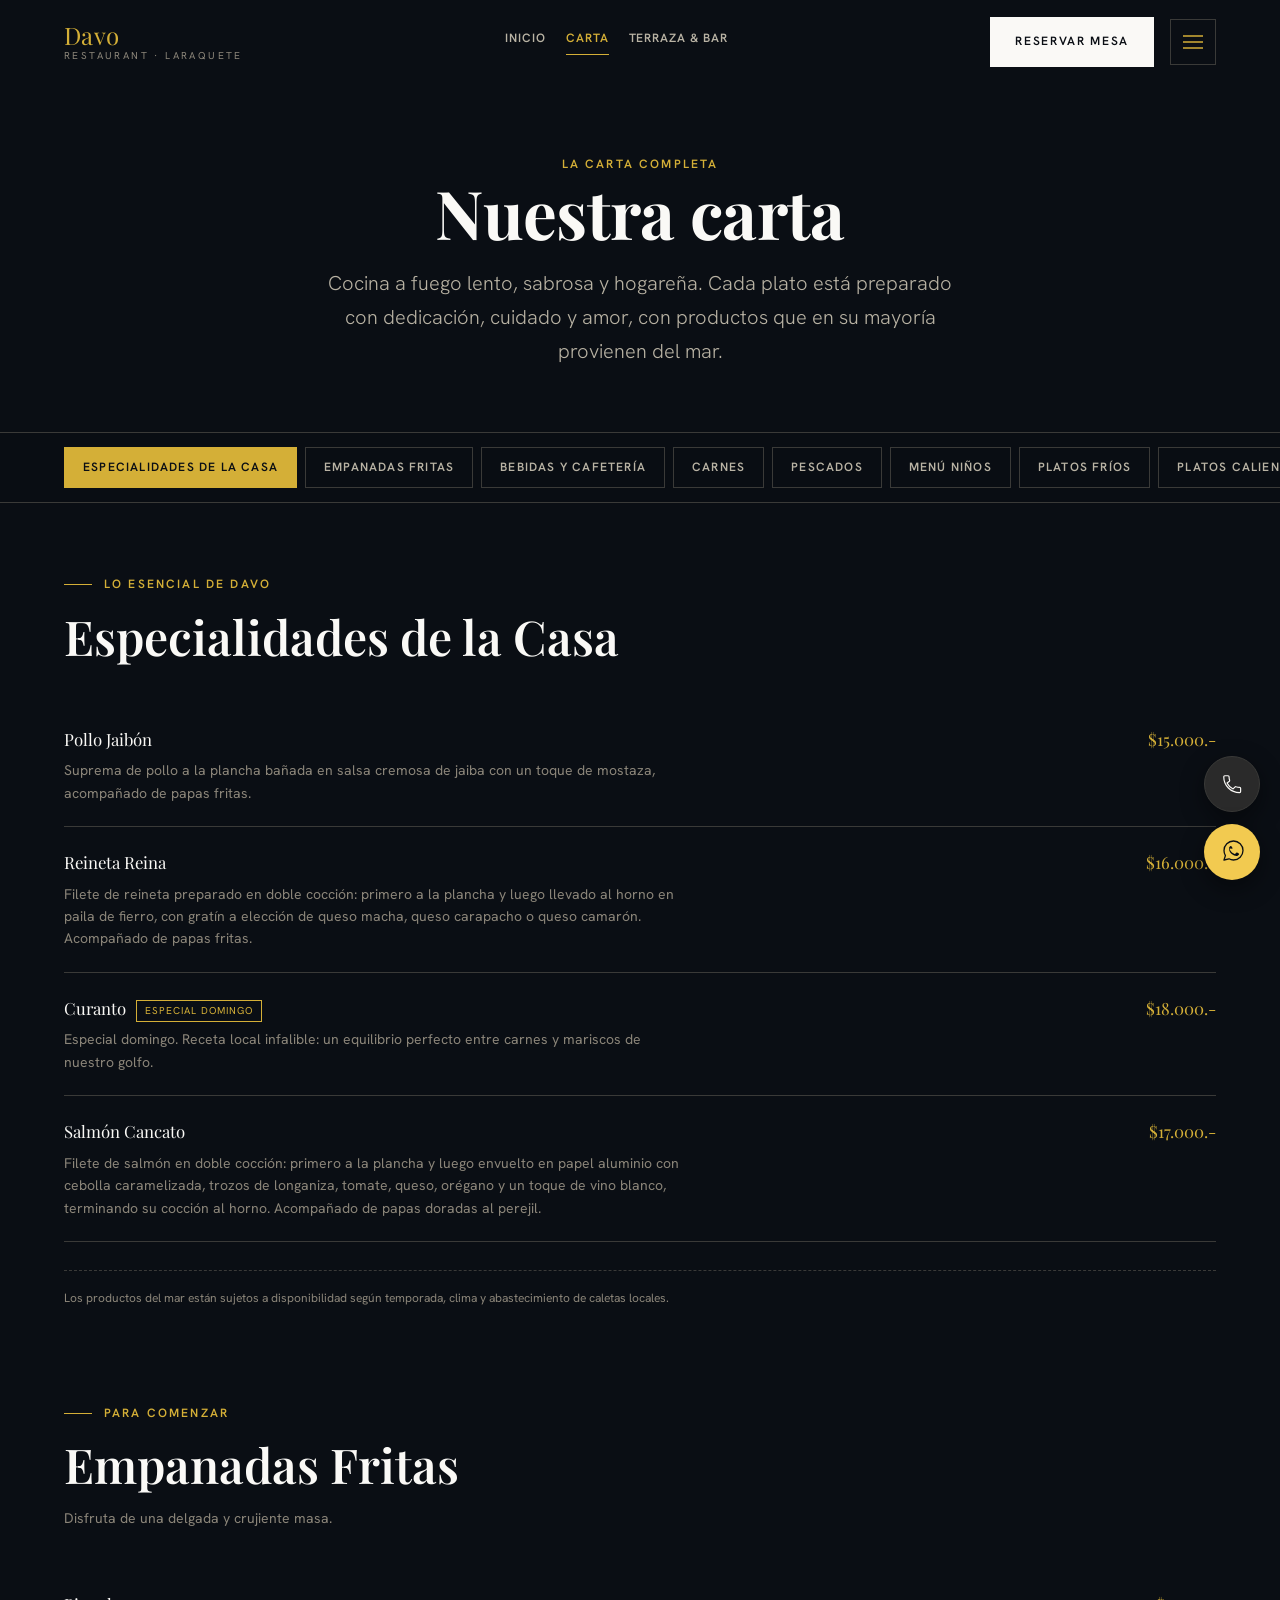
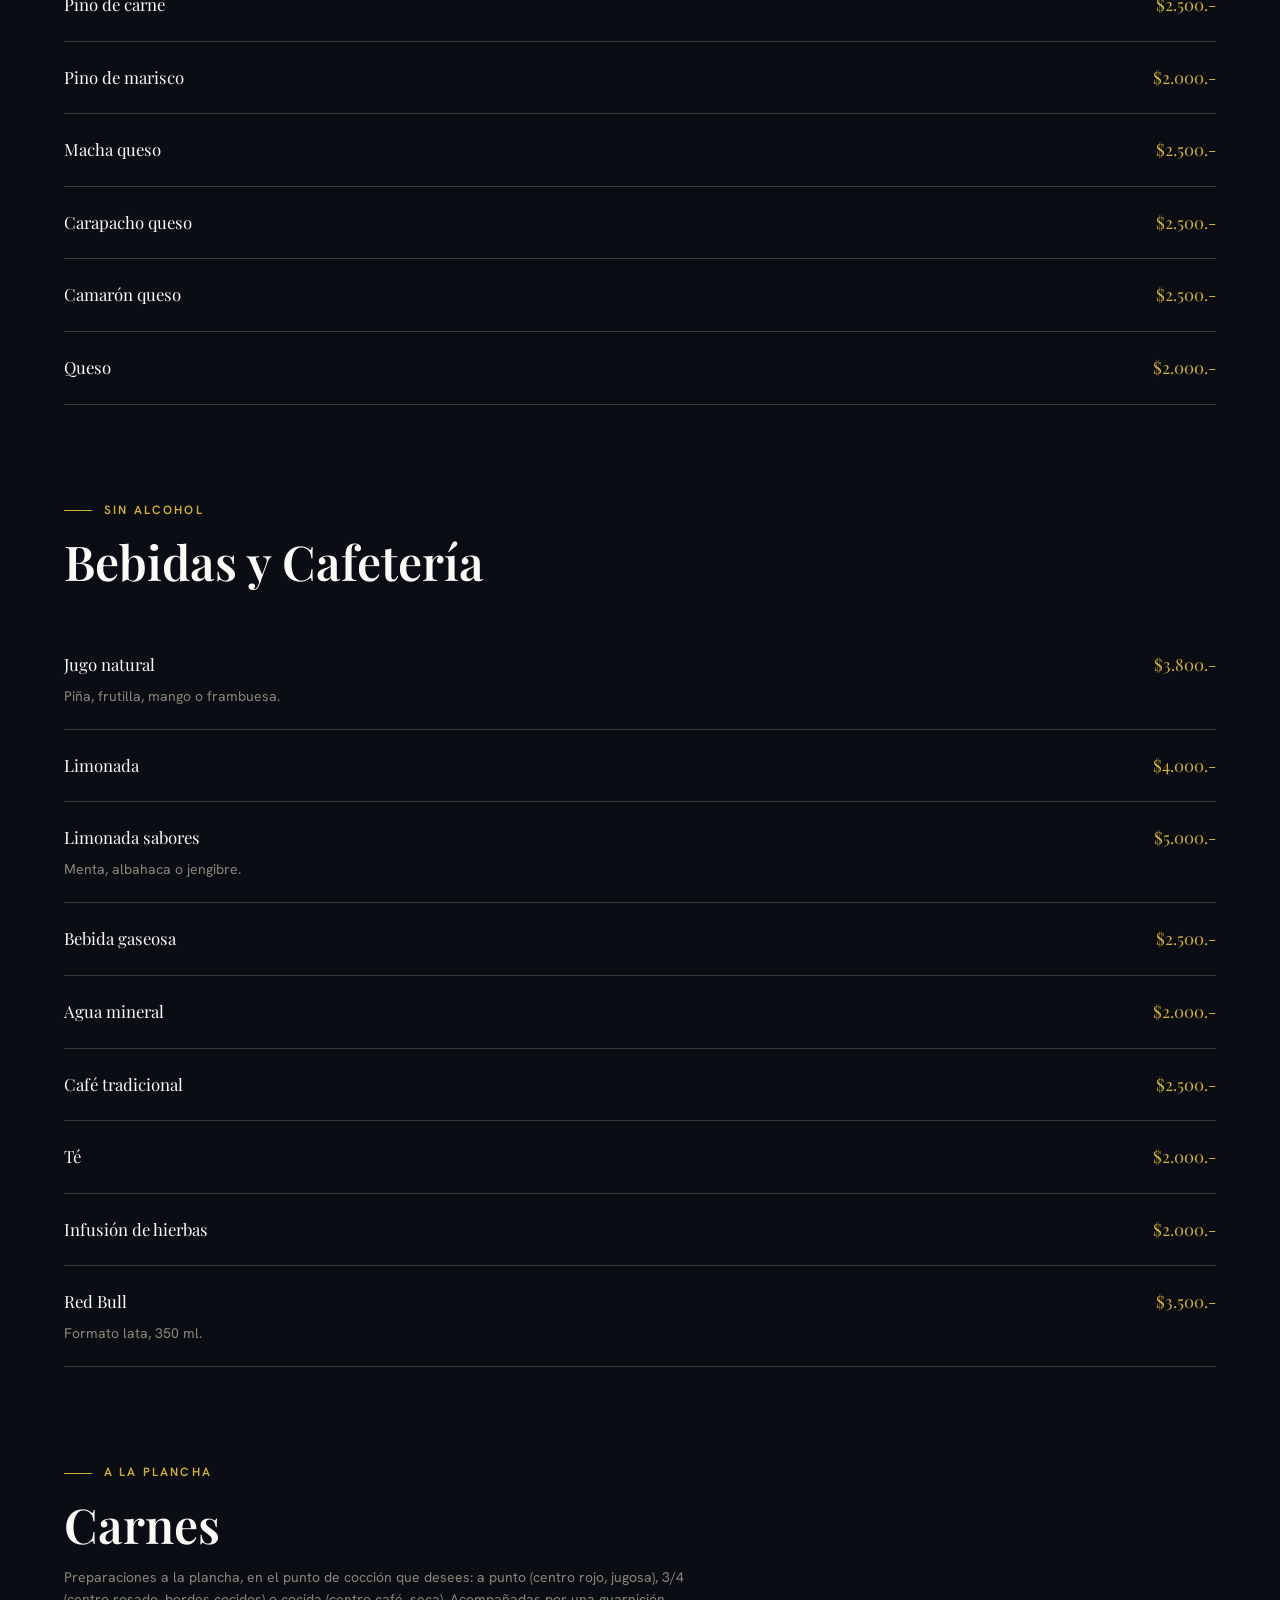
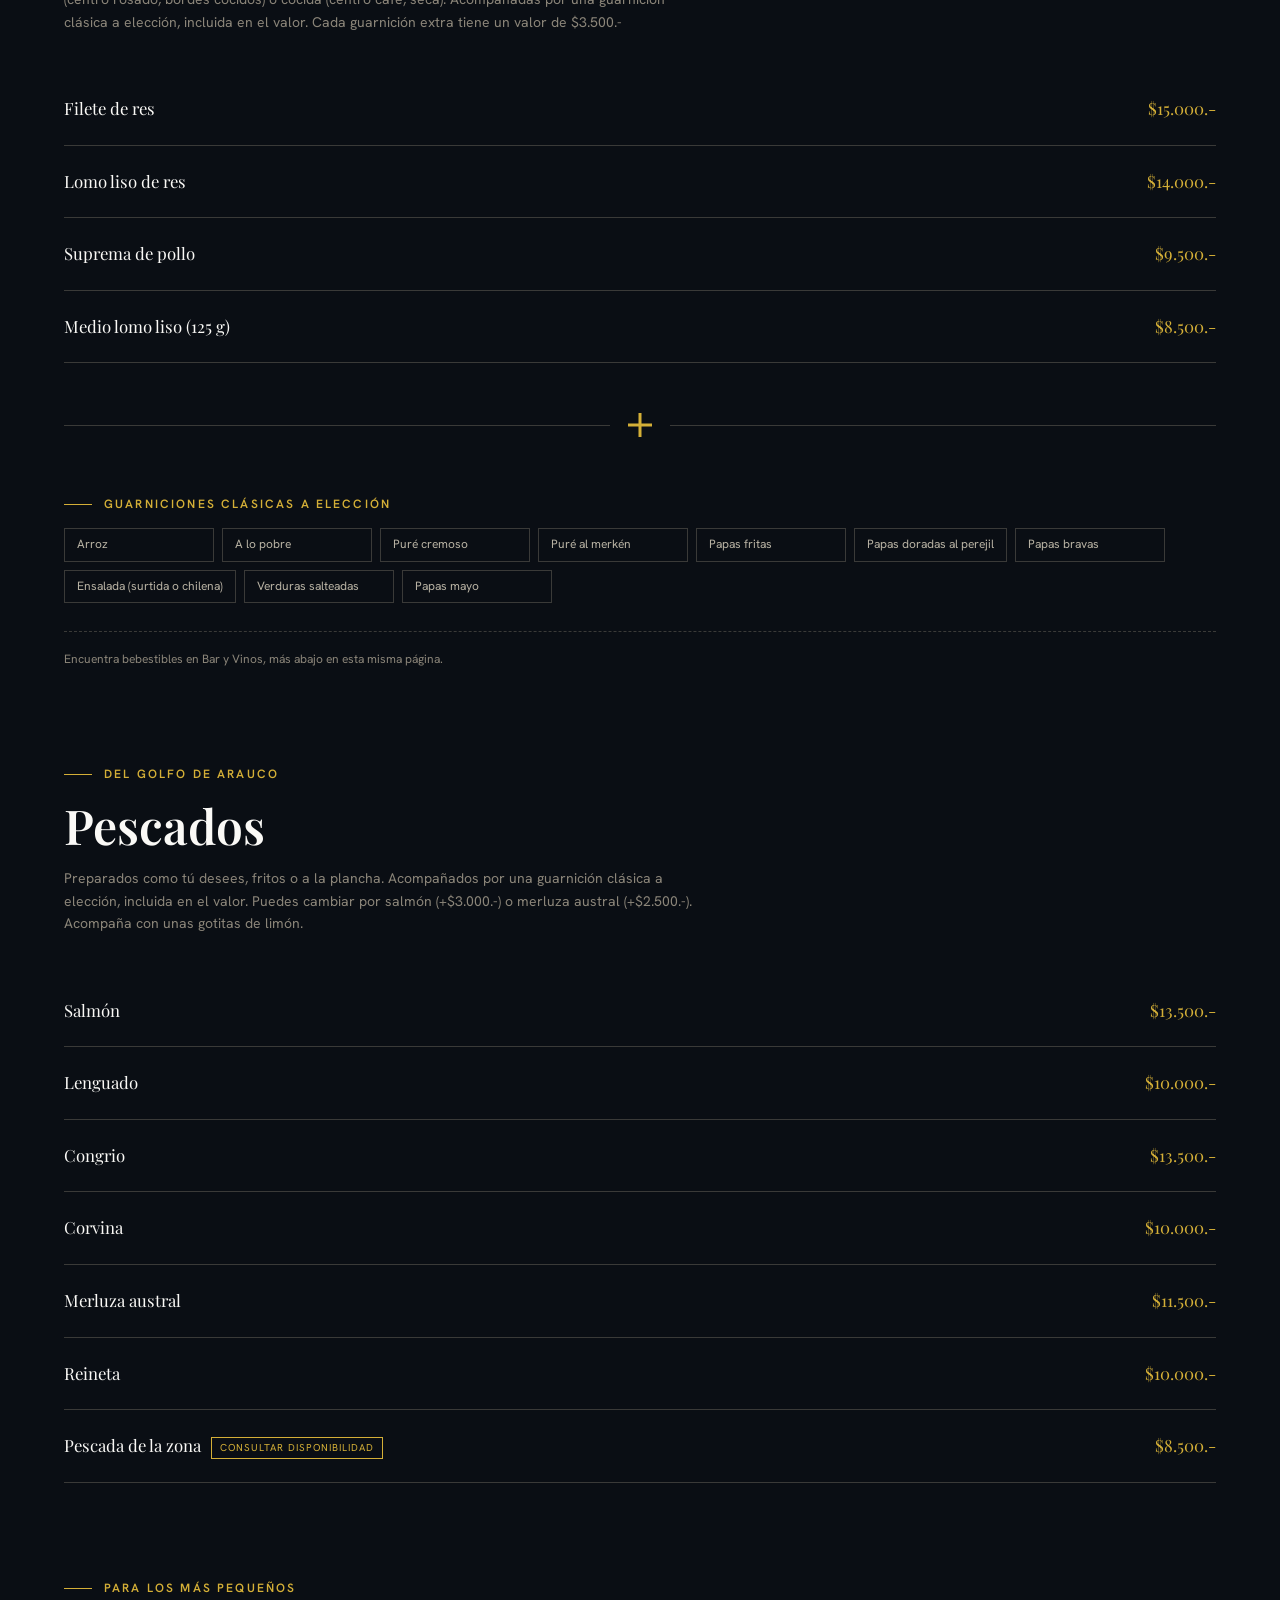
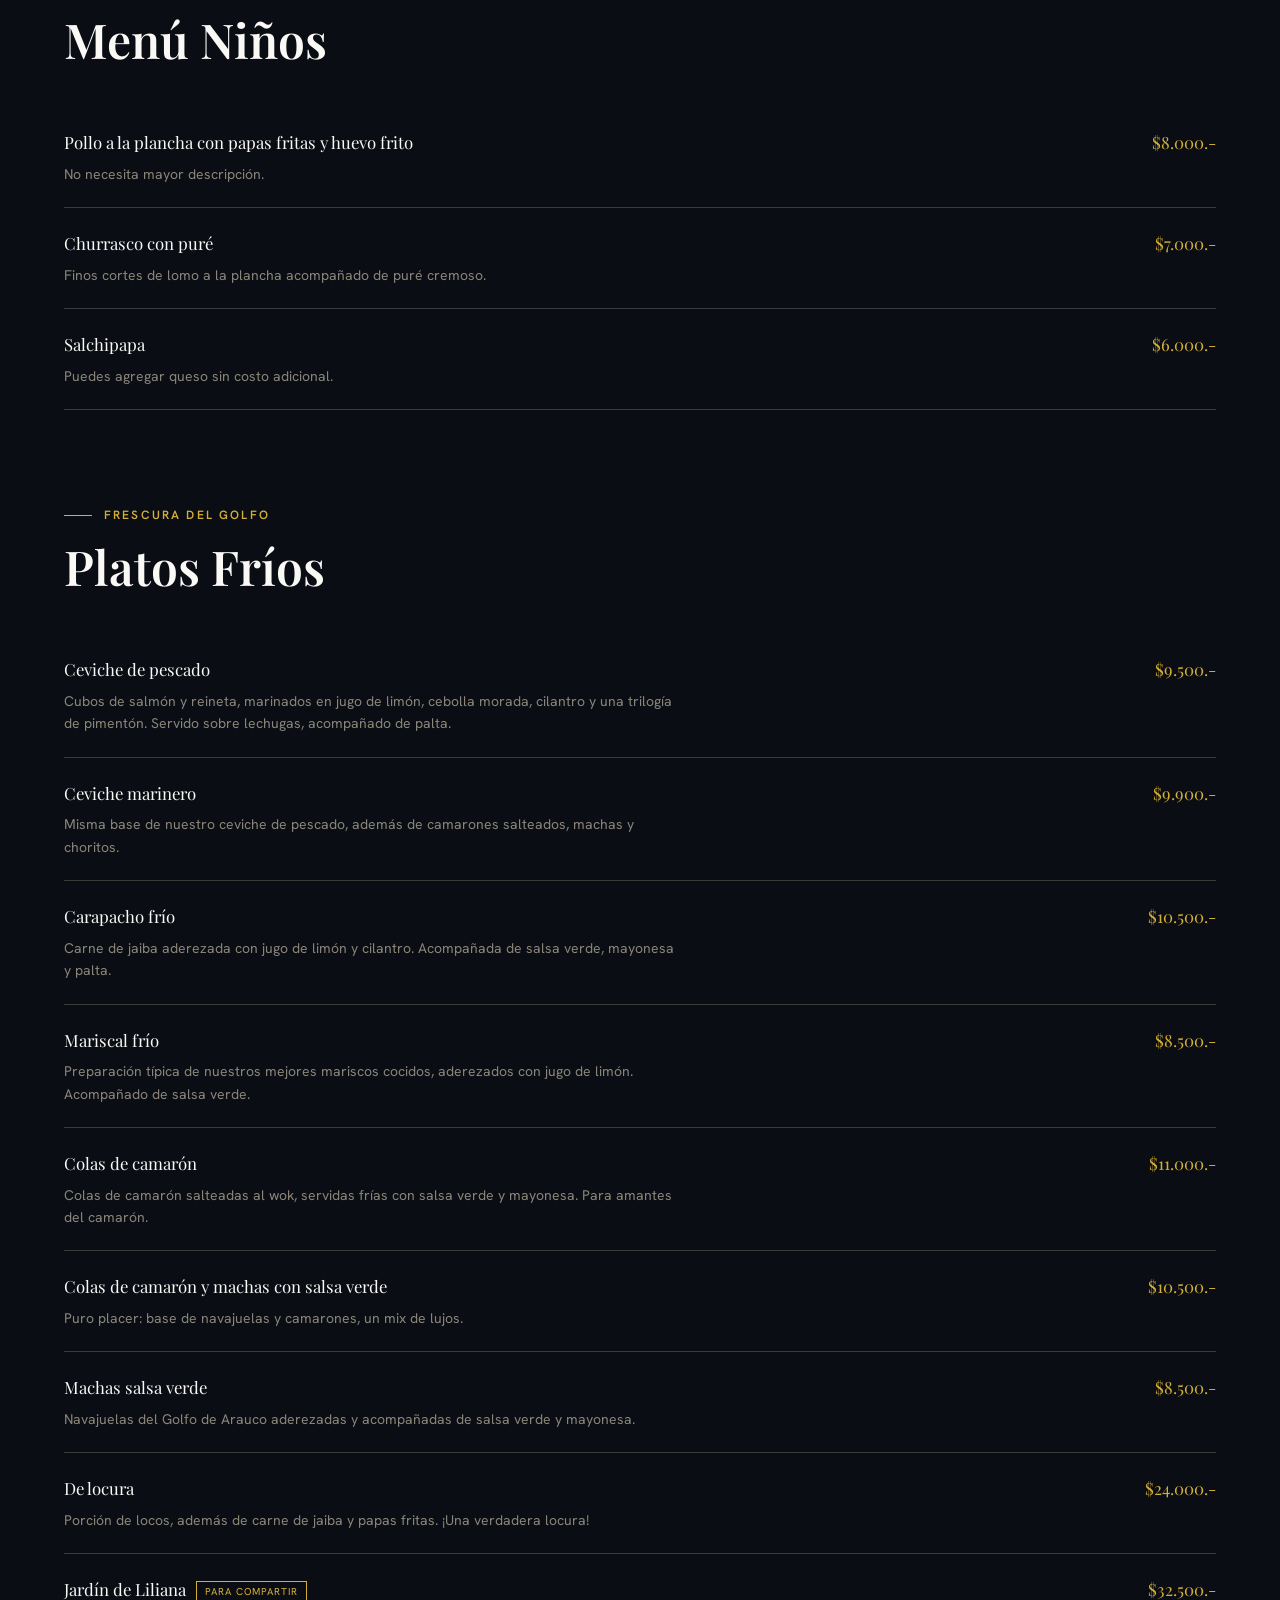
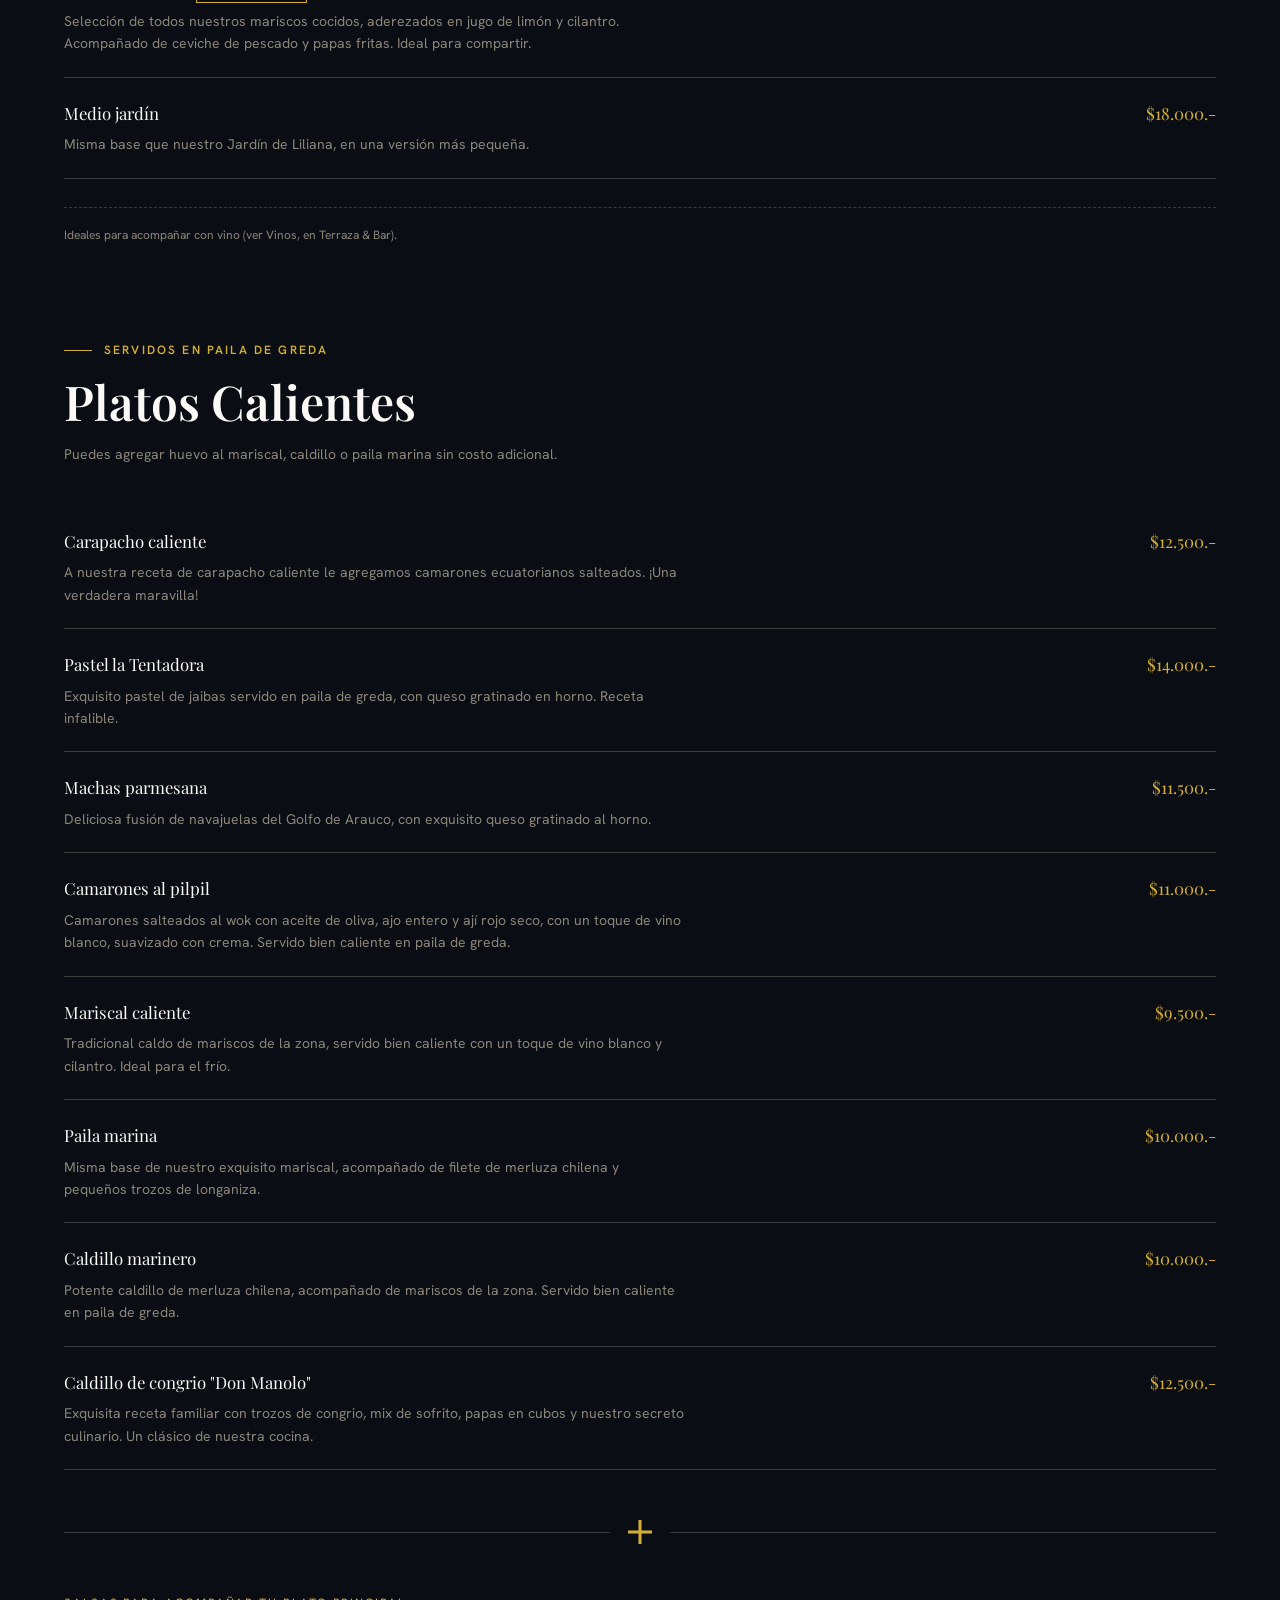
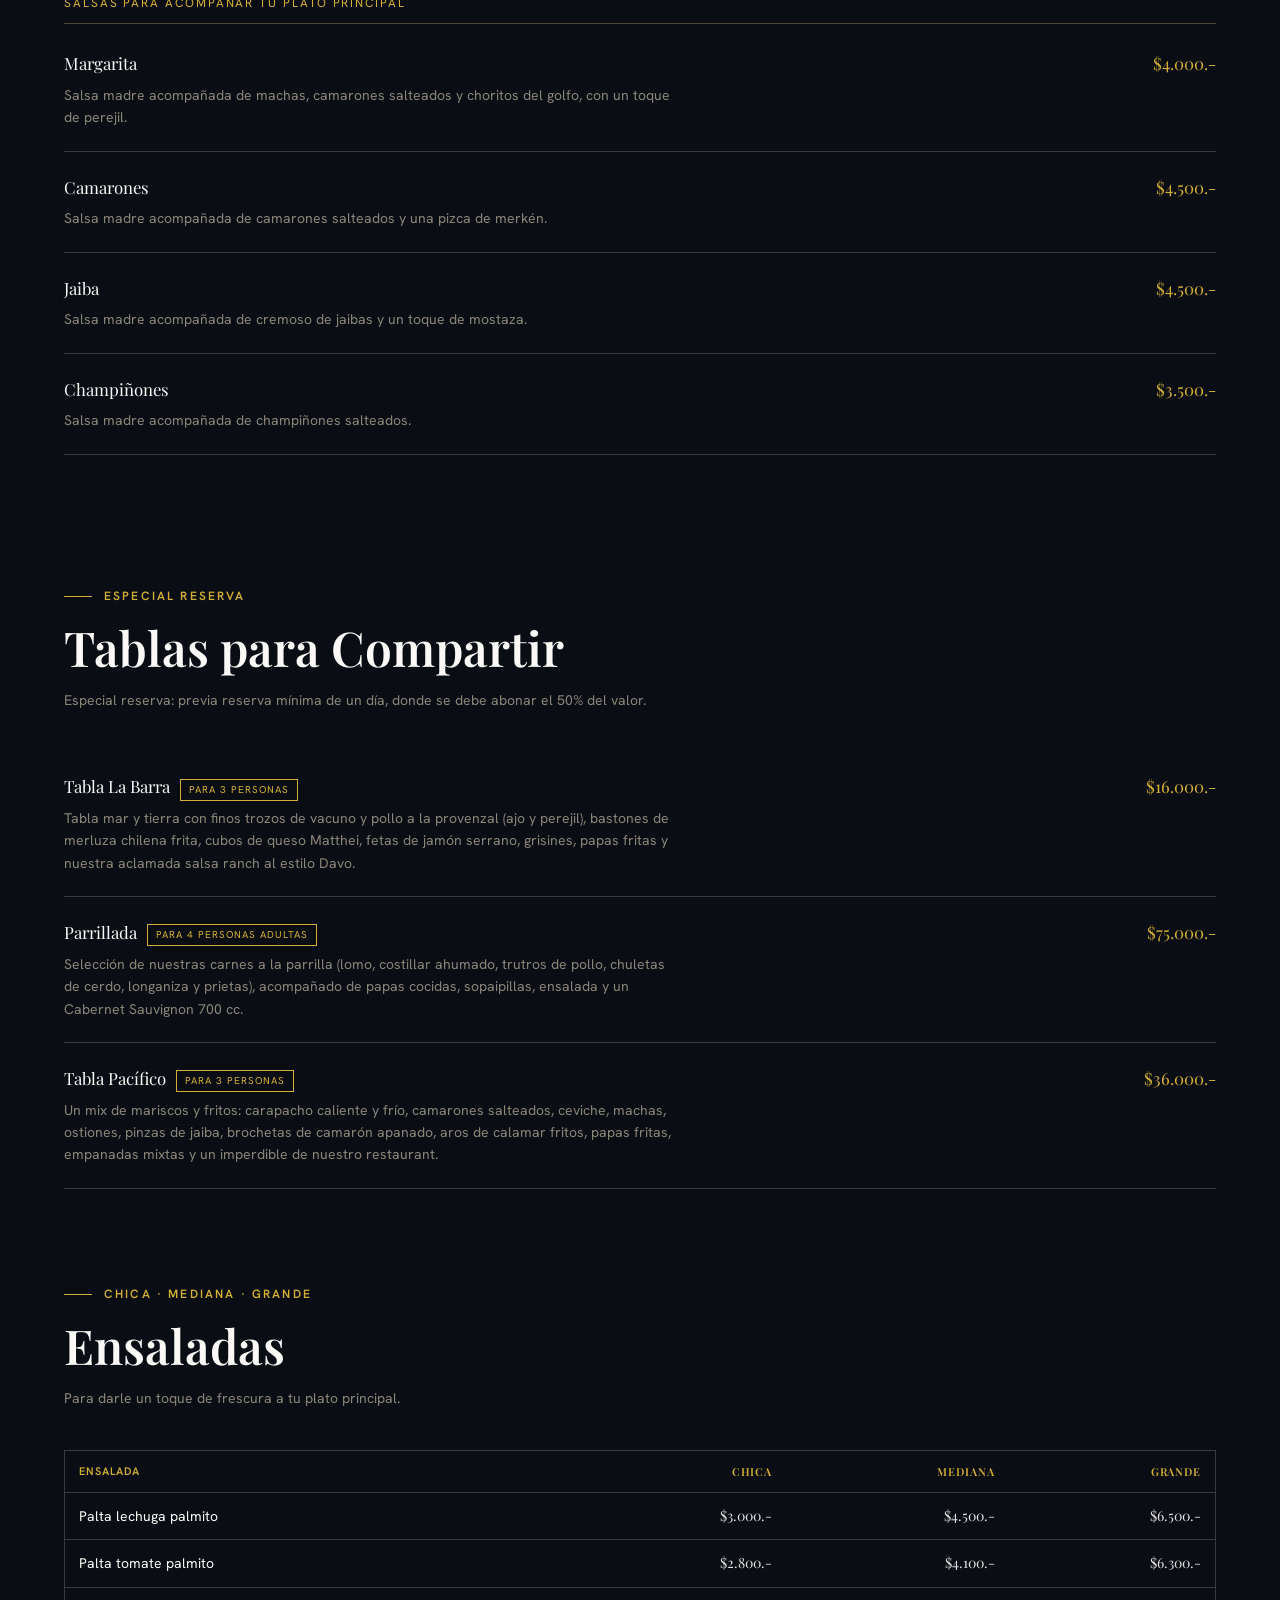
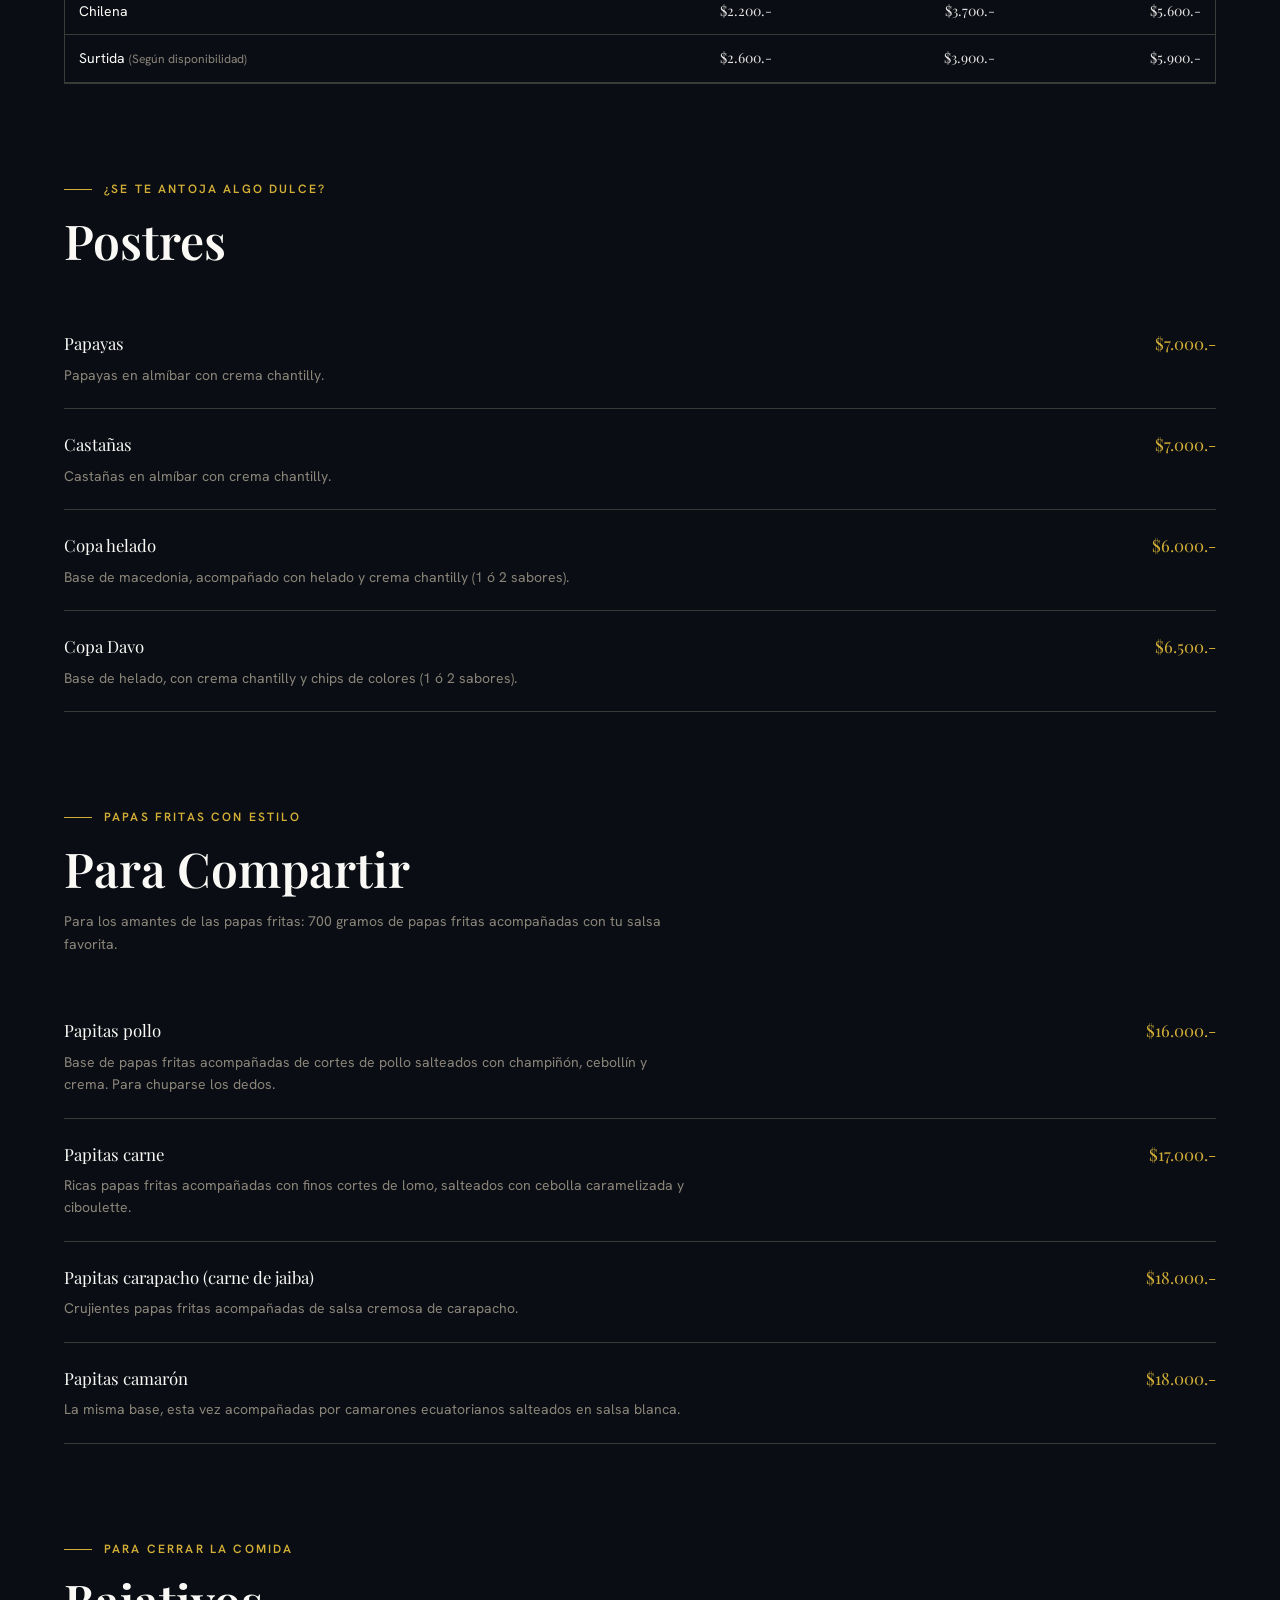
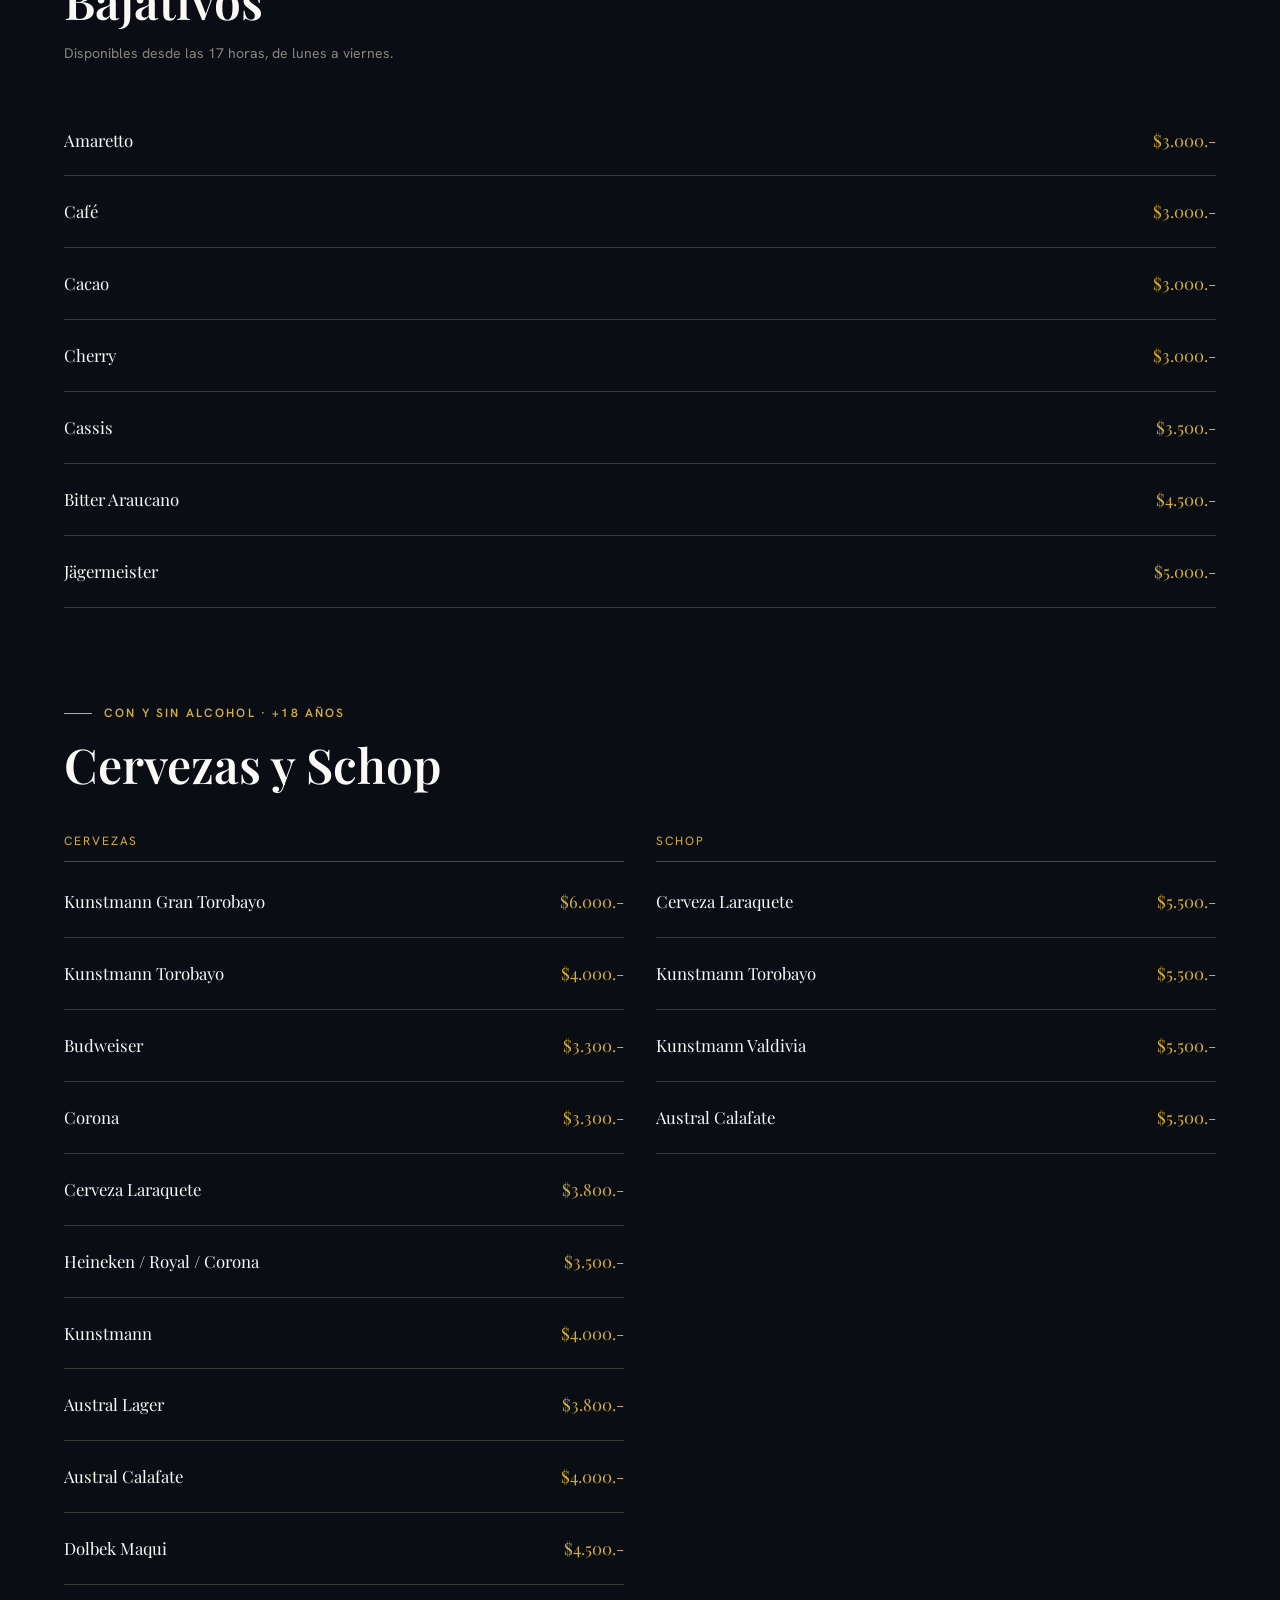
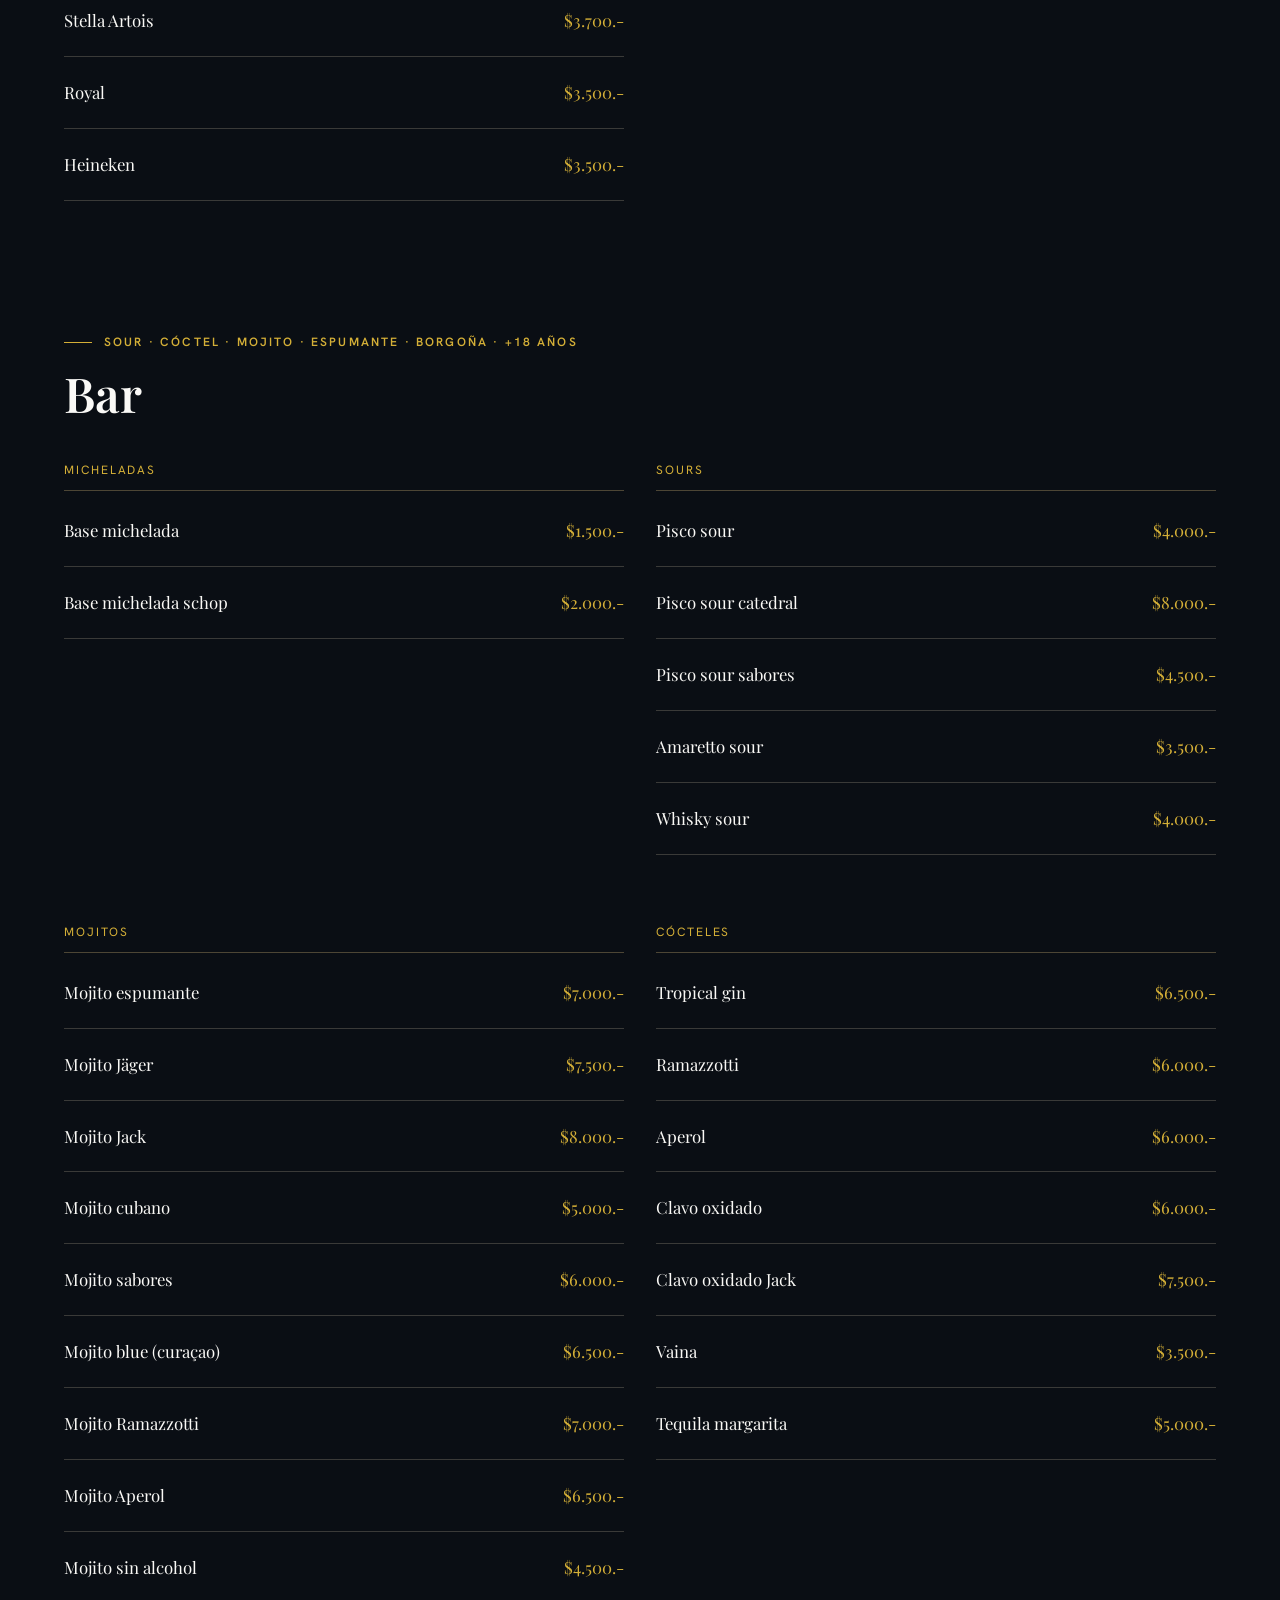
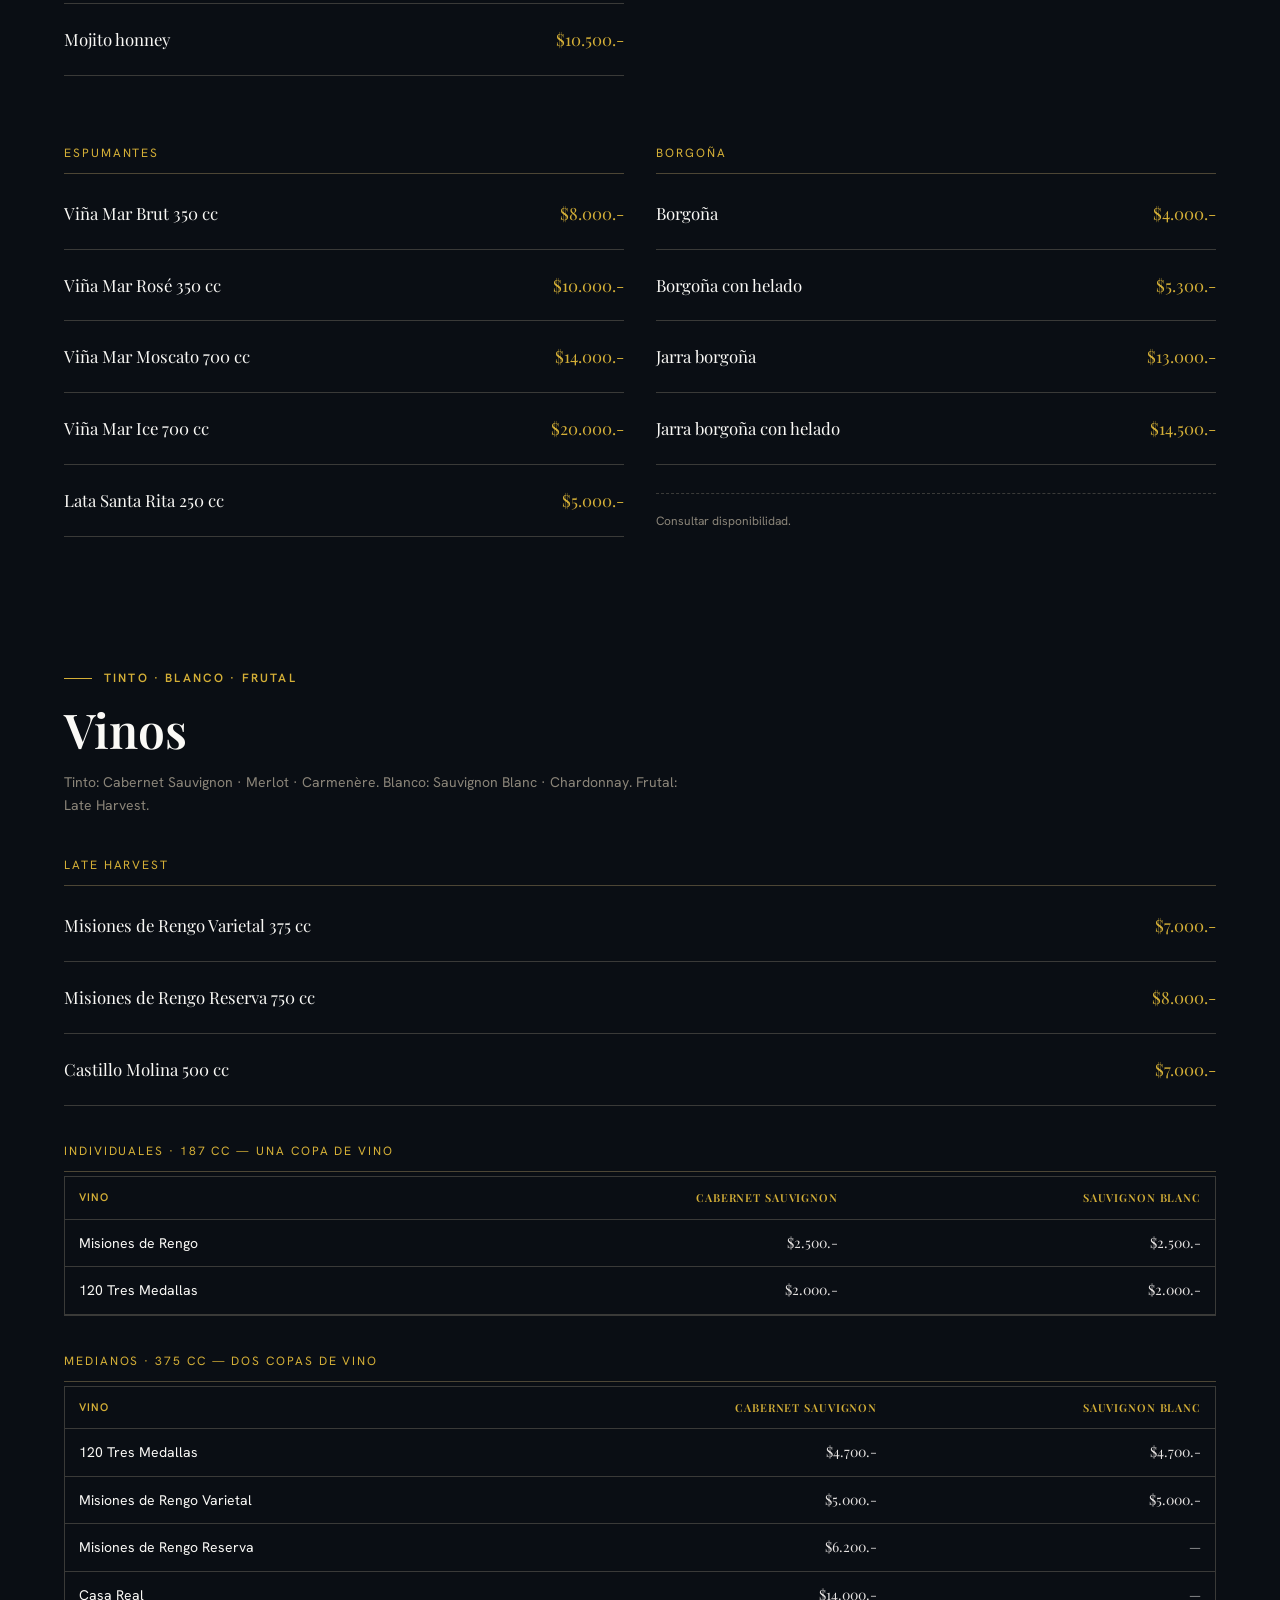
==== commit 92dd778c: "Add files via upload" ====
--- a/carta/index.html
+++ b/carta/index.html
@@ -37,13 +37,7 @@
 <nav class="nav-links" aria-label="Navegación principal">
 <a href="../">Inicio</a>
 <a href="../carta/" aria-current="page">Carta</a>
-<a href="../especialidades/">Especialidades</a>
-<a href="../nosotros/">Nosotros</a>
 <a href="../terraza/">Terraza & Bar</a>
-<a href="../eventos/">Eventos</a>
-<a href="../galeria/">Galería</a>
-<a href="../ubicacion/">Ubicación</a>
-<a href="../contacto/">Contacto</a>
 </nav>
 <div class="nav-actions">
 <a class="btn btn-primary nav-cta" href="https://wa.me/56973603573?text=Hola%20Restaurant%20Davo%2C%20quisiera%20reservar%20una%20mesa" target="_blank" rel="noopener">Reservar mesa</a>
@@ -56,11 +50,8 @@
 <div class="mobile-menu" id="mobileMenu">
 <a href="../">Inicio</a>
 <a href="../carta/" aria-current="page">Carta</a>
-<a href="../especialidades/">Especialidades</a>
 <a href="../nosotros/">Nosotros</a>
 <a href="../terraza/">Terraza & Bar</a>
-<a href="../eventos/">Eventos</a>
-<a href="../galeria/">Galería</a>
 <a href="../ubicacion/">Ubicación</a>
 <a href="../contacto/">Contacto</a>
 <a class="btn btn-primary" href="https://wa.me/56973603573?text=Hola%20Restaurant%20Davo%2C%20quisiera%20reservar%20una%20mesa" target="_blank" rel="noopener">Reservar mesa por WhatsApp</a>
@@ -104,7 +95,7 @@
 <div class="menu-item__price">$17.000.-</div>
 </li>
 </ul>
-<p class="availability-note">Conoce la historia detrás de cada plato en la página de <a href="../especialidades/" style="color:var(--gold);">Especialidades</a>.</p>
+<p class="availability-note">Los productos del mar están sujetos a disponibilidad según temporada, clima y abastecimiento de caletas locales.</p>
 </div>
 </div><div id="empanadas" class="menu-category">
 <div class="container">
@@ -738,10 +729,7 @@
 <h4>Explorar</h4>
 <ul>
 <li><a href="../carta/">Carta completa</a></li>
-<li><a href="../especialidades/">Especialidades</a></li>
 <li><a href="../terraza/">Terraza &amp; Bar</a></li>
-<li><a href="../eventos/">Eventos y reservas</a></li>
-<li><a href="../galeria/">Galería</a></li>
 </ul>
 </div>
 <div class="footer-col">
--- a/assets/css/style.css
+++ b/assets/css/style.css
@@ -283,6 +283,9 @@
   transform: translateY(-8px);
   opacity: 0;
   pointer-events: none;
+  overflow-y: auto;
+  -webkit-overflow-scrolling: touch;
+  overscroll-behavior: contain;
   transition: opacity var(--dur) var(--ease), transform var(--dur) var(--ease);
 }
 .mobile-menu.is-open{ opacity:1; transform:translateY(0); pointer-events:auto; }
@@ -292,14 +295,48 @@
   color: var(--ink);
   padding: 14px 0;
   border-bottom: 1px solid var(--line);
+  flex-shrink: 0;
 }
 .mobile-menu a[aria-current="page"]{ color: var(--gold); }
-.mobile-menu .btn{ margin-top: 24px; }
+.mobile-menu .btn{ margin-top: 24px; flex-shrink:0; }
+.mobile-menu a.btn{
+  font-size: 12px;
+  font-weight: 600;
+  letter-spacing: 0.14em;
+  text-transform: uppercase;
+  font-family: var(--font-body);
+  padding: 16px 32px;
+  border: 1px solid transparent;
+  text-align: center;
+  justify-content: center;
+}
 .mobile-menu__foot{
-  margin-top:auto; display:flex; flex-direction:column; gap:6px;
+  margin-top:24px; display:flex; flex-direction:column; gap:6px;
   color: var(--ink-faint); font-size: 12px;
+  flex-shrink:0;
 }
 body.menu-open{ overflow:hidden; }
+
+/* Desktop: el panel se comporta como dropdown anclado al header, no full-screen */
+@media (min-width: 860px){
+  .mobile-menu{
+    inset: auto;
+    top: 84px;
+    right: var(--margin-desktop);
+    left: auto;
+    width: min(380px, calc(100vw - 2 * var(--margin-desktop)));
+    max-height: calc(100vh - 104px);
+    padding: 24px 28px;
+    gap: 2px;
+    background: rgba(19,19,19,0.98);
+    backdrop-filter: blur(10px);
+    border: 1px solid var(--line);
+    box-shadow: 0 24px 60px rgba(0,0,0,.5);
+  }
+  .mobile-menu a{ font-size: 1.05rem; padding: 12px 2px; }
+  .mobile-menu .btn{ margin-top: 16px; }
+  .mobile-menu__foot{ margin-top: 20px; }
+}
 
 /* ---------- Hero ---------- */
 .hero{
@@ -307,7 +344,7 @@
   min-height: 100svh;
   display:flex; align-items:center; justify-content:center;
   overflow:hidden;
-  background: url("../img/hero-restaurante-dia.jpg") center/cover no-repeat;
+  background: url("../img/restaurant-davo-fachada-noche.jpg") center/cover no-repeat;
   padding-top: 84px;
 }
 .hero::before{
@@ -361,6 +398,13 @@
   color: var(--ink-faint);
 }
 .plate--tall{ min-height: 420px; }
+.terrace-gallery{ display:grid; grid-template-columns: 1fr; gap:16px; }
+.terrace-gallery .plate{ min-height: 200px; }
+@media (min-width:1000px){
+  .terrace-gallery{ grid-template-columns: 1fr 1fr; }
+  .terrace-gallery .plate{ min-height: 280px; }
+  .terrace-gallery .plate:first-child{ grid-column: 1 / -1; min-height: 300px; }
+}
 .plate--square{ aspect-ratio: 1/1; min-height: 0; }
 .plate--wide{ aspect-ratio: 16/10; min-height:0; }
 
